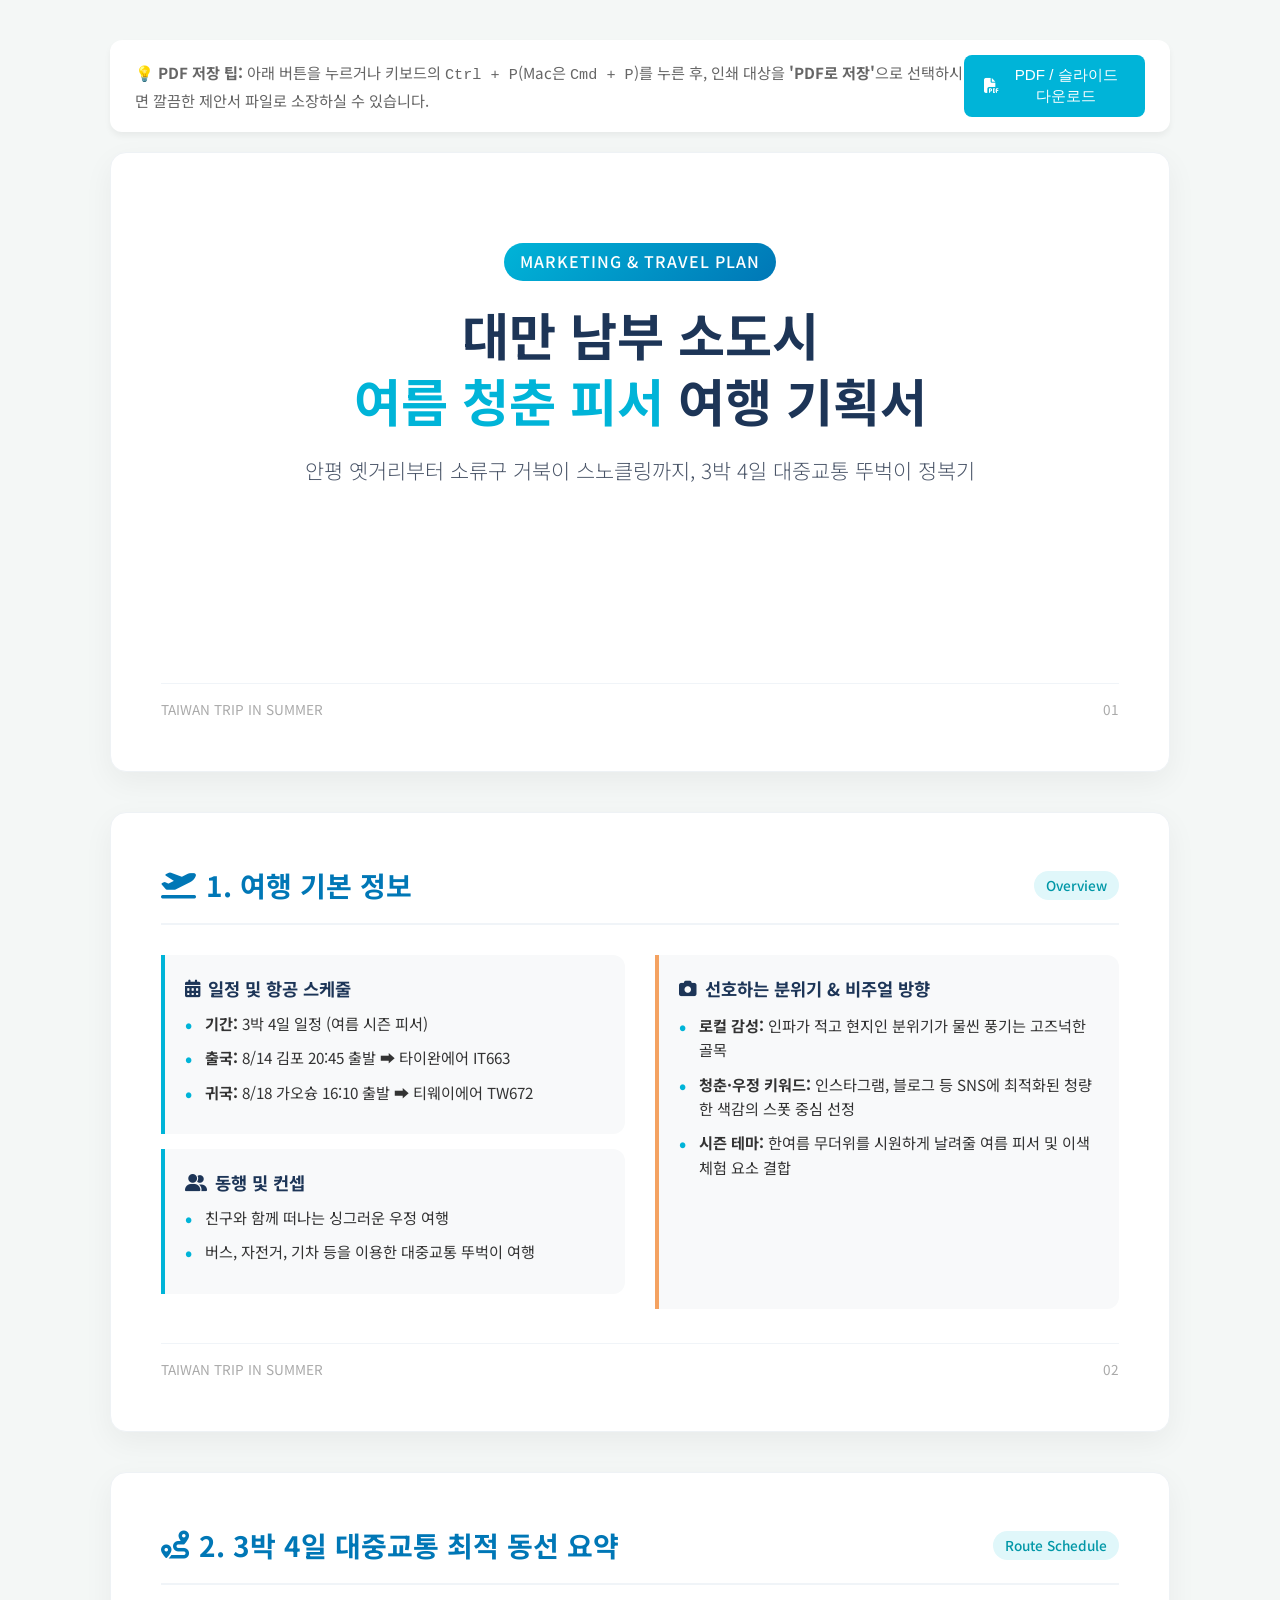
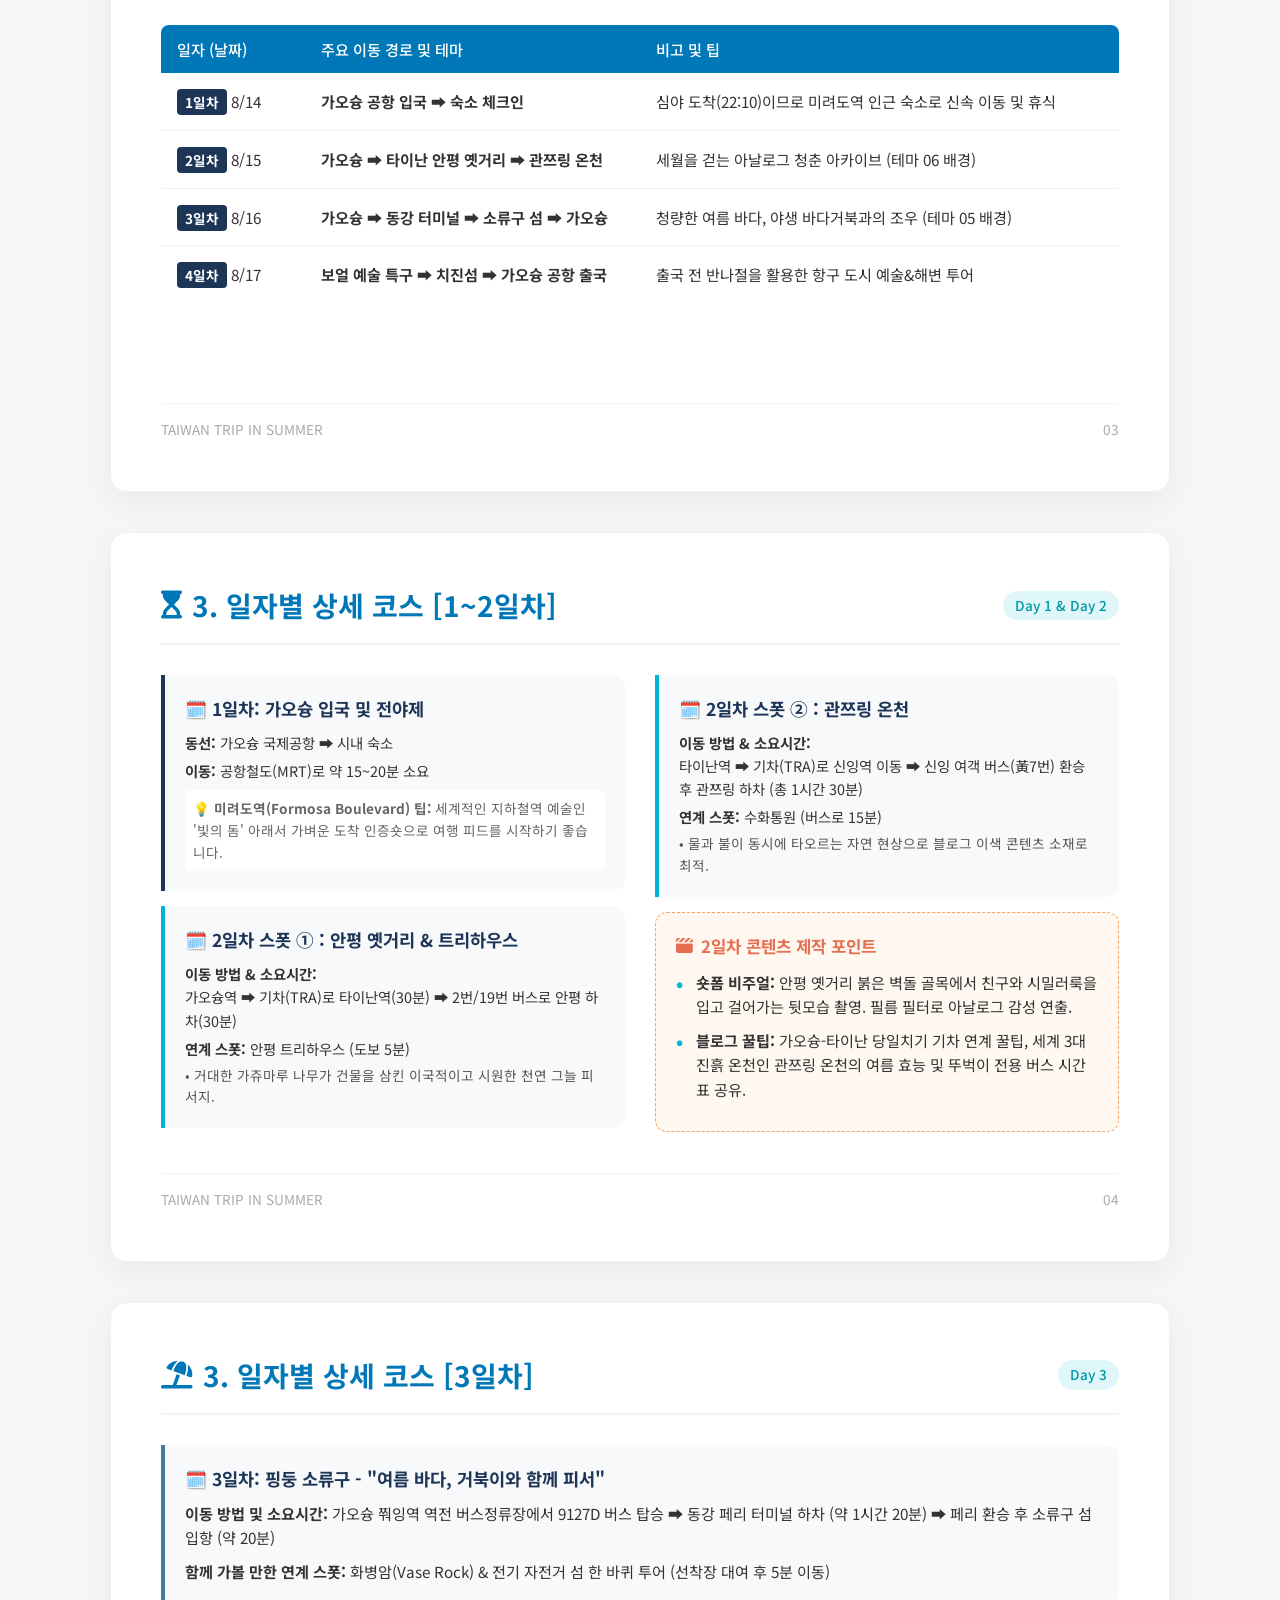
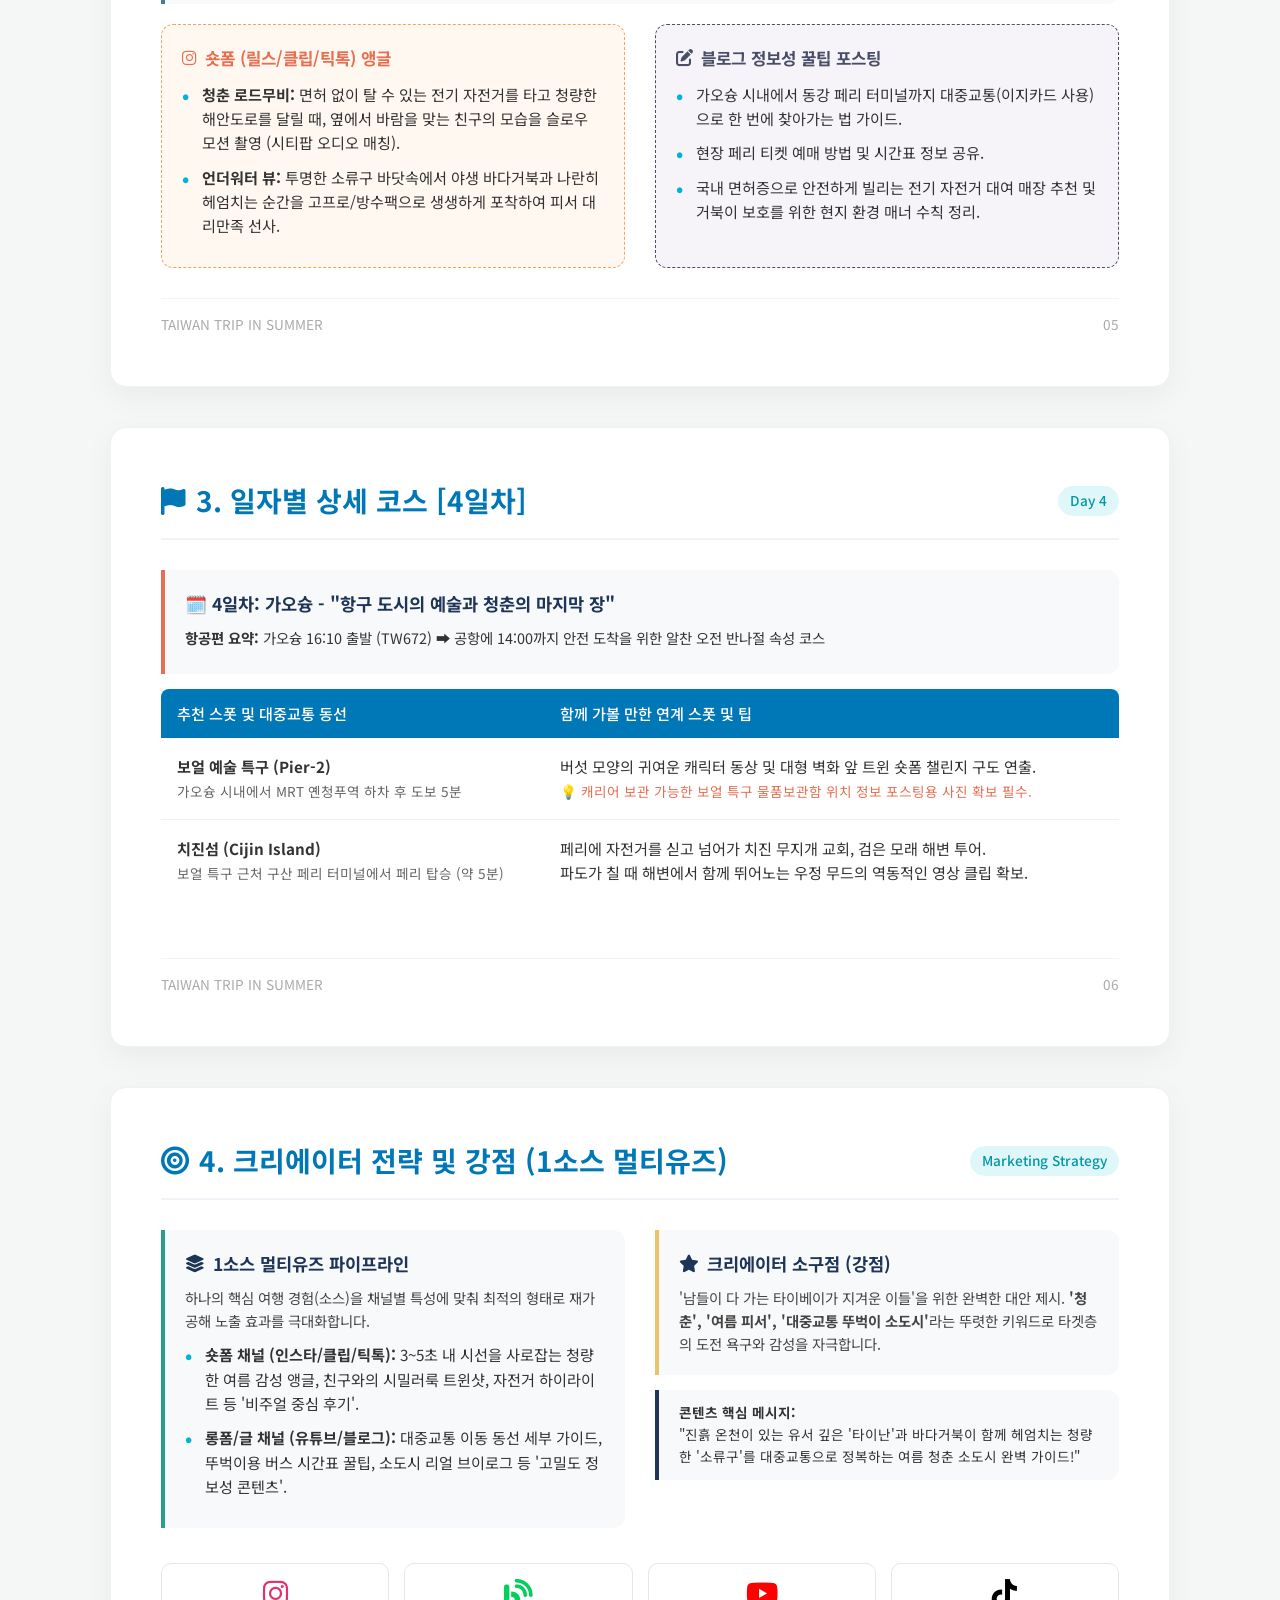
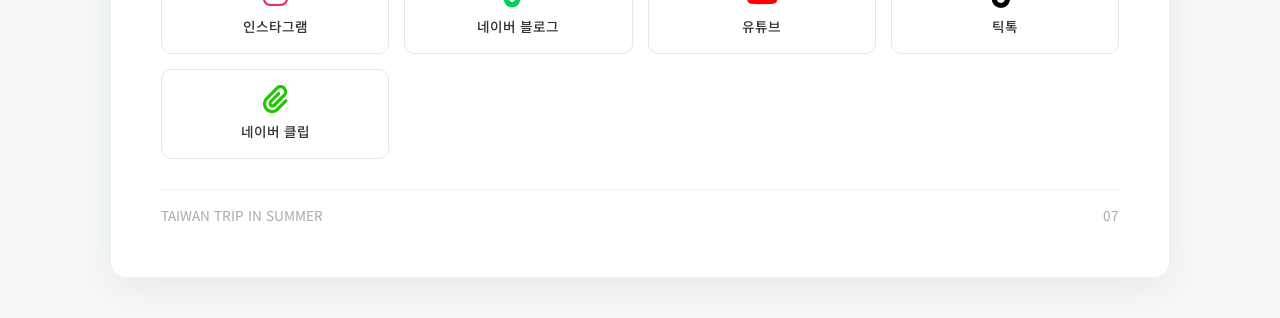
==== index.html @ 160d16f9 "Initial creation Initial creation" ====
<!DOCTYPE html>
<html lang="ko">
<head>
    <meta charset="UTF-8">
    <meta name="viewport" content="width=device-width, initial-scale=1.0">
    <title>대만 남부 소도시 여름 청춘 여행 기획서</title>
    <!-- Google Fonts & FontAwesome -->
    <link href="https://fonts.googleapis.com/css2?family=Noto+Sans+KR:wght@300;400;500;700&display=swap" rel="stylesheet">
    <link rel="stylesheet" href="https://cdnjs.cloudflare.com/ajax/libs/font-awesome/6.4.0/css/all.min.css">
    
    <style>
        /* Reset & Base Styles */
        * {
            box-sizing: border-box;
            margin: 0;
            padding: 0;
        }
        body {
            font-family: 'Noto Sans KR', sans-serif;
            background-color: #f4f7f6;
            color: #333;
            line-height: 1.6;
        }

        /* Presentation Container */
        .deck-container {
            max-width: 1100px;
            margin: 40px auto;
            padding: 0 20px;
        }

        /* Action Bar (Print / PDF) */
        .action-bar {
            display: flex;
            justify-content: space-between;
            align-items: center;
            margin-bottom: 20px;
            background: #fff;
            padding: 15px 25px;
            border-radius: 12px;
            box-shadow: 0 4px 6px rgba(0,0,0,0.05);
        }
        .action-bar p {
            font-size: 0.95rem;
            color: #666;
        }
        .btn-print {
            background: #00b4d8;
            color: #fff;
            border: none;
            padding: 10px 20px;
            font-size: 0.95rem;
            font-weight: 500;
            border-radius: 8px;
            cursor: pointer;
            transition: background 0.2s ease;
            display: inline-flex;
            align-items: center;
            gap: 8px;
        }
        .btn-print:hover {
            background: #0077b6;
        }

        /* Slide Styling */
        .slide {
            background: #ffffff;
            border-radius: 16px;
            box-shadow: 0 10px 30px rgba(0, 0, 0, 0.05);
            padding: 50px;
            margin-bottom: 40px;
            position: relative;
            overflow: hidden;
            border: 1px solid #eef2f5;
            min-height: 620px;
            display: flex;
            flex-direction: column;
            justify-content: space-between;
        }

        /* Slide Header */
        .slide-header {
            border-bottom: 2px solid #f0f4f8;
            padding-bottom: 15px;
            margin-bottom: 30px;
            display: flex;
            justify-content: space-between;
            align-items: center;
        }
        .slide-header h2 {
            font-size: 1.75rem;
            color: #0077b6;
            font-weight: 700;
            display: inline-flex;
            align-items: center;
            gap: 10px;
        }
        .slide-header .slide-tag {
            background: #e0f7fa;
            color: #0097a7;
            padding: 4px 12px;
            border-radius: 20px;
            font-size: 0.85rem;
            font-weight: 500;
        }

        /* Slide Content Components */
        .slide-body {
            flex-grow: 1;
        }
        
        /* Title Slide Layout */
        .slide-title-content {
            text-align: center;
            margin: auto 0;
            padding: 40px 0;
        }
        .slide-title-content .badge {
            background: linear-gradient(135deg, #00b4d8, #0077b6);
            color: white;
            padding: 6px 16px;
            border-radius: 30px;
            font-size: 1rem;
            font-weight: 500;
            letter-spacing: 1px;
            display: inline-block;
            margin-bottom: 20px;
        }
        .slide-title-content h1 {
            font-size: 3.2rem;
            color: #1d3557;
            line-height: 1.3;
            margin-bottom: 20px;
            font-weight: 700;
            word-break: keep-all;
        }
        .slide-title-content p {
            font-size: 1.3rem;
            color: #4a5568;
            font-weight: 300;
        }

        /* Grid Layouts */
        .grid-2 {
            display: grid;
            grid-template-columns: 1fr 1fr;
            gap: 30px;
        }
        .grid-3 {
            display: grid;
            grid-template-columns: 1fr 1fr 1fr;
            gap: 20px;
        }

        /* Info Cards & Boxes */
        .info-card {
            background: #f8f9fa;
            border-left: 4px solid #00b4d8;
            padding: 20px;
            border-radius: 0 12px 12px 0;
            margin-bottom: 15px;
        }
        .info-card h4 {
            color: #1d3557;
            margin-bottom: 8px;
            font-size: 1.1rem;
            display: flex;
            align-items: center;
            gap: 8px;
        }
        .info-list {
            list-style: none;
        }
        .info-list li {
            position: relative;
            padding-left: 20px;
            margin-bottom: 10px;
            font-size: 0.95rem;
        }
        .info-list li::before {
            content: "•";
            color: #00b4d8;
            font-weight: bold;
            font-size: 1.2rem;
            position: absolute;
            left: 0;
            top: -2px;
        }

        /* Timeline / Routing Table */
        .route-table {
            width: 100%;
            border-collapse: collapse;
            margin-top: 10px;
        }
        .route-table th {
            background-color: #0077b6;
            color: white;
            text-align: left;
            padding: 12px 16px;
            font-size: 0.95rem;
            font-weight: 500;
        }
        .route-table th:first-child { border-radius: 8px 0 0 0; }
        .route-table th:last-child { border-radius: 0 8px 0 0; }
        .route-table td {
            padding: 16px;
            border-bottom: 1px solid #eef2f5;
            font-size: 0.95rem;
            vertical-align: top;
        }
        .route-table tr:last-child td {
            border-bottom: none;
        }
        .route-table .day-badge {
            background: #1d3557;
            color: white;
            padding: 3px 8px;
            border-radius: 4px;
            font-size: 0.85rem;
            font-weight: bold;
        }

        /* Content Point Box */
        .content-box {
            background: #fff8f0;
            border: 1px dashed #f4a261;
            border-radius: 12px;
            padding: 20px;
            margin-top: 15px;
        }
        .content-box h4 {
            color: #e76f51;
            margin-bottom: 10px;
            font-size: 1.05rem;
            display: flex;
            align-items: center;
            gap: 8px;
        }

        /* Channel Links Grid */
        .channel-grid {
            display: grid;
            grid-template-columns: repeat(auto-fit, minmax(180px, 1fr));
            gap: 15px;
            margin-top: 20px;
        }
        .channel-card {
            background: #fff;
            border: 1px solid #e1e8ed;
            border-radius: 10px;
            padding: 15px;
            text-align: center;
            text-decoration: none;
            color: #333;
            transition: all 0.2s ease;
        }
        .channel-card:hover {
            transform: translateY(-3px);
            box-shadow: 0 5px 15px rgba(0,0,0,0.08);
        }
        .channel-card i {
            font-size: 1.8rem;
            margin-bottom: 8px;
            display: block;
        }
        .channel-card.insta i { color: #e1306c; }
        .channel-card.blog i { color: #03cf5d; }
        .channel-card.youtube i { color: #ff0000; }
        .channel-card.tiktok i { color: #000000; }
        .channel-card.clip i { color: #1ec800; }
        .channel-card span {
            font-size: 0.85rem;
            font-weight: 500;
            display: block;
        }

        /* Summary Footer Highlight */
        .summary-quote {
            background: linear-gradient(135deg, #f8f9fa, #e0f7fa);
            padding: 25px;
            border-radius: 12px;
            text-align: center;
            margin-top: 25px;
            border: 1px solid #b2ebf2;
        }
        .summary-quote p {
            font-size: 1.15rem;
            color: #006064;
            font-weight: 500;
            word-break: keep-all;
        }

        /* Slide Footer */
        .slide-footer {
            border-top: 1px solid #f0f4f8;
            padding-top: 15px;
            margin-top: 30px;
            display: flex;
            justify-content: space-between;
            align-items: center;
            font-size: 0.85rem;
            color: #aaa;
        }

        /* Print / PDF Layout Optimization */
        @media print {
            body {
                background-color: #fff;
            }
            .action-bar {
                display: none;
            }
            .deck-container {
                max-width: 100%;
                margin: 0;
                padding: 0;
            }
            .slide {
                box-shadow: none;
                border: none;
                margin-bottom: 0;
                page-break-after: always;
                min-height: 100vh;
                padding: 40px;
            }
        }
    </style>
</head>
<body>

    <div class="deck-container">
        
        <!-- Action Bar for PDF Download -->
        <div class="action-bar">
            <div>
                <p><strong>💡 PDF 저장 팁:</strong> 아래 버튼을 누르거나 키보드의 <kbd>Ctrl + P</kbd>(Mac은 <kbd>Cmd + P</kbd>)를 누른 후, 인쇄 대상을 <strong>'PDF로 저장'</strong>으로 선택하시면 깔끔한 제안서 파일로 소장하실 수 있습니다.</p>
            </div>
            <button class="btn-print" onclick="window.print()">
                <i class="fa-solid fa-file-pdf"></i> PDF / 슬라이드 다운로드
            </button>
        </div>

        <!-- SLIDE 1: TITLE -->
        <div class="slide">
            <div class="slide-body slide-title-content">
                <span class="badge">MARKETING & TRAVEL PLAN</span>
                <h1>대만 남부 소도시<br><span style="color:#00b4d8;">여름 청춘 피서</span> 여행 기획서</h1>
                <p>안평 옛거리부터 소류구 거북이 스노클링까지, 3박 4일 대중교통 뚜벅이 정복기</p>
            </div>
            <div class="slide-footer">
                <span>TAIWAN TRIP IN SUMMER</span>
                <span>01</span>
            </div>
        </div>

        <!-- SLIDE 2: TRIP BASIC INFO -->
        <div class="slide">
            <div class="slide-header">
                <h2><i class="fa-solid fa-plane-departure"></i> 1. 여행 기본 정보</h2>
                <span class="slide-tag">Overview</span>
            </div>
            <div class="slide-body">
                <div class="grid-2">
                    <div>
                        <div class="info-card">
                            <h4><i class="fa-solid fa-calendar-days"></i> 일정 및 항공 스케줄</h4>
                            <ul class="info-list">
                                <li><strong>기간:</strong> 3박 4일 일정 (여름 시즌 피서)</li>
                                <li><strong>출국:</strong> 8/14 김포 20:45 출발 ➡️ 타이완에어 IT663</li>
                                <li><strong>귀국:</strong> 8/18 가오슝 16:10 출발 ➡️ 티웨이에어 TW672</li>
                            </ul>
                        </div>
                        <div class="info-card">
                            <h4><i class="fa-solid fa-user-group"></i> 동행 및 컨셉</h4>
                            <ul class="info-list">
                                <li>친구와 함께 떠나는 싱그러운 우정 여행</li>
                                <li>버스, 자전거, 기차 등을 이용한 대중교통 뚜벅이 여행</li>
                            </ul>
                        </div>
                    </div>
                    <div>
                        <div class="info-card" style="border-left-color: #f4a261; height: 100%;">
                            <h4><i class="fa-solid fa-camera"></i> 선호하는 분위기 & 비주얼 방향</h4>
                            <ul class="info-list" style="margin-top: 10px;">
                                <li><strong>로컬 감성:</strong> 인파가 적고 현지인 분위기가 물씬 풍기는 고즈넉한 골목</li>
                                <li><strong>청춘·우정 키워드:</strong> 인스타그램, 블로그 등 SNS에 최적화된 청량한 색감의 스폿 중심 선정</li>
                                <li><strong>시즌 테마:</strong> 한여름 무더위를 시원하게 날려줄 여름 피서 및 이색 체험 요소 결합</li>
                            </ul>
                        </div>
                    </div>
                </div>
            </div>
            <div class="slide-footer">
                <span>TAIWAN TRIP IN SUMMER</span>
                <span>02</span>
            </div>
        </div>

        <!-- SLIDE 3: ROUTE SUMMARY -->
        <div class="slide">
            <div class="slide-header">
                <h2><i class="fa-solid fa-route"></i> 2. 3박 4일 대중교통 최적 동선 요약</h2>
                <span class="slide-tag">Route Schedule</span>
            </div>
            <div class="slide-body">
                <table class="route-table">
                    <thead>
                        <tr>
                            <th style="width: 15%;">일자 (날짜)</th>
                            <th style="width: 35%;">주요 이동 경로 및 테마</th>
                            <th style="width: 50%;">비고 및 팁</th>
                        </tr>
                    </thead>
                    <tbody>
                        <tr>
                            <td><span class="day-badge">1일차</span> 8/14</td>
                            <td><strong>가오슝 공항 입국 ➡️ 숙소 체크인</strong></td>
                            <td>심야 도착(22:10)이므로 미려도역 인근 숙소로 신속 이동 및 휴식</td>
                        </tr>
                        <tr>
                            <td><span class="day-badge">2일차</span> 8/15</td>
                            <td><strong>가오슝 ➡️ 타이난 안평 옛거리 ➡️ 관쯔링 온천</strong></td>
                            <td>세월을 걷는 아날로그 청춘 아카이브 (테마 06 배경)</td>
                        </tr>
                        <tr>
                            <td><span class="day-badge">3일차</span> 8/16</td>
                            <td><strong>가오슝 ➡️ 동강 터미널 ➡️ 소류구 섬 ➡️ 가오슝</strong></td>
                            <td>청량한 여름 바다, 야생 바다거북과의 조우 (테마 05 배경)</td>
                        </tr>
                        <tr>
                            <td><span class="day-badge">4일차</span> 8/17</td>
                            <td><strong>보얼 예술 특구 ➡️ 치진섬 ➡️ 가오슝 공항 출국</strong></td>
                            <td>출국 전 반나절을 활용한 항구 도시 예술&해변 투어</td>
                        </tr>
                    </tbody>
                </table>
            </div>
            <div class="slide-footer">
                <span>TAIWAN TRIP IN SUMMER</span>
                <span>03</span>
            </div>
        </div>

        <!-- SLIDE 4: DAY 1 & DAY 2 DETAILS -->
        <div class="slide">
            <div class="slide-header">
                <h2><i class="fa-solid fa-hourglass-start"></i> 3. 일자별 상세 코스 [1~2일차]</h2>
                <span class="slide-tag">Day 1 & Day 2</span>
            </div>
            <div class="slide-body">
                <div class="grid-2">
                    <div>
                        <div class="info-card" style="border-left-color: #1d3557;">
                            <h4>🗓️ 1일차: 가오슝 입국 및 전야제</h4>
                            <p style="font-size:0.9rem; margin-bottom: 5px;"><strong>동선:</strong> 가오슝 국제공항 ➡️ 시내 숙소</p>
                            <p style="font-size:0.9rem; margin-bottom: 8px;"><strong>이동:</strong> 공항철도(MRT)로 약 15~20분 소요</p>
                            <p style="font-size:0.85rem; color:#666; background:#fff; padding:8px; border-radius:6px;">
                                💡 <strong>미려도역(Formosa Boulevard) 팁:</strong> 세계적인 지하철역 예술인 '빛의 돔' 아래서 가벼운 도착 인증숏으로 여행 피드를 시작하기 좋습니다.
                            </p>
                        </div>
                        
                        <div class="info-card" style="border-left-color: #00b4d8;">
                            <h4>🗓️ 2일차 스폿 ① : 안평 옛거리 & 트리하우스</h4>
                            <p style="font-size:0.9rem; margin-bottom: 5px;"><strong>이동 방법 & 소요시간:</strong><br>가오슝역 ➡️ 기차(TRA)로 타이난역(30분) ➡️ 2번/19번 버스로 안평 하차(30분)</p>
                            <p style="font-size:0.9rem;"><strong>연계 스폿:</strong> 안평 트리하우스 (도보 5분)</p>
                            <p style="font-size:0.85rem; color:#555; margin-top:5px;">• 거대한 가쥬마루 나무가 건물을 삼킨 이국적이고 시원한 천연 그늘 피서지.</p>
                        </div>
                    </div>

                    <div>
                        <div class="info-card" style="border-left-color: #00b4d8;">
                            <h4>🗓️ 2일차 스폿 ② : 관쯔링 온천</h4>
                            <p style="font-size:0.9rem; margin-bottom: 5px;"><strong>이동 방법 & 소요시간:</strong><br>타이난역 ➡️ 기차(TRA)로 신잉역 이동 ➡️ 신잉 여객 버스(黃7번) 환승 후 관쯔링 하차 (총 1시간 30분)</p>
                            <p style="font-size:0.9rem;"><strong>연계 스폿:</strong> 수화통원 (버스로 15분)</p>
                            <p style="font-size:0.85rem; color:#555; margin-top:5px;">• 물과 불이 동시에 타오르는 자연 현상으로 블로그 이색 콘텐츠 소재로 최적.</p>
                        </div>

                        <div class="content-box">
                            <h4><i class="fa-solid fa-clapperboard"></i> 2일차 콘텐츠 제작 포인트</h4>
                            <ul class="info-list" style="font-size: 0.85rem;">
                                <li><strong>숏폼 비주얼:</strong> 안평 옛거리 붉은 벽돌 골목에서 친구와 시밀러룩을 입고 걸어가는 뒷모습 촬영. 필름 필터로 아날로그 감성 연출.</li>
                                <li><strong>블로그 꿀팁:</strong> 가오슝-타이난 당일치기 기차 연계 꿀팁, 세계 3대 진흙 온천인 관쯔링 온천의 여름 효능 및 뚜벅이 전용 버스 시간표 공유.</li>
                            </ul>
                        </div>
                    </div>
                </div>
            </div>
            <div class="slide-footer">
                <span>TAIWAN TRIP IN SUMMER</span>
                <span>04</span>
            </div>
        </div>

        <!-- SLIDE 5: DAY 3 DETAILS -->
        <div class="slide">
            <div class="slide-header">
                <h2><i class="fa-solid fa-umbrella-beach"></i> 3. 일자별 상세 코스 [3일차]</h2>
                <span class="slide-tag">Day 3</span>
            </div>
            <div class="slide-body">
                <div class="info-card" style="border-left-color: #457b9d;">
                    <h4>🗓️ 3일차: 핑둥 소류구 - "여름 바다, 거북이와 함께 피서"</h4>
                    <p style="font-size:0.95rem; margin-bottom: 10px;">
                        <strong>이동 방법 및 소요시간:</strong> 가오슝 쭤잉역 역전 버스정류장에서 9127D 버스 탑승 ➡️ 동강 페리 터미널 하차 (약 1시간 20분) ➡️ 페리 환승 후 소류구 섬 입항 (약 20분)
                    </p>
                    <p style="font-size:0.95rem;">
                        <strong>함께 가볼 만한 연계 스폿:</strong> 화병암(Vase Rock) & 전기 자전거 섬 한 바퀴 투어 (선착장 대여 후 5분 이동)
                    </p>
                </div>

                <div class="grid-2" style="margin-top: 20px;">
                    <div class="content-box" style="margin-top:0;">
                        <h4><i class="fa-brands fa-instagram"></i> 숏폼 (릴스/클립/틱톡) 앵글</h4>
                        <ul class="info-list" style="font-size: 0.9rem;">
                            <li><strong>청춘 로드무비:</strong> 면허 없이 탈 수 있는 전기 자전거를 타고 청량한 해안도로를 달릴 때, 옆에서 바람을 맞는 친구의 모습을 슬로우 모션 촬영 (시티팝 오디오 매칭).</li>
                            <li><strong>언더워터 뷰:</strong> 투명한 소류구 바닷속에서 야생 바다거북과 나란히 헤엄치는 순간을 고프로/방수팩으로 생생하게 포착하여 피서 대리만족 선사.</li>
                        </ul>
                    </div>

                    <div class="content-box" style="margin-top:0; border-color: #4a4e69; background-color: #f7f4f9;">
                        <h4 style="color: #4a4e69;"><i class="fa-solid fa-pen-to-square"></i> 블로그 정보성 꿀팁 포스팅</h4>
                        <ul class="info-list" style="font-size: 0.9rem;">
                            <li>가오슝 시내에서 동강 페리 터미널까지 대중교통(이지카드 사용)으로 한 번에 찾아가는 법 가이드.</li>
                            <li>현장 페리 티켓 예매 방법 및 시간표 정보 공유.</li>
                            <li>국내 면허증으로 안전하게 빌리는 전기 자전거 대여 매장 추천 및 거북이 보호를 위한 현지 환경 매너 수칙 정리.</li>
                        </ul>
                    </div>
                </div>
            </div>
            <div class="slide-footer">
                <span>TAIWAN TRIP IN SUMMER</span>
                <span>05</span>
            </div>
        </div>

        <!-- SLIDE 6: DAY 4 DETAILS -->
        <div class="slide">
            <div class="slide-header">
                <h2><i class="fa-solid fa-flag"></i> 3. 일자별 상세 코스 [4일차]</h2>
                <span class="slide-tag">Day 4</span>
            </div>
            <div class="slide-body">
                <div class="info-card" style="border-left-color: #e76f51;">
                    <h4>🗓️ 4일차: 가오슝 - "항구 도시의 예술과 청춘의 마지막 장"</h4>
                    <p style="font-size: 0.9rem; margin-bottom: 5px;"><strong>항공편 요약:</strong> 가오슝 16:10 출발 (TW672) ➡️ 공항에 14:00까지 안전 도착을 위한 알찬 오전 반나절 속성 코스</p>
                </div>

                <table class="route-table" style="margin-top:15px;">
                    <thead>
                        <tr>
                            <th style="width: 40%;">추천 스폿 및 대중교통 동선</th>
                            <th style="width: 60%;">함께 가볼 만한 연계 스폿 및 팁</th>
                        </tr>
                    </thead>
                    <tbody>
                        <tr>
                            <td>
                                <strong>보얼 예술 특구 (Pier-2)</strong><br>
                                <span style="font-size:0.85rem; color:#666;">가오슝 시내에서 MRT 옌청푸역 하차 후 도보 5분</span>
                            </td>
                            <td>
                                버섯 모양의 귀여운 캐릭터 동상 및 대형 벽화 앞 트윈 숏폼 챌린지 구도 연출.<br>
                                <span style="font-size:0.85rem; color:#e76f51;">💡 캐리어 보관 가능한 보얼 특구 물품보관함 위치 정보 포스팅용 사진 확보 필수.</span>
                            </td>
                        </tr>
                        <tr>
                            <td>
                                <strong>치진섬 (Cijin Island)</strong><br>
                                <span style="font-size:0.85rem; color:#666;">보얼 특구 근처 구산 페리 터미널에서 페리 탑승 (약 5분)</span>
                            </td>
                            <td>
                                페리에 자전거를 싣고 넘어가 치진 무지개 교회, 검은 모래 해변 투어.<br>
                                파도가 칠 때 해변에서 함께 뛰어노는 우정 무드의 역동적인 영상 클립 확보.
                            </td>
                        </tr>
                    </tbody>
                </table>
            </div>
            <div class="slide-footer">
                <span>TAIWAN TRIP IN SUMMER</span>
                <span>06</span>
            </div>
        </div>

        <!-- SLIDE 7: MARKETING STRATEGY & CREATOR VALUE (요청 반영) -->
        <div class="slide">
            <div class="slide-header">
                <h2><i class="fa-solid fa-bullseye"></i> 4. 크리에이터 전략 및 강점 (1소스 멀티유즈)</h2>
                <span class="slide-tag">Marketing Strategy</span>
            </div>
            <div class="slide-body">
                <div class="grid-2">
                    <div>
                        <div class="info-card" style="border-left-color: #2a9d8f;">
                            <h4><i class="fa-solid fa-layer-group"></i> 1소스 멀티유즈 파이프라인</h4>
                            <p style="font-size:0.9rem; color:#444; margin-bottom: 10px;">
                                하나의 핵심 여행 경험(소스)을 채널별 특성에 맞춰 최적의 형태로 재가공해 노출 효과를 극대화합니다.
                            </p>
                            <ul class="info-list" style="font-size:0.85rem;">
                                <li><strong>숏폼 채널 (인스타/클립/틱톡):</strong> 3~5초 내 시선을 사로잡는 청량한 여름 감성 앵글, 친구와의 시밀러룩 트윈샷, 자전거 하이라이트 등 '비주얼 중심 후기'.</li>
                                <li><strong>롱폼/글 채널 (유튜브/블로그):</strong> 대중교통 이동 동선 세부 가이드, 뚜벅이용 버스 시간표 꿀팁, 소도시 리얼 브이로그 등 '고밀도 정보성 콘텐츠'.</li>
                            </ul>
                        </div>
                    </div>
                    <div>
                        <div class="info-card" style="border-left-color: #e9c46a;">
                            <h4><i class="fa-solid fa-star"></i> 크리에이터 소구점 (강점)</h4>
                            <p style="font-size:0.9rem; color:#444;">
                                '남들이 다 가는 타이베이가 지겨운 이들'을 위한 완벽한 대안 제시. <strong>'청춘', '여름 피서', '대중교통 뚜벅이 소도시'</strong>라는 뚜렷한 키워드로 타겟층의 도전 욕구와 감성을 자극합니다.
                            </p>
                        </div>
                        <div class="info-card" style="border-left-color: #1d3557; padding: 12px 20px;">
                            <p style="font-size:0.85rem; color:#333;"><strong>콘텐츠 핵심 메시지:</strong><br>"진흙 온천이 있는 유서 깊은 '타이난'과 바다거북이 함께 헤엄치는 청량한 '소류구'를 대중교통으로 정복하는 여름 청춘 소도시 완벽 가이드!"</p>
                        </div>
                    </div>
                </div>

                <!-- Channel Hyperlinks -->
                <div class="channel-grid">
                    <a href="https://www.instagram.com/mozzi_orzl_" target="_blank" class="channel-card insta">
                        <i class="fa-brands fa-instagram"></i>
                        <span>인스타그램</span>
                    </a>
                    <a href="https://blog.naver.com/km12230" target="_blank" class="channel-card blog">
                        <i class="fa-solid fa-blog"></i>
                        <span>네이버 블로그</span>
                    </a>
                    <a href="https://www.youtube.com/@go_orzl_" target="_blank" class="channel-card youtube">
                        <i class="fa-brands fa-youtube"></i>
                        <span>유튜브</span>
                    </a>
                    <a href="https://lite.tiktok.com/t/ZS9jRcqGAyYgx-SgkzB/" target="_blank" class="channel-card tiktok">
                        <i class="fa-brands fa-tiktok"></i>
                        <span>틱톡</span>
                    </a>
                    <a href="https://clip.naver.com/@mozzi_orzl_" target="_blank" class="channel-card clip">
                        <i class="fa-solid fa-paperclip"></i>
                        <span>네이버 클립</span>
                    </a>
                </div>
            </div>
            <div class="slide-footer">
                <span>TAIWAN TRIP IN SUMMER</span>
                <span>07</span>
            </div>
        </div>

    </div>

</body>
</html>
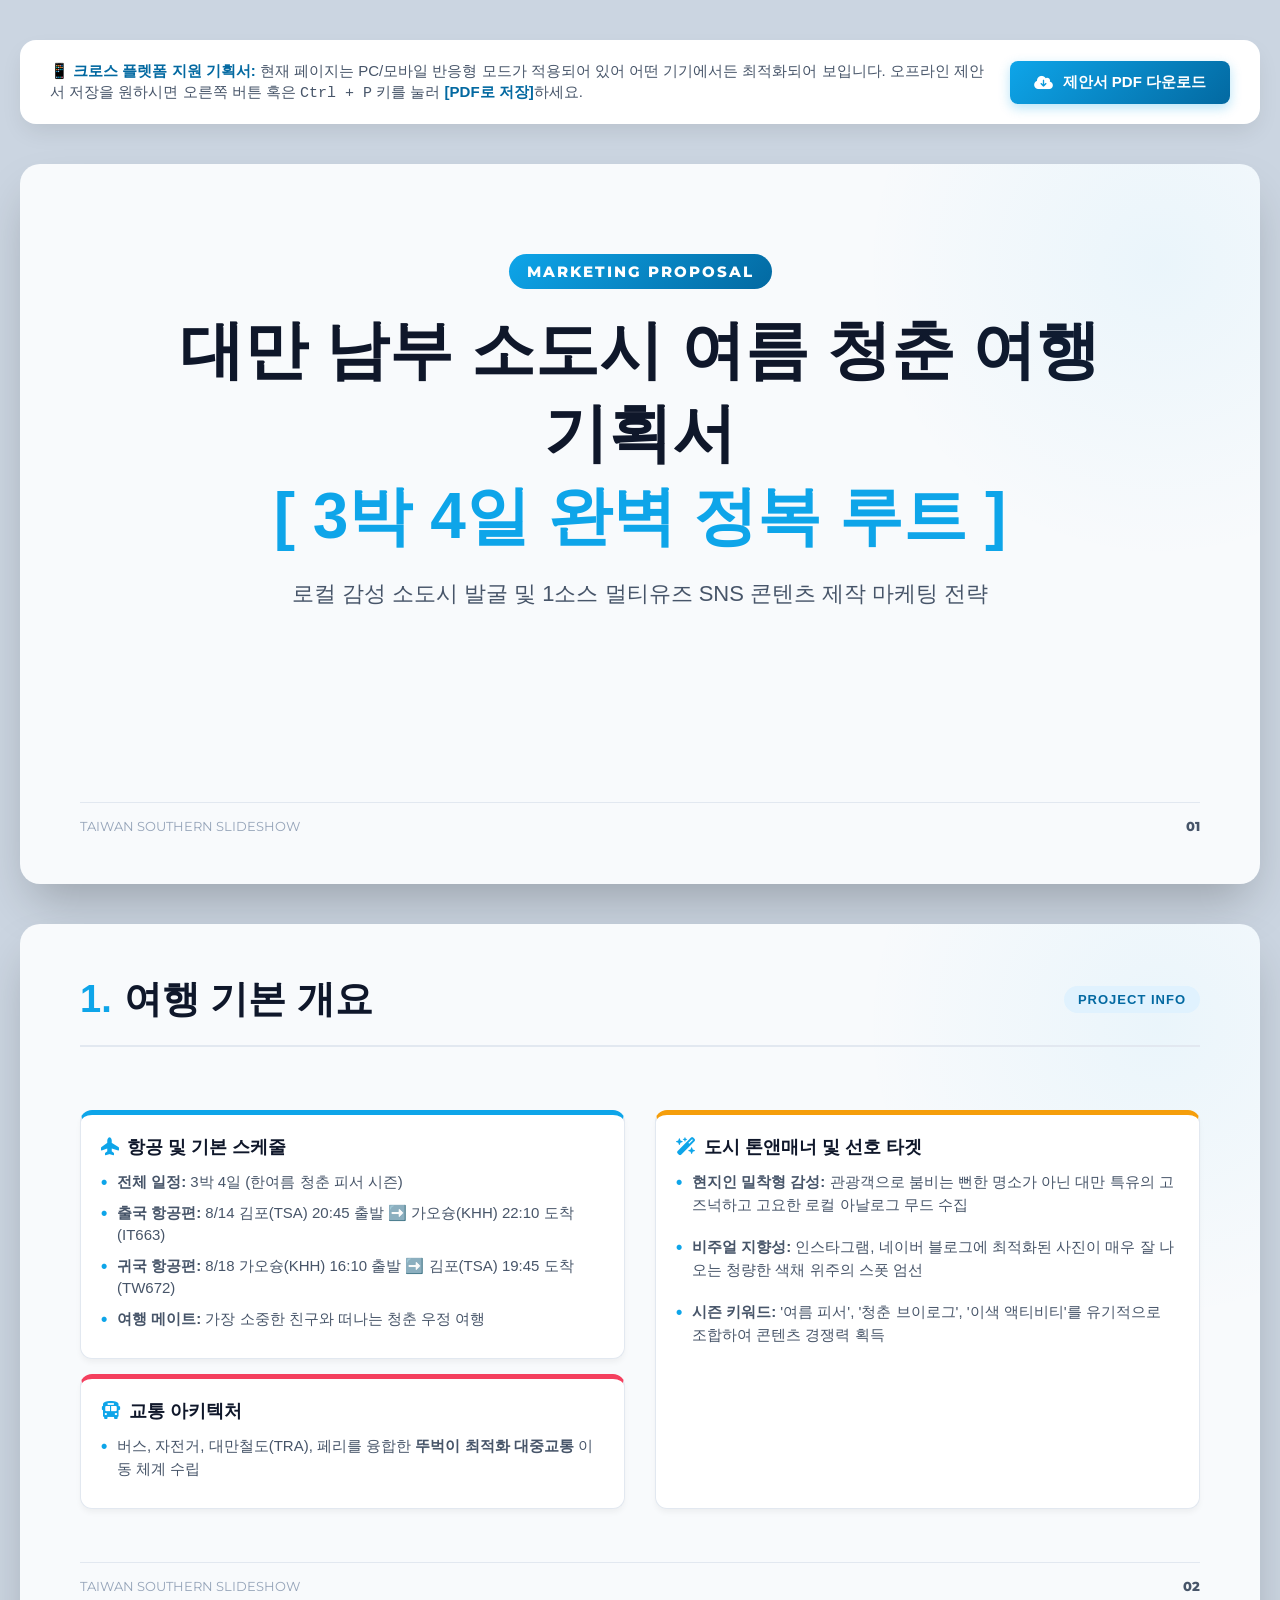
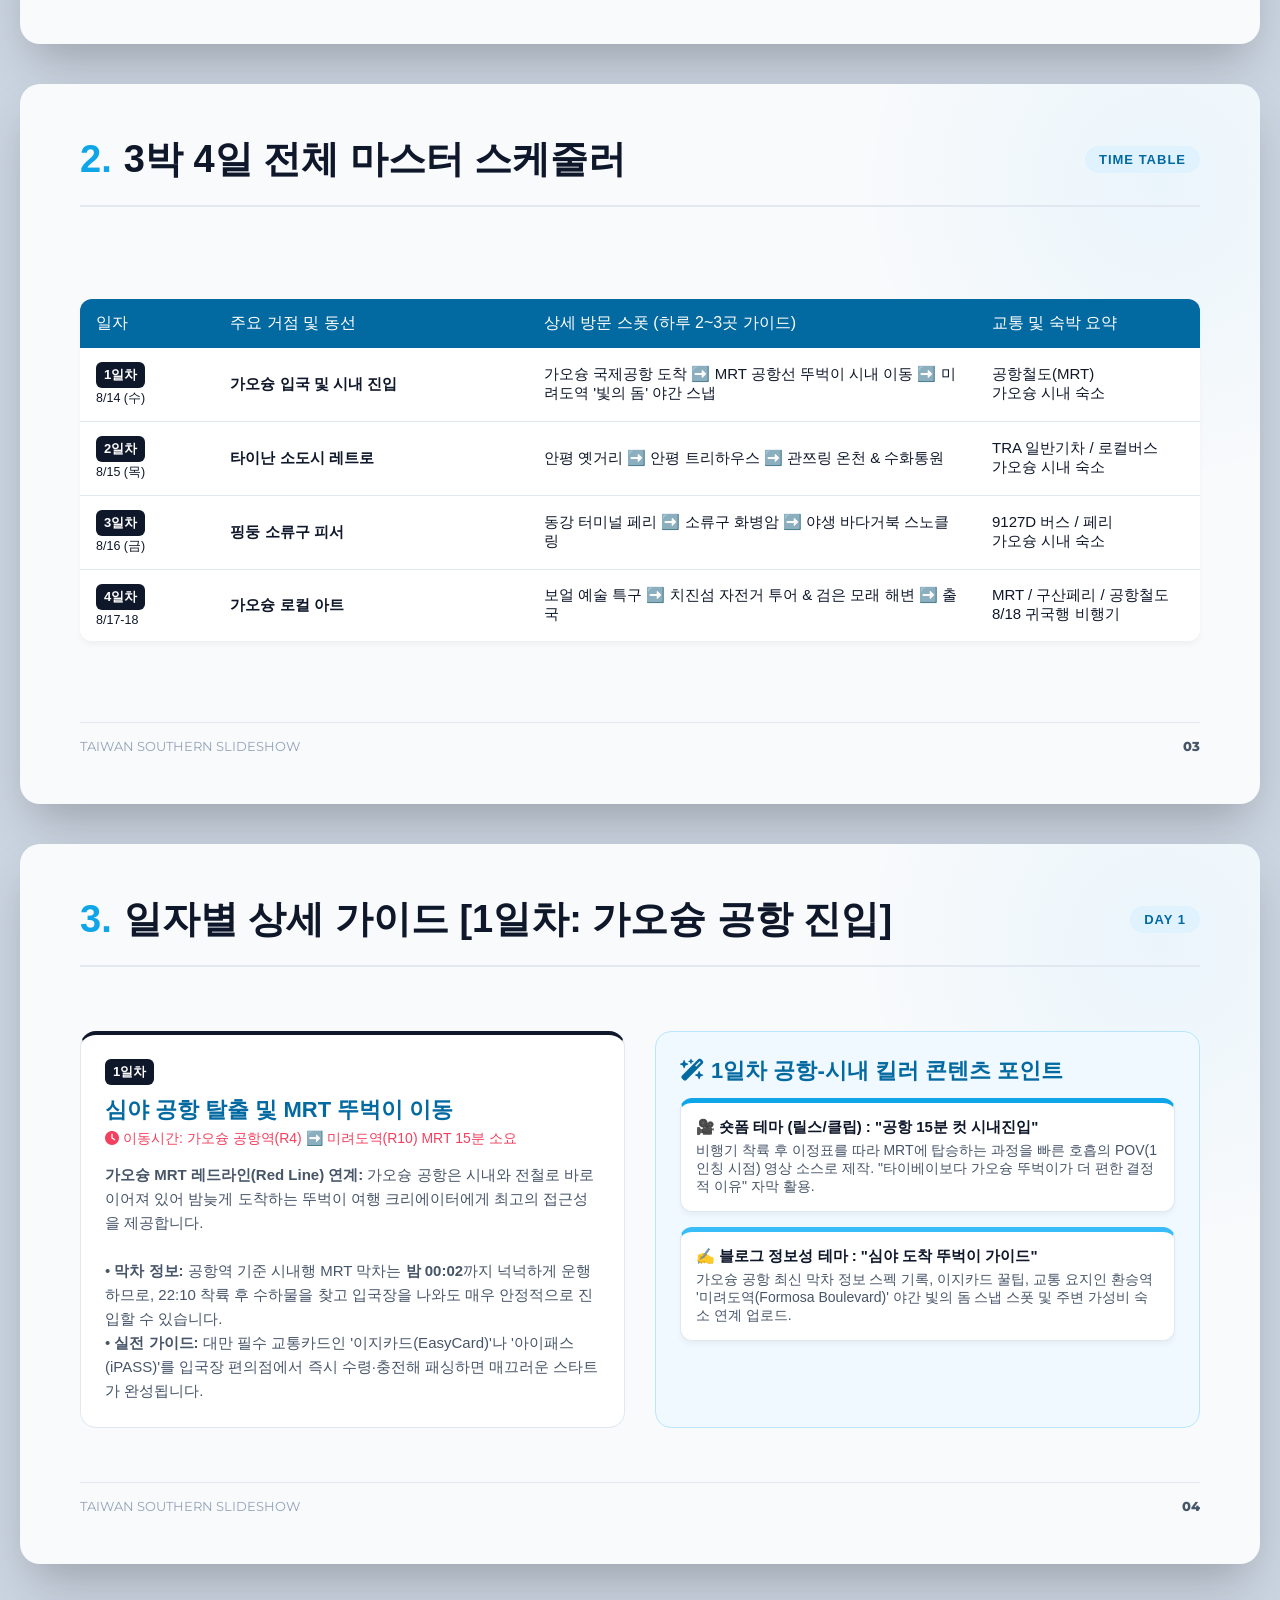
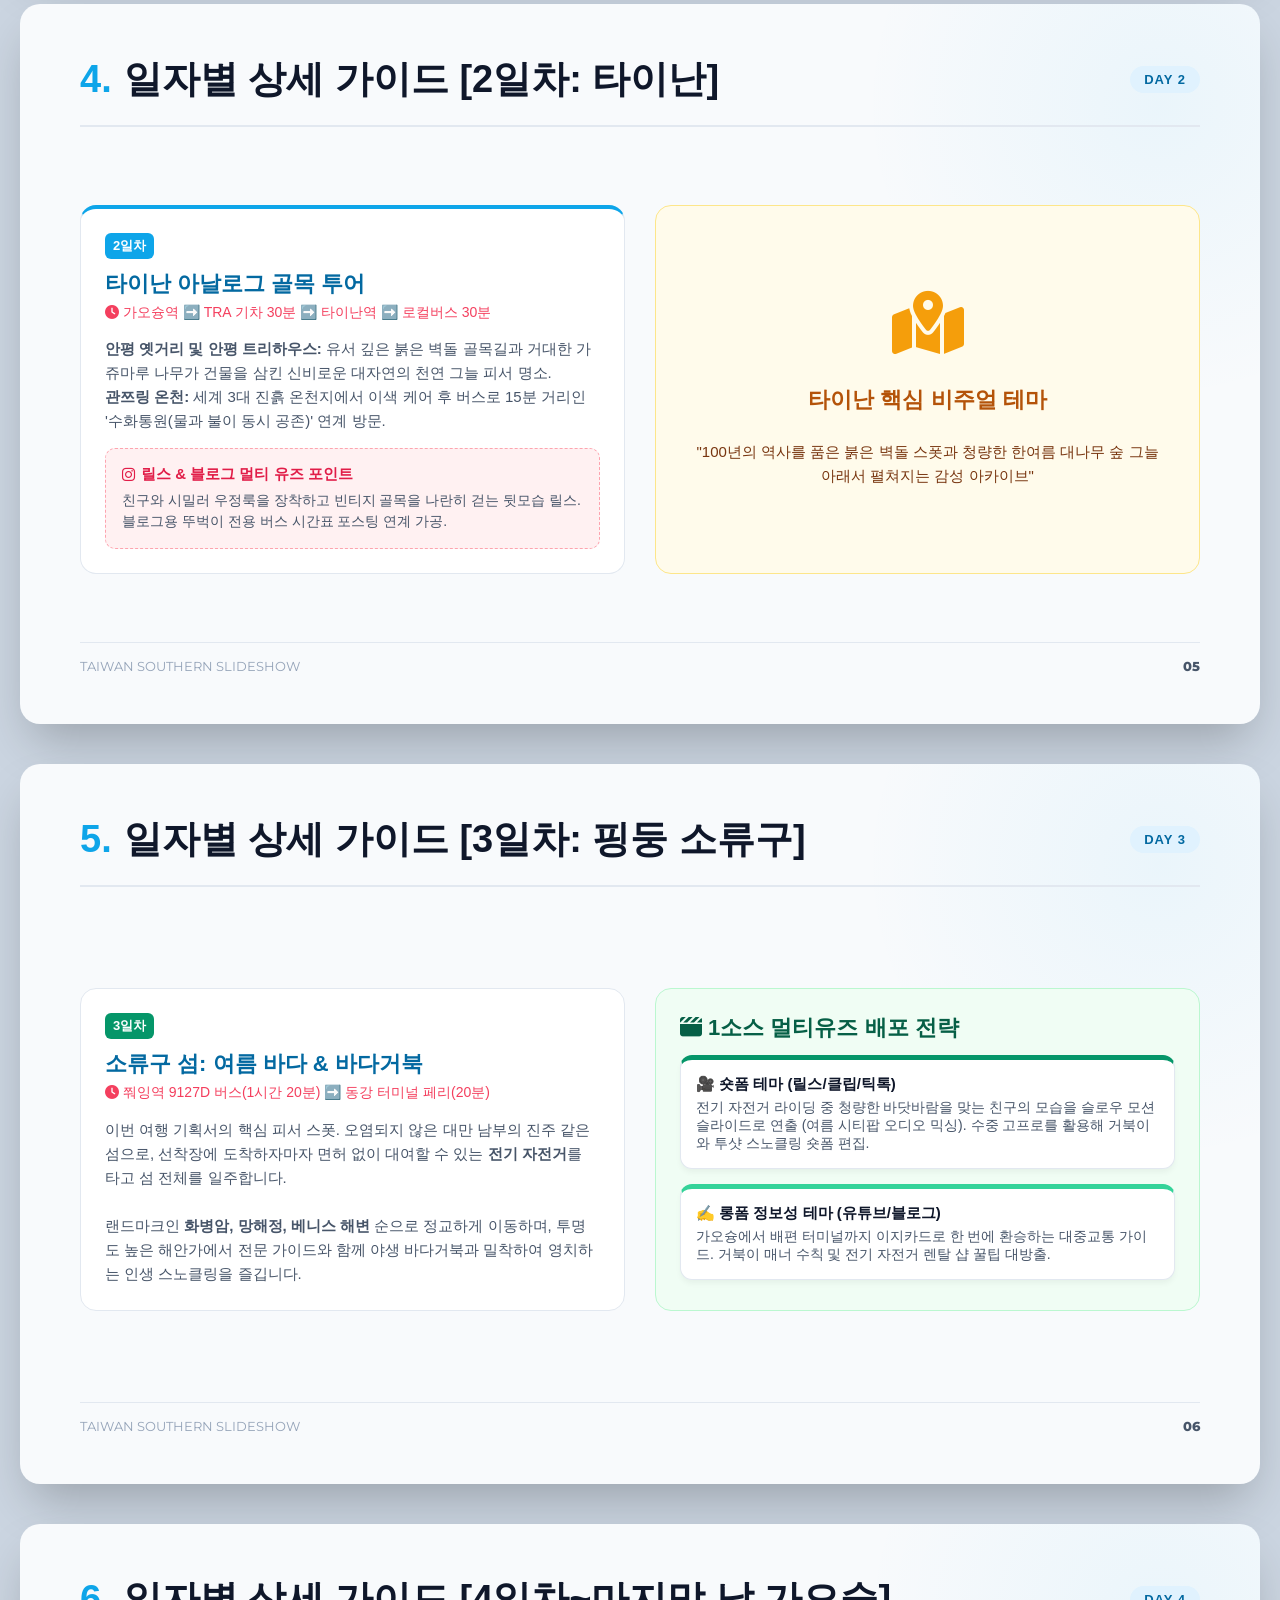
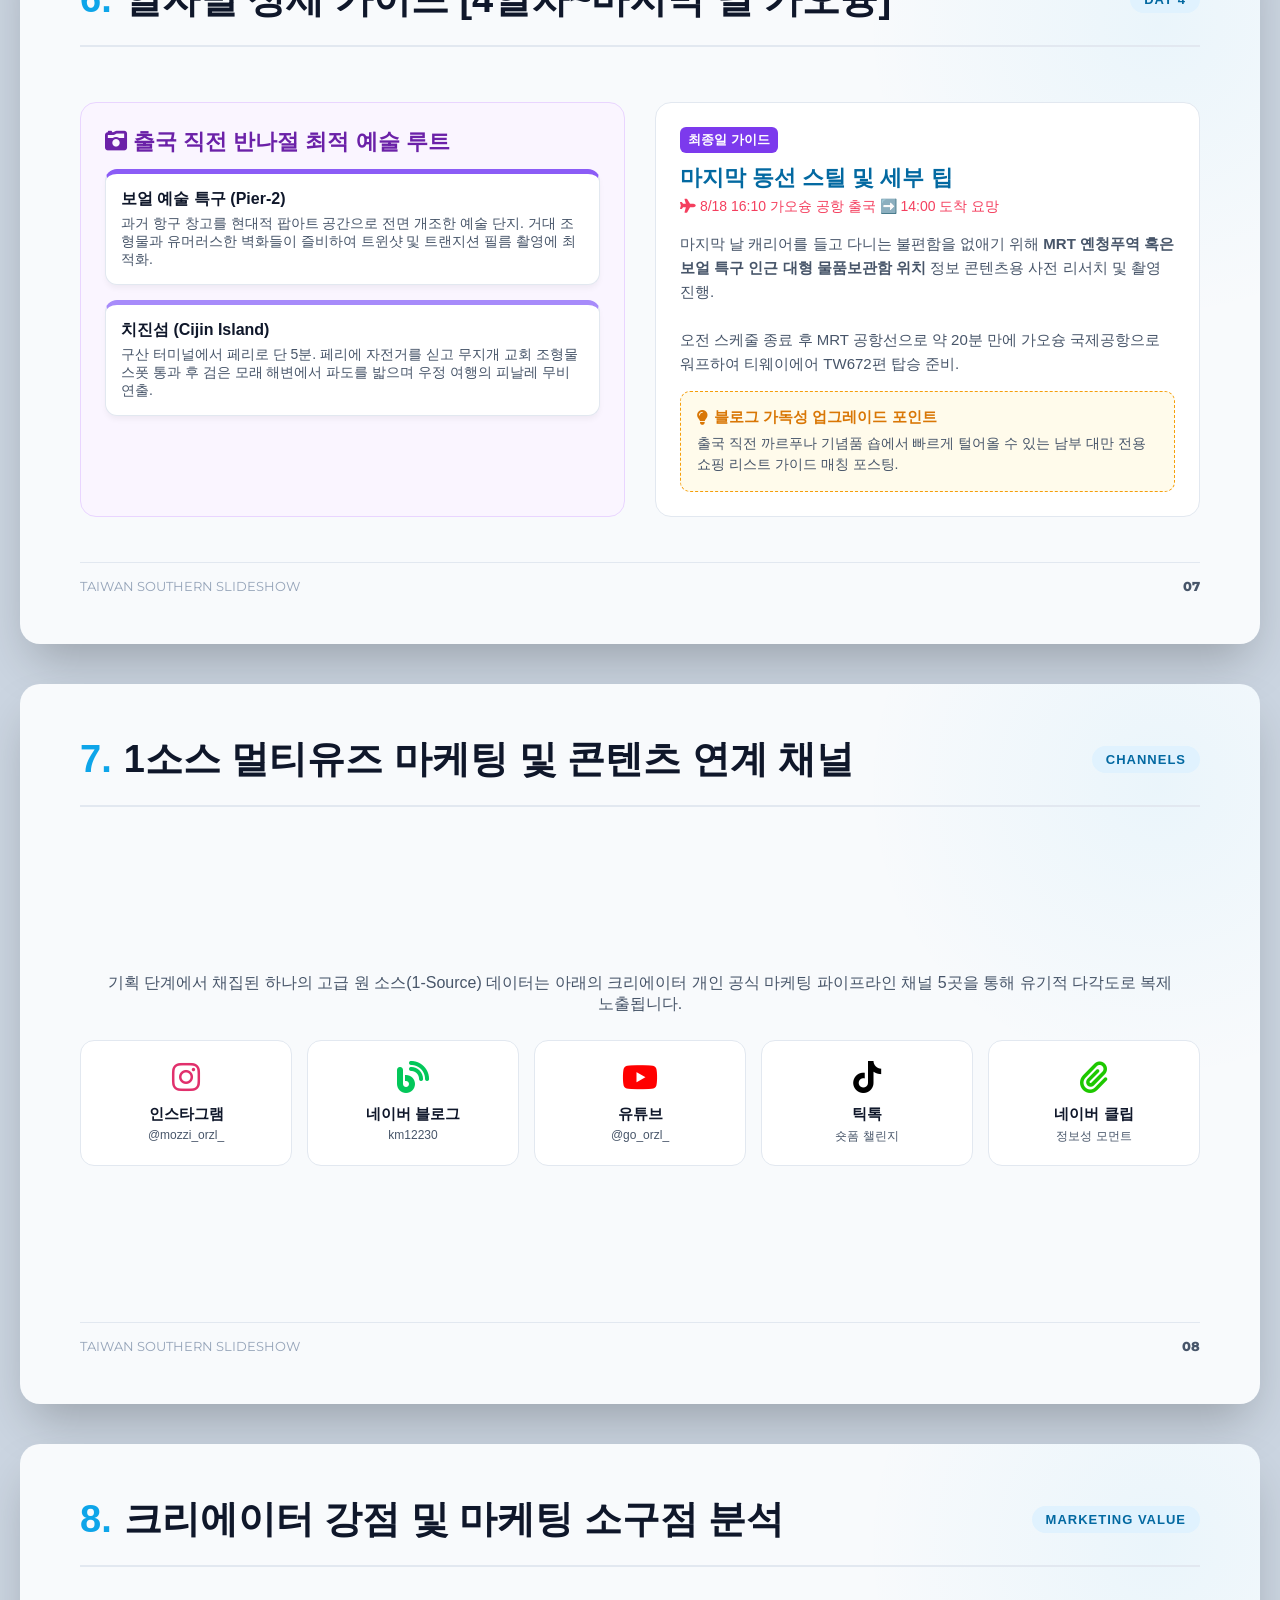
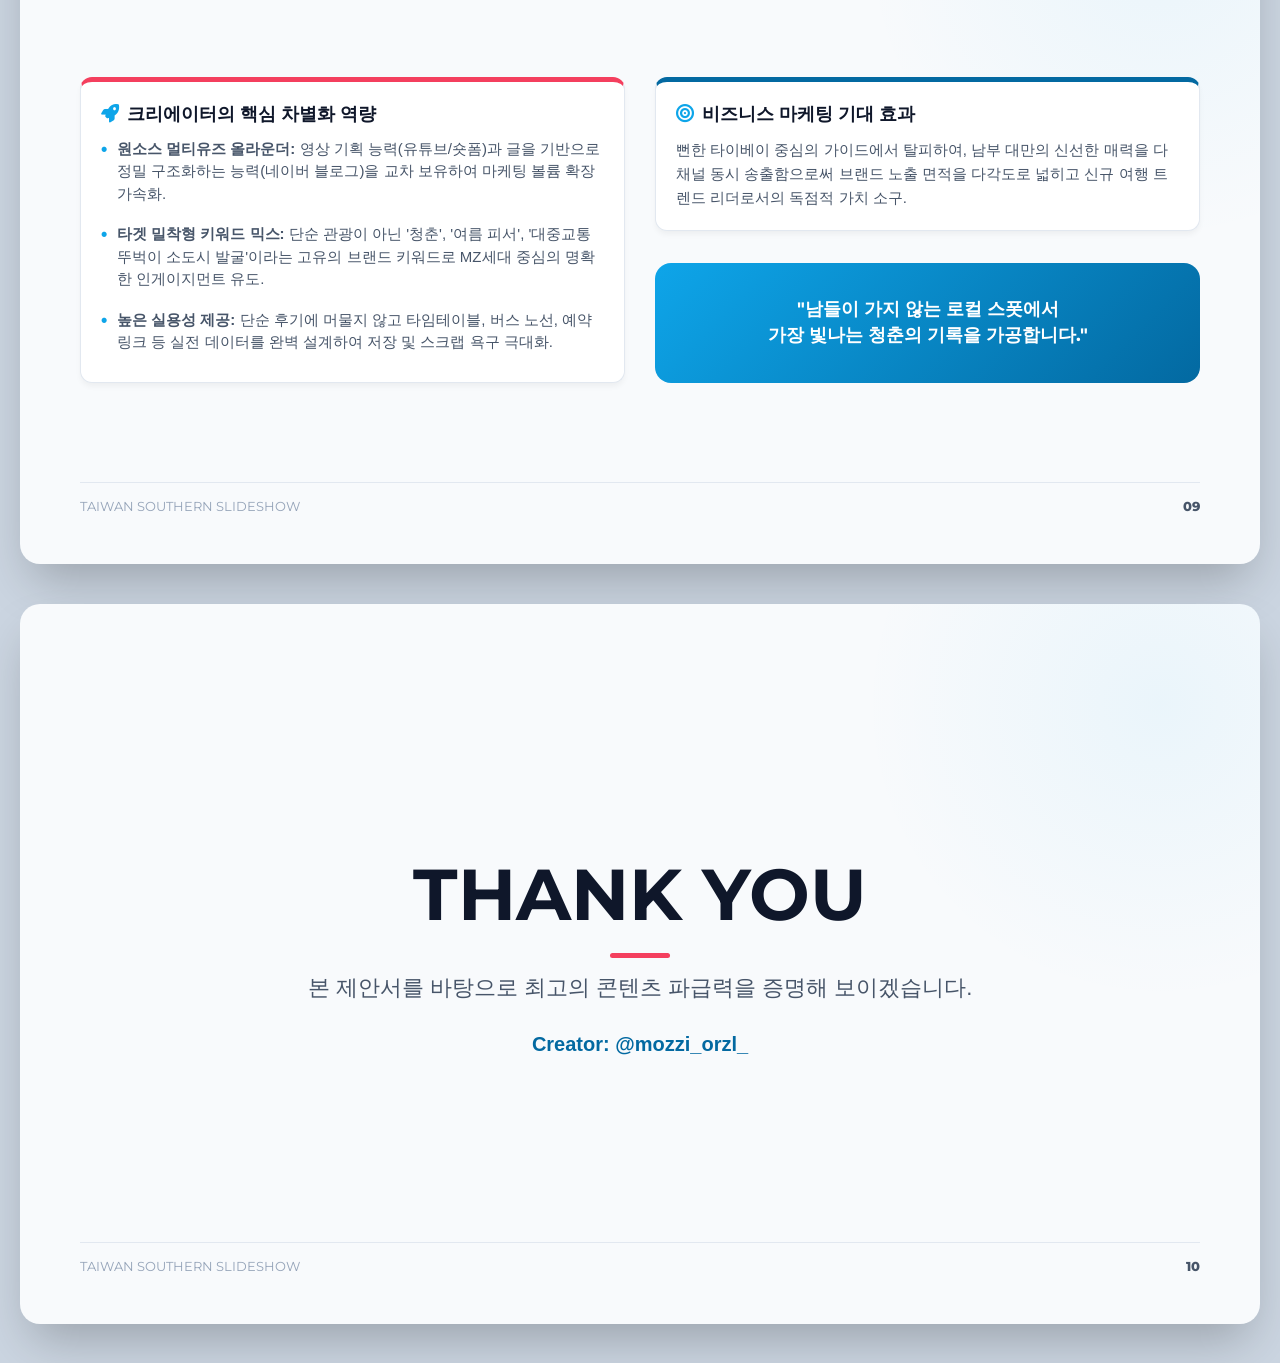
==== commit cb662785: "모바일 반응성 웹페이지 수정 모바일 반응성 웹페이지 수정" ====
--- a/index.html
+++ b/index.html
@@ -4,649 +4,870 @@
     <meta charset="UTF-8">
     <meta name="viewport" content="width=device-width, initial-scale=1.0">
     <title>대만 남부 소도시 여름 청춘 여행 기획서</title>
-    <!-- Google Fonts & FontAwesome -->
-    <link href="https://fonts.googleapis.com/css2?family=Noto+Sans+KR:wght@300;400;500;700&display=swap" rel="stylesheet">
-    <link rel="stylesheet" href="https://cdnjs.cloudflare.com/ajax/libs/font-awesome/6.4.0/css/all.min.css">
+    <!-- 폰트 및 아이콘 로드 -->
+    <link rel="preconnect" href="https://fonts.googleapis.com">
+    <link rel="preconnect" href="https://fonts.gstatic.com" crossorigin>
+    <link href="https://fonts.googleapis.com/css2?family=Pretendard:wght@400;500;700&family=Montserrat:wght@800&display=swap" rel="stylesheet">
+    <link rel="stylesheet" href="https://cdnjs.cloudflare.com/ajax/libs/font-awesome/6.5.1/css/all.min.css">
     
     <style>
-        /* Reset & Base Styles */
+        /* 1. 디자인 시스템 정의 (청량한 대만 남부의 여름 바다와 레트로 감성 반영) */
+        :root {
+            --primary: #0EA5E9;       /* 스카이 블루 (여름 바다) */
+            --primary-dark: #0369A1;  /* 딥 블루 */
+            --accent: #F43F5E;        /* 로즈 코랄 (청춘, 트렌디) */
+            --bg-base: #F8FAFC;       /* 부드러운 화이트 고스트 */
+            --card-bg: #FFFFFF;
+            --text-main: #0F172A;     /* 네이비 블랙 */
+            --text-sub: #475569;      /* 슬레이트 그레이 */
+            --border-color: #E2E8F0;
+        }
+
+        /* 2. 전역 스타일 초기화 및 반응형 베이스 */
         * {
             box-sizing: border-box;
             margin: 0;
             padding: 0;
         }
         body {
-            font-family: 'Noto Sans KR', sans-serif;
-            background-color: #f4f7f6;
-            color: #333;
-            line-height: 1.6;
-        }
-
-        /* Presentation Container */
-        .deck-container {
-            max-width: 1100px;
-            margin: 40px auto;
-            padding: 0 20px;
-        }
-
-        /* Action Bar (Print / PDF) */
+            background-color: #CBD5E1;
+            font-family: 'Pretendard', sans-serif;
+            color: var(--text-main);
+            display: flex;
+            flex-direction: column;
+            align-items: center;
+            gap: 40px;
+            padding: 40px 20px;
+        }
+
+        /* 3. 다운로드/액션 바 반응형 스틸 */
         .action-bar {
+            width: 100%;
+            max-width: 1280px;
+            background: var(--card-bg);
+            padding: 20px 30px;
+            border-radius: 16px;
+            box-shadow: 0 10px 25px -5px rgba(0, 0, 0, 0.1);
             display: flex;
             justify-content: space-between;
             align-items: center;
-            margin-bottom: 20px;
-            background: #fff;
-            padding: 15px 25px;
-            border-radius: 12px;
-            box-shadow: 0 4px 6px rgba(0,0,0,0.05);
-        }
-        .action-bar p {
-            font-size: 0.95rem;
-            color: #666;
-        }
-        .btn-print {
-            background: #00b4d8;
-            color: #fff;
+            gap: 20px;
+        }
+        .action-info p {
+            font-size: 15px;
+            color: var(--text-sub);
+            line-height: 1.4;
+        }
+        .action-info strong {
+            color: var(--primary-dark);
+        }
+        .btn-download {
+            background: linear-gradient(135deg, var(--primary), var(--primary-dark));
+            color: white;
             border: none;
-            padding: 10px 20px;
-            font-size: 0.95rem;
-            font-weight: 500;
+            padding: 12px 24px;
+            font-size: 15px;
+            font-weight: 700;
             border-radius: 8px;
             cursor: pointer;
-            transition: background 0.2s ease;
-            display: inline-flex;
+            display: flex;
             align-items: center;
-            gap: 8px;
-        }
-        .btn-print:hover {
-            background: #0077b6;
-        }
-
-        /* Slide Styling */
-        .slide {
-            background: #ffffff;
-            border-radius: 16px;
-            box-shadow: 0 10px 30px rgba(0, 0, 0, 0.05);
-            padding: 50px;
-            margin-bottom: 40px;
+            gap: 10px;
+            box-shadow: 0 4px 12px rgba(14, 165, 233, 0.3);
+            transition: all 0.2s ease;
+            white-space: nowrap;
+        }
+        .btn-download:hover {
+            transform: translateY(-2px);
+            box-shadow: 0 6px 20px rgba(14, 165, 233, 0.4);
+        }
+
+        /* 4. 슬라이드 컨테이너 유연한 반응형 구조화 (16:9 가변 비율 지향) */
+        .slide-container {
+            width: 100%;
+            max-width: 1280px;
+            min-height: 720px;
+            background-color: var(--bg-base);
             position: relative;
             overflow: hidden;
-            border: 1px solid #eef2f5;
-            min-height: 620px;
             display: flex;
             flex-direction: column;
             justify-content: space-between;
-        }
-
-        /* Slide Header */
+            padding: 50px 60px;
+            box-shadow: 0 25px 50px -12px rgba(0, 0, 0, 0.25);
+            border-radius: 20px;
+        }
+        .slide-container::before {
+            content: '';
+            position: absolute;
+            top: -200px;
+            right: -200px;
+            width: 600px;
+            height: 600px;
+            background: radial-gradient(circle, rgba(14, 165, 233, 0.06) 0%, transparent 70%);
+            z-index: 0;
+            pointer-events: none;
+        }
+
+        /* 5. 컴포넌트 헤더 & 푸터 */
         .slide-header {
-            border-bottom: 2px solid #f0f4f8;
-            padding-bottom: 15px;
-            margin-bottom: 30px;
             display: flex;
             justify-content: space-between;
             align-items: center;
+            border-bottom: 2px solid var(--border-color);
+            padding-bottom: 20px;
+            z-index: 1;
+            gap: 15px;
         }
         .slide-header h2 {
-            font-size: 1.75rem;
-            color: #0077b6;
+            font-size: clamp(24px, 4vw, 38px);
             font-weight: 700;
-            display: inline-flex;
+            color: var(--text-main);
+            display: flex;
             align-items: center;
-            gap: 10px;
-        }
-        .slide-header .slide-tag {
-            background: #e0f7fa;
-            color: #0097a7;
-            padding: 4px 12px;
-            border-radius: 20px;
-            font-size: 0.85rem;
-            font-weight: 500;
-        }
-
-        /* Slide Content Components */
-        .slide-body {
+            gap: 12px;
+        }
+        .slide-header h2 span {
+            color: var(--primary);
+        }
+        .slide-tag {
+            background: #E0F2FE;
+            color: var(--primary-dark);
+            padding: 6px 14px;
+            border-radius: 50px;
+            font-size: 13px;
+            font-weight: 700;
+            letter-spacing: 1px;
+            white-space: nowrap;
+        }
+        .slide-content {
             flex-grow: 1;
-        }
-        
-        /* Title Slide Layout */
-        .slide-title-content {
+            margin-top: 30px;
+            margin-bottom: 20px;
+            z-index: 1;
+            display: flex;
+            flex-direction: column;
+            justify-content: center;
+        }
+        .slide-footer {
+            display: flex;
+            justify-content: space-between;
+            align-items: center;
+            border-top: 1px solid var(--border-color);
+            padding-top: 15px;
+            font-size: 13px;
+            color: #94A3B8;
+            font-family: 'Montserrat', sans-serif;
+            z-index: 1;
+        }
+        .slide-footer .page-num {
+            font-weight: 800;
+            color: var(--text-sub);
+        }
+
+        /* 6. 레이아웃 패턴 모듈화 */
+        /* 커버 레이아웃 */
+        .cover-layout {
+            height: 100%;
+            display: flex;
+            flex-direction: column;
+            justify-content: center;
+            align-items: center;
             text-align: center;
-            margin: auto 0;
             padding: 40px 0;
         }
-        .slide-title-content .badge {
-            background: linear-gradient(135deg, #00b4d8, #0077b6);
+        .cover-badge {
+            background: linear-gradient(135deg, var(--primary), var(--primary-dark));
             color: white;
-            padding: 6px 16px;
+            padding: 8px 18px;
             border-radius: 30px;
-            font-size: 1rem;
-            font-weight: 500;
-            letter-spacing: 1px;
-            display: inline-block;
+            font-size: 15px;
+            font-family: 'Montserrat', sans-serif;
+            font-weight: 800;
+            letter-spacing: 2px;
             margin-bottom: 20px;
         }
-        .slide-title-content h1 {
-            font-size: 3.2rem;
-            color: #1d3557;
+        .cover-layout h1 {
+            font-size: clamp(32px, 5vw, 64px);
+            font-weight: 700;
             line-height: 1.3;
+            color: var(--text-main);
             margin-bottom: 20px;
-            font-weight: 700;
             word-break: keep-all;
         }
-        .slide-title-content p {
-            font-size: 1.3rem;
-            color: #4a5568;
-            font-weight: 300;
-        }
-
-        /* Grid Layouts */
+        .cover-layout p {
+            font-size: clamp(16px, 2vw, 22px);
+            color: var(--text-sub);
+            word-break: keep-all;
+        }
+
+        /* 반응형 2분할 그리드 */
         .grid-2 {
             display: grid;
             grid-template-columns: 1fr 1fr;
             gap: 30px;
         }
-        .grid-3 {
-            display: grid;
-            grid-template-columns: 1fr 1fr 1fr;
-            gap: 20px;
-        }
-
-        /* Info Cards & Boxes */
+
+        /* 카드 아이템 스타일 */
         .info-card {
-            background: #f8f9fa;
-            border-left: 4px solid #00b4d8;
+            background: var(--card-bg);
+            border: 1px solid var(--border-color);
+            border-top: 5px solid var(--primary);
+            border-radius: 12px;
             padding: 20px;
-            border-radius: 0 12px 12px 0;
+            box-shadow: 0 4px 6px -1px rgba(0, 0, 0, 0.05);
             margin-bottom: 15px;
         }
+        .info-card:last-child {
+            margin-bottom: 0;
+        }
         .info-card h4 {
-            color: #1d3557;
-            margin-bottom: 8px;
-            font-size: 1.1rem;
+            font-size: 18px;
+            color: var(--text-main);
+            margin-bottom: 12px;
             display: flex;
             align-items: center;
             gap: 8px;
         }
+        .info-card h4 i {
+            color: var(--primary);
+        }
         .info-list {
             list-style: none;
         }
         .info-list li {
+            font-size: 15px;
+            color: var(--text-sub);
+            margin-bottom: 8px;
+            line-height: 1.5;
             position: relative;
-            padding-left: 20px;
-            margin-bottom: 10px;
-            font-size: 0.95rem;
+            padding-left: 16px;
         }
         .info-list li::before {
             content: "•";
-            color: #00b4d8;
+            color: var(--primary);
             font-weight: bold;
-            font-size: 1.2rem;
+            font-size: 18px;
             position: absolute;
             left: 0;
             top: -2px;
         }
 
-        /* Timeline / Routing Table */
-        .route-table {
+        /* 스케줄러 테이블 반응형 래퍼 */
+        .table-responsive {
+            width: 100%;
+            overflow-x: auto;
+            -webkit-overflow-scrolling: touch;
+            border-radius: 12px;
+            box-shadow: 0 4px 6px -1px rgba(0, 0, 0, 0.05);
+        }
+        .schedule-table {
             width: 100%;
             border-collapse: collapse;
-            margin-top: 10px;
-        }
-        .route-table th {
-            background-color: #0077b6;
+            background: var(--card-bg);
+            min-width: 700px; /* 모바일에서 뭉개짐 방지 스크롤 작동 */
+        }
+        .schedule-table th {
+            background: var(--primary-dark);
             color: white;
+            padding: 14px 16px;
+            font-size: 16px;
+            font-weight: 500;
             text-align: left;
-            padding: 12px 16px;
-            font-size: 0.95rem;
+        }
+        .schedule-table td {
+            padding: 14px 16px;
+            border-bottom: 1px solid var(--border-color);
+            font-size: 15px;
+            vertical-align: middle;
+        }
+        .schedule-table tr:last-child td {
+            border-bottom: none;
+        }
+        .day-label {
+            background: var(--text-main);
+            color: white;
+            padding: 4px 8px;
+            border-radius: 6px;
+            font-weight: 700;
+            font-size: 13px;
+            display: inline-block;
+        }
+
+        /* 상세 페이지 블록 구조 */
+        .detail-block {
+            background: var(--card-bg);
+            border: 1px solid var(--border-color);
+            border-radius: 16px;
+            padding: 24px;
+            display: flex;
+            flex-direction: column;
+            justify-content: space-between;
+            gap: 15px;
+        }
+        .spot-header h3 {
+            font-size: 22px;
+            color: var(--primary-dark);
+            margin-bottom: 4px;
+        }
+        .spot-route-meta {
+            font-size: 14px;
+            color: var(--accent);
             font-weight: 500;
-        }
-        .route-table th:first-child { border-radius: 8px 0 0 0; }
-        .route-table th:last-child { border-radius: 0 8px 0 0; }
-        .route-table td {
+            line-height: 1.4;
+        }
+        .spot-desc {
+            font-size: 15px;
+            color: var(--text-sub);
+            line-height: 1.6;
+        }
+        .strategy-box {
+            background: #FFFBEB;
+            border: 1px dashed #F59E0B;
+            border-radius: 10px;
             padding: 16px;
-            border-bottom: 1px solid #eef2f5;
-            font-size: 0.95rem;
-            vertical-align: top;
-        }
-        .route-table tr:last-child td {
-            border-bottom: none;
-        }
-        .route-table .day-badge {
-            background: #1d3557;
-            color: white;
-            padding: 3px 8px;
-            border-radius: 4px;
-            font-size: 0.85rem;
-            font-weight: bold;
-        }
-
-        /* Content Point Box */
-        .content-box {
-            background: #fff8f0;
-            border: 1px dashed #f4a261;
-            border-radius: 12px;
-            padding: 20px;
-            margin-top: 15px;
-        }
-        .content-box h4 {
-            color: #e76f51;
-            margin-bottom: 10px;
-            font-size: 1.05rem;
+        }
+        .strategy-box h5 {
+            font-size: 15px;
+            color: #D97706;
+            margin-bottom: 6px;
             display: flex;
             align-items: center;
-            gap: 8px;
-        }
-
-        /* Channel Links Grid */
-        .channel-grid {
+            gap: 6px;
+        }
+        .strategy-box p {
+            font-size: 13.5px;
+            line-height: 1.5;
+        }
+
+        /* 채널 그리드 반응형 조정 */
+        .channels-container {
             display: grid;
-            grid-template-columns: repeat(auto-fit, minmax(180px, 1fr));
+            grid-template-columns: repeat(5, 1fr);
             gap: 15px;
-            margin-top: 20px;
-        }
-        .channel-card {
-            background: #fff;
-            border: 1px solid #e1e8ed;
-            border-radius: 10px;
-            padding: 15px;
+            width: 100%;
+        }
+        .channel-tile {
+            background: var(--card-bg);
+            border: 1px solid var(--border-color);
+            border-radius: 14px;
+            padding: 20px 10px;
             text-align: center;
             text-decoration: none;
-            color: #333;
+            color: var(--text-main);
             transition: all 0.2s ease;
         }
-        .channel-card:hover {
+        .channel-tile:hover {
             transform: translateY(-3px);
-            box-shadow: 0 5px 15px rgba(0,0,0,0.08);
-        }
-        .channel-card i {
-            font-size: 1.8rem;
-            margin-bottom: 8px;
+            box-shadow: 0 10px 15px -3px rgba(0, 0, 0, 0.05);
+        }
+        .channel-tile i {
+            font-size: 32px;
+            margin-bottom: 12px;
             display: block;
         }
-        .channel-card.insta i { color: #e1306c; }
-        .channel-card.blog i { color: #03cf5d; }
-        .channel-card.youtube i { color: #ff0000; }
-        .channel-card.tiktok i { color: #000000; }
-        .channel-card.clip i { color: #1ec800; }
-        .channel-card span {
-            font-size: 0.85rem;
-            font-weight: 500;
+        .channel-tile.instagram i { color: #E1306C; }
+        .channel-tile.blog i { color: #03C75A; }
+        .channel-tile.youtube i { color: #FF0000; }
+        .channel-tile.tiktok i { color: #000000; }
+        .channel-tile.clip i { color: #1EC800; }
+        .channel-tile span {
+            font-weight: 700;
+            font-size: 15px;
             display: block;
-        }
-
-        /* Summary Footer Highlight */
-        .summary-quote {
-            background: linear-gradient(135deg, #f8f9fa, #e0f7fa);
-            padding: 25px;
-            border-radius: 12px;
+            margin-bottom: 4px;
+        }
+        .channel-tile p {
+            font-size: 12px;
+            color: var(--text-sub);
+        }
+
+        /* 엔딩 전용 톤앤매너 */
+        .thanks-box {
             text-align: center;
-            margin-top: 25px;
-            border: 1px solid #b2ebf2;
-        }
-        .summary-quote p {
-            font-size: 1.15rem;
-            color: #006064;
-            font-weight: 500;
+            margin: auto;
+            padding: 20px 0;
+        }
+        .thanks-box h2 {
+            font-size: clamp(44px, 6vw, 72px);
+            font-family: 'Montserrat', sans-serif;
+            color: var(--text-main);
+            margin-bottom: 15px;
+        }
+        .thanks-box .divider {
+            width: 60px;
+            height: 5px;
+            background: var(--accent);
+            margin: 15px auto;
+            border-radius: 3px;
+        }
+        .thanks-box p {
+            font-size: clamp(16px, 2vw, 22px);
+            color: var(--text-sub);
             word-break: keep-all;
         }
 
-        /* Slide Footer */
-        .slide-footer {
-            border-top: 1px solid #f0f4f8;
-            padding-top: 15px;
-            margin-top: 30px;
-            display: flex;
-            justify-content: space-between;
-            align-items: center;
-            font-size: 0.85rem;
-            color: #aaa;
-        }
-
-        /* Print / PDF Layout Optimization */
+        /* ── 8. 모바일 반응형 핵심 브레이크포인트 미디어 쿼리 ── */
+        @media (max-width: 992px) {
+            .slide-container {
+                padding: 40px;
+            }
+            .channels-container {
+                grid-template-columns: repeat(3, 1fr);
+            }
+        }
+
+        @media (max-width: 768px) {
+            body {
+                padding: 20px 10px;
+                gap: 30px;
+            }
+            .action-bar {
+                flex-direction: column;
+                align-items: stretch;
+                padding: 20px;
+                text-align: center;
+            }
+            .btn-download {
+                justify-content: center;
+            }
+            .slide-container {
+                padding: 30px 20px;
+                min-height: auto; /* 내용 길이에 맞춰 동적 조절 */
+            }
+            .slide-header {
+                padding-bottom: 15px;
+            }
+            .grid-2 {
+                grid-template-columns: 1fr; /* 모바일에서 세로 1열 통합 고정 */
+                gap: 20px;
+            }
+            .channels-container {
+                grid-template-columns: repeat(2, 1fr);
+            }
+            .detail-block {
+                padding: 20px;
+            }
+        }
+
+        @media (max-width: 480px) {
+            .channels-container {
+                grid-template-columns: 1fr; /* 스마트폰 초소형 스크린 1열 최적화 */
+            }
+            .slide-header h2 {
+                font-size: 20px;
+            }
+        }
+
+        /* PDF 출력 미디어 쿼리 원본 규격 동기화 */
         @media print {
             body {
-                background-color: #fff;
+                background-color: white;
+                padding: 0;
+                gap: 0;
             }
             .action-bar {
                 display: none;
             }
-            .deck-container {
-                max-width: 100%;
-                margin: 0;
-                padding: 0;
-            }
-            .slide {
+            .slide-container {
                 box-shadow: none;
-                border: none;
-                margin-bottom: 0;
+                border-radius: 0;
                 page-break-after: always;
-                min-height: 100vh;
-                padding: 40px;
+                width: 1280px;
+                height: 720px;
+                min-height: 720px;
+                padding: 50px 60px;
+                display: flex !important;
+                flex-direction: column !important;
+                justify-content: space-between !important;
+            }
+            .grid-2 {
+                display: grid !important;
+                grid-template-columns: 1fr 1fr !important;
+                gap: 30px !important;
+            }
+            .channels-container {
+                display: grid !important;
+                grid-template-columns: repeat(5, 1fr) !important;
             }
         }
     </style>
 </head>
 <body>
 
-    <div class="deck-container">
-        
-        <!-- Action Bar for PDF Download -->
-        <div class="action-bar">
-            <div>
-                <p><strong>💡 PDF 저장 팁:</strong> 아래 버튼을 누르거나 키보드의 <kbd>Ctrl + P</kbd>(Mac은 <kbd>Cmd + P</kbd>)를 누른 후, 인쇄 대상을 <strong>'PDF로 저장'</strong>으로 선택하시면 깔끔한 제안서 파일로 소장하실 수 있습니다.</p>
+    <!-- PDF 저장 가이드 및 버튼 -->
+    <div class="action-bar">
+        <div class="action-info">
+            <p><strong>📱 크로스 플렛폼 지원 기획서:</strong> 현재 페이지는 PC/모바일 반응형 모드가 적용되어 있어 어떤 기기에서든 최적화되어 보입니다. 오프라인 제안서 저장을 원하시면 오른쪽 버튼 혹은 <kbd>Ctrl + P</kbd> 키를 눌러 <strong>[PDF로 저장]</strong>하세요.</p>
+        </div>
+        <button class="btn-download" onclick="window.print()">
+            <i class="fa-solid fa-cloud-arrow-down"></i> 제안서 PDF 다운로드
+        </button>
+    </div>
+
+    <!-- SLIDE 1: COVER -->
+    <div class="slide-container">
+        <div class="cover-layout">
+            <div class="cover-badge">MARKETING PROPOSAL</div>
+            <h1>대만 남부 소도시 여름 청춘 여행 기획서<br><span style="color: var(--primary);">[ 3박 4일 완벽 정복 루트 ]</span></h1>
+            <p>로컬 감성 소도시 발굴 및 1소스 멀티유즈 SNS 콘텐츠 제작 마케팅 전략</p>
+        </div>
+        <div class="slide-footer">
+            <span>TAIWAN SOUTHERN SLIDESHOW</span>
+            <span class="page-num">01</span>
+        </div>
+    </div>
+
+    <!-- SLIDE 2: TRIP ARCHITECTURE -->
+    <div class="slide-container">
+        <div class="slide-header">
+            <h2><span>1.</span> 여행 기본 개요</h2>
+            <div class="slide-tag">PROJECT INFO</div>
+        </div>
+        <div class="slide-content">
+            <div class="grid-2">
+                <div>
+                    <div class="info-card">
+                        <h4><i class="fa-solid fa-plane-up"></i> 항공 및 기본 스케줄</h4>
+                        <ul class="info-list">
+                            <li><strong>전체 일정:</strong> 3박 4일 (한여름 청춘 피서 시즌)</li>
+                            <li><strong>출국 항공편:</strong> 8/14 김포(TSA) 20:45 출발 ➡️ 가오슝(KHH) 22:10 도착 (IT663)</li>
+                            <li><strong>귀국 항공편:</strong> 8/18 가오슝(KHH) 16:10 출발 ➡️ 김포(TSA) 19:45 도착 (TW672)</li>
+                            <li><strong>여행 메이트:</strong> 가장 소중한 친구와 떠나는 청춘 우정 여행</li>
+                        </ul>
+                    </div>
+                    <div class="info-card" style="border-top-color: var(--accent);">
+                        <h4><i class="fa-solid fa-bus"></i> 교통 아키텍처</h4>
+                        <ul class="info-list">
+                            <li>버스, 자전거, 대만철도(TRA), 페리를 융합한 <strong>뚜벅이 최적화 대중교통</strong> 이동 체계 수립</li>
+                        </ul>
+                    </div>
+                </div>
+                <div>
+                    <div class="info-card" style="border-top-color: #F59E0B; height: 100%;">
+                        <h4><i class="fa-solid fa-wand-magic-sparkles"></i> 도시 톤앤매너 및 선호 타겟</h4>
+                        <ul class="info-list" style="gap: 12px; display: flex; flex-direction: column;">
+                            <li><strong>현지인 밀착형 감성:</strong> 관광객으로 붐비는 뻔한 명소가 아닌 대만 특유의 고즈넉하고 고요한 로컬 아날로그 무드 수집</li>
+                            <li><strong>비주얼 지향성:</strong> 인스타그램, 네이버 블로그에 최적화된 사진이 매우 잘 나오는 청량한 색채 위주의 스폿 엄선</li>
+                            <li><strong>시즌 키워드:</strong> '여름 피서', '청춘 브이로그', '이색 액티비티'를 유기적으로 조합하여 콘텐츠 경쟁력 획득</li>
+                        </ul>
+                    </div>
+                </div>
             </div>
-            <button class="btn-print" onclick="window.print()">
-                <i class="fa-solid fa-file-pdf"></i> PDF / 슬라이드 다운로드
-            </button>
-        </div>
-
-        <!-- SLIDE 1: TITLE -->
-        <div class="slide">
-            <div class="slide-body slide-title-content">
-                <span class="badge">MARKETING & TRAVEL PLAN</span>
-                <h1>대만 남부 소도시<br><span style="color:#00b4d8;">여름 청춘 피서</span> 여행 기획서</h1>
-                <p>안평 옛거리부터 소류구 거북이 스노클링까지, 3박 4일 대중교통 뚜벅이 정복기</p>
-            </div>
-            <div class="slide-footer">
-                <span>TAIWAN TRIP IN SUMMER</span>
-                <span>01</span>
-            </div>
-        </div>
-
-        <!-- SLIDE 2: TRIP BASIC INFO -->
-        <div class="slide">
-            <div class="slide-header">
-                <h2><i class="fa-solid fa-plane-departure"></i> 1. 여행 기본 정보</h2>
-                <span class="slide-tag">Overview</span>
-            </div>
-            <div class="slide-body">
-                <div class="grid-2">
-                    <div>
-                        <div class="info-card">
-                            <h4><i class="fa-solid fa-calendar-days"></i> 일정 및 항공 스케줄</h4>
-                            <ul class="info-list">
-                                <li><strong>기간:</strong> 3박 4일 일정 (여름 시즌 피서)</li>
-                                <li><strong>출국:</strong> 8/14 김포 20:45 출발 ➡️ 타이완에어 IT663</li>
-                                <li><strong>귀국:</strong> 8/18 가오슝 16:10 출발 ➡️ 티웨이에어 TW672</li>
-                            </ul>
-                        </div>
-                        <div class="info-card">
-                            <h4><i class="fa-solid fa-user-group"></i> 동행 및 컨셉</h4>
-                            <ul class="info-list">
-                                <li>친구와 함께 떠나는 싱그러운 우정 여행</li>
-                                <li>버스, 자전거, 기차 등을 이용한 대중교통 뚜벅이 여행</li>
-                            </ul>
-                        </div>
-                    </div>
-                    <div>
-                        <div class="info-card" style="border-left-color: #f4a261; height: 100%;">
-                            <h4><i class="fa-solid fa-camera"></i> 선호하는 분위기 & 비주얼 방향</h4>
-                            <ul class="info-list" style="margin-top: 10px;">
-                                <li><strong>로컬 감성:</strong> 인파가 적고 현지인 분위기가 물씬 풍기는 고즈넉한 골목</li>
-                                <li><strong>청춘·우정 키워드:</strong> 인스타그램, 블로그 등 SNS에 최적화된 청량한 색감의 스폿 중심 선정</li>
-                                <li><strong>시즌 테마:</strong> 한여름 무더위를 시원하게 날려줄 여름 피서 및 이색 체험 요소 결합</li>
-                            </ul>
-                        </div>
-                    </div>
-                </div>
-            </div>
-            <div class="slide-footer">
-                <span>TAIWAN TRIP IN SUMMER</span>
-                <span>02</span>
-            </div>
-        </div>
-
-        <!-- SLIDE 3: ROUTE SUMMARY -->
-        <div class="slide">
-            <div class="slide-header">
-                <h2><i class="fa-solid fa-route"></i> 2. 3박 4일 대중교통 최적 동선 요약</h2>
-                <span class="slide-tag">Route Schedule</span>
-            </div>
-            <div class="slide-body">
-                <table class="route-table">
+        </div>
+        <div class="slide-footer">
+            <span>TAIWAN SOUTHERN SLIDESHOW</span>
+            <span class="page-num">02</span>
+        </div>
+    </div>
+
+    <!-- SLIDE 3: 3N4D INTEGRATED SCHEDULE -->
+    <div class="slide-container">
+        <div class="slide-header">
+            <h2><span>2.</span> 3박 4일 전체 마스터 스케줄러</h2>
+            <div class="slide-tag">TIME TABLE</div>
+        </div>
+        <div class="slide-content">
+            <div class="table-responsive">
+                <table class="schedule-table">
                     <thead>
                         <tr>
-                            <th style="width: 15%;">일자 (날짜)</th>
-                            <th style="width: 35%;">주요 이동 경로 및 테마</th>
-                            <th style="width: 50%;">비고 및 팁</th>
+                            <th style="width: 12%;">일자</th>
+                            <th style="width: 28%;">주요 거점 및 동선</th>
+                            <th style="width: 40%;">상세 방문 스폿 (하루 2~3곳 가이드)</th>
+                            <th style="width: 20%;">교통 및 숙박 요약</th>
                         </tr>
                     </thead>
                     <tbody>
                         <tr>
-                            <td><span class="day-badge">1일차</span> 8/14</td>
-                            <td><strong>가오슝 공항 입국 ➡️ 숙소 체크인</strong></td>
-                            <td>심야 도착(22:10)이므로 미려도역 인근 숙소로 신속 이동 및 휴식</td>
+                            <td><span class="day-label">1일차</span><br><small>8/14 (수)</small></td>
+                            <td><strong>가오슝 입국 및 시내 진입</strong></td>
+                            <td>가오슝 국제공항 도착 ➡️ MRT 공항선 뚜벅이 시내 이동 ➡️ 미려도역 '빛의 돔' 야간 스냅</td>
+                            <td>공항철도(MRT)<br>가오슝 시내 숙소</td>
                         </tr>
                         <tr>
-                            <td><span class="day-badge">2일차</span> 8/15</td>
-                            <td><strong>가오슝 ➡️ 타이난 안평 옛거리 ➡️ 관쯔링 온천</strong></td>
-                            <td>세월을 걷는 아날로그 청춘 아카이브 (테마 06 배경)</td>
+                            <td><span class="day-label">2일차</span><br><small>8/15 (목)</small></td>
+                            <td><strong>타이난 소도시 레트로</strong></td>
+                            <td>안평 옛거리 ➡️ 안평 트리하우스 ➡️ 관쯔링 온천 & 수화통원</td>
+                            <td>TRA 일반기차 / 로컬버스<br>가오슝 시내 숙소</td>
                         </tr>
                         <tr>
-                            <td><span class="day-badge">3일차</span> 8/16</td>
-                            <td><strong>가오슝 ➡️ 동강 터미널 ➡️ 소류구 섬 ➡️ 가오슝</strong></td>
-                            <td>청량한 여름 바다, 야생 바다거북과의 조우 (테마 05 배경)</td>
+                            <td><span class="day-label">3일차</span><br><small>8/16 (금)</small></td>
+                            <td><strong>핑둥 소류구 피서</strong></td>
+                            <td>동강 터미널 페리 ➡️ 소류구 화병암 ➡️ 야생 바다거북 스노클링</td>
+                            <td>9127D 버스 / 페리<br>가오슝 시내 숙소</td>
                         </tr>
                         <tr>
-                            <td><span class="day-badge">4일차</span> 8/17</td>
-                            <td><strong>보얼 예술 특구 ➡️ 치진섬 ➡️ 가오슝 공항 출국</strong></td>
-                            <td>출국 전 반나절을 활용한 항구 도시 예술&해변 투어</td>
+                            <td><span class="day-label">4일차</span><br><small>8/17-18</small></td>
+                            <td><strong>가오슝 로컬 아트</strong></td>
+                            <td>보얼 예술 특구 ➡️ 치진섬 자전거 투어 & 검은 모래 해변 ➡️ 출국</td>
+                            <td>MRT / 구산페리 / 공항철도<br>8/18 귀국행 비행기</td>
                         </tr>
                     </tbody>
                 </table>
             </div>
-            <div class="slide-footer">
-                <span>TAIWAN TRIP IN SUMMER</span>
-                <span>03</span>
-            </div>
-        </div>
-
-        <!-- SLIDE 4: DAY 1 & DAY 2 DETAILS -->
-        <div class="slide">
-            <div class="slide-header">
-                <h2><i class="fa-solid fa-hourglass-start"></i> 3. 일자별 상세 코스 [1~2일차]</h2>
-                <span class="slide-tag">Day 1 & Day 2</span>
-            </div>
-            <div class="slide-body">
-                <div class="grid-2">
+        </div>
+        <div class="slide-footer">
+            <span>TAIWAN SOUTHERN SLIDESHOW</span>
+            <span class="page-num">03</span>
+        </div>
+    </div>
+
+    <!-- SLIDE 4: DAY 1 DETAILED PROFILE -->
+    <div class="slide-container">
+        <div class="slide-header">
+            <h2><span>3.</span> 일자별 상세 가이드 [1일차: 가오슝 공항 진입]</h2>
+            <div class="slide-tag">DAY 1</div>
+        </div>
+        <div class="slide-content">
+            <div class="grid-2">
+                <div class="detail-block" style="border-top: 4px solid var(--text-main);">
+                    <div class="spot-header">
+                        <span class="day-label">1일차</span>
+                        <h3 style="margin-top:10px;">심야 공항 탈출 및 MRT 뚜벅이 이동</h3>
+                        <div class="spot-route-meta"><i class="fa-solid fa-clock"></i> 이동시간: 가오슝 공항역(R4) ➡️ 미려도역(R10) MRT 15분 소요</div>
+                    </div>
+                    <p class="spot-desc">
+                        <strong>가오슝 MRT 레드라인(Red Line) 연계:</strong> 가오슝 공항은 시내와 전철로 바로 이어져 있어 밤늦게 도착하는 뚜벅이 여행 크리에이터에게 최고의 접근성을 제공합니다.<br><br>
+                        • <strong>막차 정보:</strong> 공항역 기준 시내행 MRT 막차는 <strong>밤 00:02</strong>까지 넉넉하게 운행하므로, 22:10 착륙 후 수하물을 찾고 입국장을 나와도 매우 안정적으로 진입할 수 있습니다.<br>
+                        • <strong>실전 가이드:</strong> 대만 필수 교통카드인 '이지카드(EasyCard)'나 '아이패스(iPASS)'를 입국장 편의점에서 즉시 수령·충전해 패싱하면 매끄러운 스타트가 완성됩니다.
+                    </p>
+                </div>
+                <div class="detail-block" style="background: #F0F9FF; border-color: #BAE6FD;">
                     <div>
-                        <div class="info-card" style="border-left-color: #1d3557;">
-                            <h4>🗓️ 1일차: 가오슝 입국 및 전야제</h4>
-                            <p style="font-size:0.9rem; margin-bottom: 5px;"><strong>동선:</strong> 가오슝 국제공항 ➡️ 시내 숙소</p>
-                            <p style="font-size:0.9rem; margin-bottom: 8px;"><strong>이동:</strong> 공항철도(MRT)로 약 15~20분 소요</p>
-                            <p style="font-size:0.85rem; color:#666; background:#fff; padding:8px; border-radius:6px;">
-                                💡 <strong>미려도역(Formosa Boulevard) 팁:</strong> 세계적인 지하철역 예술인 '빛의 돔' 아래서 가벼운 도착 인증숏으로 여행 피드를 시작하기 좋습니다.
+                        <h3 style="color:#0369A1; font-size:22px; margin-bottom:12px;"><i class="fa-solid fa-wand-magic-sparkles"></i> 1일차 공항-시내 킬러 콘텐츠 포인트</h3>
+                        <div class="info-card" style="border-top-color:#0EA5E9; margin-bottom:15px; padding:15px;">
+                            <strong style="color:var(--text-main); font-size:15px; display:block; margin-bottom:5px;">🎥 숏폼 테마 (릴스/클립) : "공항 15분 컷 시내진입"</strong>
+                            <p style="font-size:14px; color:var(--text-sub);">
+                                비행기 착륙 후 이정표를 따라 MRT에 탑승하는 과정을 빠른 호흡의 POV(1인칭 시점) 영상 소스로 제작. "타이베이보다 가오슝 뚜벅이가 더 편한 결정적 이유" 자막 활용.
                             </p>
                         </div>
-                        
-                        <div class="info-card" style="border-left-color: #00b4d8;">
-                            <h4>🗓️ 2일차 스폿 ① : 안평 옛거리 & 트리하우스</h4>
-                            <p style="font-size:0.9rem; margin-bottom: 5px;"><strong>이동 방법 & 소요시간:</strong><br>가오슝역 ➡️ 기차(TRA)로 타이난역(30분) ➡️ 2번/19번 버스로 안평 하차(30분)</p>
-                            <p style="font-size:0.9rem;"><strong>연계 스폿:</strong> 안평 트리하우스 (도보 5분)</p>
-                            <p style="font-size:0.85rem; color:#555; margin-top:5px;">• 거대한 가쥬마루 나무가 건물을 삼킨 이국적이고 시원한 천연 그늘 피서지.</p>
+                        <div class="info-card" style="border-top-color:#38BDF8; margin-bottom:0; padding:15px;">
+                            <strong style="color:var(--text-main); font-size:15px; display:block; margin-bottom:5px;">✍️ 블로그 정보성 테마 : "심야 도착 뚜벅이 가이드"</strong>
+                            <p style="font-size:14px; color:var(--text-sub);">
+                                가오슝 공항 최신 막차 정보 스펙 기록, 이지카드 꿀팁, 교통 요지인 환승역 '미려도역(Formosa Boulevard)' 야간 빛의 돔 스냅 스폿 및 주변 가성비 숙소 연계 업로드.
+                            </p>
                         </div>
                     </div>
-
+                </div>
+            </div>
+        </div>
+        <div class="slide-footer">
+            <span>TAIWAN SOUTHERN SLIDESHOW</span>
+            <span class="page-num">04</span>
+        </div>
+    </div>
+
+    <!-- SLIDE 5: DAY 2 DETAILED PROFILE -->
+    <div class="slide-container">
+        <div class="slide-header">
+            <h2><span>4.</span> 일자별 상세 가이드 [2일차: 타이난]</h2>
+            <div class="slide-tag">DAY 2</div>
+        </div>
+        <div class="slide-content">
+            <div class="grid-2">
+                <div class="detail-block" style="border-top: 4px solid var(--primary);">
+                    <div class="spot-header">
+                        <span class="day-label" style="background-color: var(--primary);">2일차</span>
+                        <h3 style="margin-top:10px;">타이난 아날로그 골목 투어</h3>
+                        <div class="spot-route-meta"><i class="fa-solid fa-clock"></i> 가오슝역 ➡️ TRA 기차 30분 ➡️ 타이난역 ➡️ 로컬버스 30분</div>
+                    </div>
+                    <p class="spot-desc"><strong>안평 옛거리 및 안평 트리하우스:</strong> 유서 깊은 붉은 벽돌 골목길과 거대한 가쥬마루 나무가 건물을 삼킨 신비로운 대자연의 천연 그늘 피서 명소.<br><strong>관쯔링 온천:</strong> 세계 3대 진흙 온천지에서 이색 케어 후 버스로 15분 거리인 '수화통원(물과 불이 동시 공존)' 연계 방문.</p>
+                    <div class="strategy-box" style="background:#FFF1F2; border-color:#FDA4AF;">
+                        <h5 style="color:#E11D48;"><i class="fa-brands fa-instagram"></i> 릴스 & 블로그 멀티 유즈 포인트</h5>
+                        <p style="font-size:14px; color:var(--text-sub);">친구와 시밀러 우정룩을 장착하고 빈티지 골목을 나란히 걷는 뒷모습 릴스. 블로그용 뚜벅이 전용 버스 시간표 포스팅 연계 가공.</p>
+                    </div>
+                </div>
+                <div class="detail-block" style="background: #FFFBEB; border-color: #FDE68A; justify-content: center; align-items: center; text-align: center;">
+                     <i class="fa-solid fa-map-location-dot" style="font-size: 64px; color: #F59E0B; margin-bottom: 15px;"></i>
+                     <h4 style="font-size: 22px; color: #B45309; margin-bottom: 10px;">타이난 핵심 비주얼 테마</h4>
+                     <p style="font-size: 15px; color: #78350F; line-height: 1.6; word-break: keep-all;">
+                        "100년의 역사를 품은 붉은 벽돌 스폿과 청량한 한여름 대나무 숲 그늘 아래서 펼쳐지는 감성 아카이브"
+                     </p>
+                </div>
+            </div>
+        </div>
+        <div class="slide-footer">
+            <span>TAIWAN SOUTHERN SLIDESHOW</span>
+            <span class="page-num">05</span>
+        </div>
+    </div>
+
+    <!-- SLIDE 6: DAY 3 DETAILED PROFILE -->
+    <div class="slide-container">
+        <div class="slide-header">
+            <h2><span>5.</span> 일자별 상세 가이드 [3일차: 핑둥 소류구]</h2>
+            <div class="slide-tag">DAY 3</div>
+        </div>
+        <div class="slide-content">
+            <div class="grid-2">
+                <div class="detail-block" style="justify-content: flex-start; gap: 15px;">
+                    <div class="spot-header">
+                        <span class="day-label" style="background-color: #059669;">3일차</span>
+                        <h3 style="margin-top:10px;">소류구 섬: 여름 바다 & 바다거북</h3>
+                        <div class="spot-route-meta"><i class="fa-solid fa-clock"></i> 쭤잉역 9127D 버스(1시간 20분) ➡️ 동강 터미널 페리(20분)</div>
+                    </div>
+                    <p class="spot-desc" style="margin-bottom:0;">이번 여행 기획서의 핵심 피서 스폿. 오염되지 않은 대만 남부의 진주 같은 섬으로, 선착장에 도착하자마자 면허 없이 대여할 수 있는 <strong>전기 자전거</strong>를 타고 섬 전체를 일주합니다.<br><br>랜드마크인 <strong>화병암, 망해정, 베니스 해변</strong> 순으로 정교하게 이동하며, 투명도 높은 해안가에서 전문 가이드와 함께 야생 바다거북과 밀착하여 영치하는 인생 스노클링을 즐깁니다.</p>
+                </div>
+                <div class="detail-block" style="background: #F0FDF4; border-color: #BBF7D0;">
                     <div>
-                        <div class="info-card" style="border-left-color: #00b4d8;">
-                            <h4>🗓️ 2일차 스폿 ② : 관쯔링 온천</h4>
-                            <p style="font-size:0.9rem; margin-bottom: 5px;"><strong>이동 방법 & 소요시간:</strong><br>타이난역 ➡️ 기차(TRA)로 신잉역 이동 ➡️ 신잉 여객 버스(黃7번) 환승 후 관쯔링 하차 (총 1시간 30분)</p>
-                            <p style="font-size:0.9rem;"><strong>연계 스폿:</strong> 수화통원 (버스로 15분)</p>
-                            <p style="font-size:0.85rem; color:#555; margin-top:5px;">• 물과 불이 동시에 타오르는 자연 현상으로 블로그 이색 콘텐츠 소재로 최적.</p>
+                        <h3 style="color:#065F46; font-size:22px; margin-bottom:12px;"><i class="fa-solid fa-clapperboard"></i> 1소스 멀티유즈 배포 전략</h3>
+                        <div class="info-card" style="border-top-color:#059669; margin-bottom:15px; padding:15px;">
+                            <strong style="color:var(--text-main); font-size:15px; display:block; margin-bottom:5px;">🎥 숏폼 테마 (릴스/클립/틱톡)</strong>
+                            <p style="font-size:14px; color:var(--text-sub);">전기 자전거 라이딩 중 청량한 바닷바람을 맞는 친구의 모습을 슬로우 모션 슬라이드로 연출 (여름 시티팝 오디오 믹싱). 수중 고프로를 활용해 거북이와 투샷 스노클링 숏폼 편집.</p>
                         </div>
-
-                        <div class="content-box">
-                            <h4><i class="fa-solid fa-clapperboard"></i> 2일차 콘텐츠 제작 포인트</h4>
-                            <ul class="info-list" style="font-size: 0.85rem;">
-                                <li><strong>숏폼 비주얼:</strong> 안평 옛거리 붉은 벽돌 골목에서 친구와 시밀러룩을 입고 걸어가는 뒷모습 촬영. 필름 필터로 아날로그 감성 연출.</li>
-                                <li><strong>블로그 꿀팁:</strong> 가오슝-타이난 당일치기 기차 연계 꿀팁, 세계 3대 진흙 온천인 관쯔링 온천의 여름 효능 및 뚜벅이 전용 버스 시간표 공유.</li>
+                        <div class="info-card" style="border-top-color:#34D399; margin-bottom:0; padding:15px;">
+                            <strong style="color:var(--text-main); font-size:15px; display:block; margin-bottom:5px;">✍️ 롱폼 정보성 테마 (유튜브/블로그)</strong>
+                            <p style="font-size:14px; color:var(--text-sub);">가오슝에서 배편 터미널까지 이지카드로 한 번에 환승하는 대중교통 가이드. 거북이 매너 수칙 및 전기 자전거 렌탈 샵 꿀팁 대방출.</p>
+                        </div>
+                    </div>
+                </div>
+            </div>
+        </div>
+        <div class="slide-footer">
+            <span>TAIWAN SOUTHERN SLIDESHOW</span>
+            <span class="page-num">06</span>
+        </div>
+    </div>
+
+    <!-- SLIDE 7: DAY 4 DETAILED PROFILE -->
+    <div class="slide-container">
+        <div class="slide-header">
+            <h2><span>6.</span> 일자별 상세 가이드 [4일차~마지막 날 가오슝]</h2>
+            <div class="slide-tag">DAY 4</div>
+        </div>
+        <div class="slide-content">
+            <div class="grid-2">
+                <div class="detail-block" style="background-color:#FAF5FF; border-color:#E9D5FF;">
+                    <div>
+                        <h3 style="color:#6B21A8; font-size:22px; margin-bottom:12px;"><i class="fa-solid fa-camera-retro"></i> 출국 직전 반나절 최적 예술 루트</h3>
+                        <div class="info-card" style="border-top-color:#8B5CF6; margin-bottom:15px; padding:15px;">
+                            <strong style="color:var(--text-main); font-size:16px;">보얼 예술 특구 (Pier-2)</strong>
+                            <p style="font-size:14px; color:var(--text-sub); margin-top:5px;">과거 항구 창고를 현대적 팝아트 공간으로 전면 개조한 예술 단지. 거대 조형물과 유머러스한 벽화들이 즐비하여 트윈샷 및 트랜지션 필름 촬영에 최적화.</p>
+                        </div>
+                        <div class="info-card" style="border-top-color:#A78BFA; margin-bottom:0; padding:15px;">
+                            <strong style="color:var(--text-main); font-size:16px;">치진섬 (Cijin Island)</strong>
+                            <p style="font-size:14px; color:var(--text-sub); margin-top:5px;">구산 터미널에서 페리로 단 5분. 페리에 자전거를 싣고 무지개 교회 조형물 스폿 통과 후 검은 모래 해변에서 파도를 밟으며 우정 여행의 피날레 무비 연출.</p>
+                        </div>
+                    </div>
+                </div>
+                <div class="detail-block">
+                    <div class="spot-header">
+                        <span class="day-label" style="background-color: #7C3AED;">최종일 가이드</span>
+                        <h3 style="margin-top:10px;">마지막 동선 스틸 및 세부 팁</h3>
+                        <div class="spot-route-meta"><i class="fa-solid fa-plane"></i> 8/18 16:10 가오슝 공항 출국 ➡️ 14:00 도착 요망</div>
+                    </div>
+                    <p class="spot-desc">마지막 날 캐리어를 들고 다니는 불편함을 없애기 위해 <strong>MRT 옌청푸역 혹은 보얼 특구 인근 대형 물품보관함 위치</strong> 정보 콘텐츠용 사전 리서치 및 촬영 진행.<br><br>오전 스케줄 종료 후 MRT 공항선으로 약 20분 만에 가오슝 국제공항으로 워프하여 티웨이에어 TW672편 탑승 준비.</p>
+                    <div class="strategy-box">
+                        <h5><i class="fa-solid fa-lightbulb"></i> 블로그 가독성 업그레이드 포인트</h5>
+                        <p style="font-size:14px; color:var(--text-sub);">출국 직전 까르푸나 기념품 숍에서 빠르게 털어올 수 있는 남부 대만 전용 쇼핑 리스트 가이드 매칭 포스팅.</p>
+                    </div>
+                </div>
+            </div>
+        </div>
+        <div class="slide-footer">
+            <span>TAIWAN SOUTHERN SLIDESHOW</span>
+            <span class="page-num">07</span>
+        </div>
+    </div>
+
+    <!-- SLIDE 8: INTEGRATED CHANNELS -->
+    <div class="slide-container">
+        <div class="slide-header">
+            <h2><span>7.</span> 1소스 멀티유즈 마케팅 및 콘텐츠 연계 채널</h2>
+            <div class="slide-tag">CHANNELS</div>
+        </div>
+        <div class="slide-content">
+            <p style="font-size: 16px; color: var(--text-sub); margin-bottom: 25px; text-align: center; word-break: keep-all;">기획 단계에서 채집된 하나의 고급 원 소스(1-Source) 데이터는 아래의 크리에이터 개인 공식 마케팅 파이프라인 채널 5곳을 통해 유기적 다각도로 복제 노출됩니다.</p>
+            
+            <div class="channels-container">
+                <a href="https://www.instagram.com/mozzi_orzl_" target="_blank" class="channel-tile instagram">
+                    <i class="fa-brands fa-instagram"></i>
+                    <span>인스타그램</span>
+                    <p>@mozzi_orzl_</p>
+                </a>
+                <a href="https://blog.naver.com/km12230" target="_blank" class="channel-tile blog">
+                    <i class="fa-solid fa-blog"></i>
+                    <span>네이버 블로그</span>
+                    <p>km12230</p>
+                </a>
+                <a href="https://www.youtube.com/@go_orzl_" target="_blank" class="channel-tile youtube">
+                    <i class="fa-brands fa-youtube"></i>
+                    <span>유튜브</span>
+                    <p>@go_orzl_</p>
+                </a>
+                <a href="https://lite.tiktok.com/t/ZS9jRcqGAyYgx-SgkzB/" target="_blank" class="channel-tile tiktok">
+                    <i class="fa-brands fa-tiktok"></i>
+                    <span>틱톡</span>
+                    <p>숏폼 챌린지</p>
+                </a>
+                <a href="https://clip.naver.com/@mozzi_orzl_" target="_blank" class="channel-tile clip">
+                    <i class="fa-solid fa-paperclip"></i>
+                    <span>네이버 클립</span>
+                    <p>정보성 모먼트</p>
+                </a>
+            </div>
+        </div>
+        <div class="slide-footer">
+            <span>TAIWAN SOUTHERN SLIDESHOW</span>
+            <span class="page-num">08</span>
+        </div>
+    </div>
+
+    <!-- SLIDE 9: CREATOR CORE COMPETENCY -->
+    <div class="slide-container">
+        <div class="slide-header">
+            <h2><span>8.</span> 크리에이터 강점 및 마케팅 소구점 분석</h2>
+            <div class="slide-tag">MARKETING VALUE</div>
+        </div>
+        <div class="slide-content">
+            <div class="grid-2">
+                <div>
+                    <div class="info-card" style="border-top-color: var(--accent); height: 100%; margin-bottom: 0; display: flex; flex-direction: column; justify-content: space-between;">
+                        <div>
+                            <h4><i class="fa-solid fa-rocket"></i> 크리에이터의 핵심 차별화 역량</h4>
+                            <ul class="info-list" style="gap: 10px; display: flex; flex-direction: column; margin-top: 5px;">
+                                <li><strong>원소스 멀티유즈 올라운더:</strong> 영상 기획 능력(유튜브/숏폼)과 글을 기반으로 정밀 구조화하는 능력(네이버 블로그)을 교차 보유하여 마케팅 볼륨 확장 가속화.</li>
+                                <li><strong>타겟 밀착형 키워드 믹스:</strong> 단순 관광이 아닌 '청춘', '여름 피서', '대중교통 뚜벅이 소도시 발굴'이라는 고유의 브랜드 키워드로 MZ세대 중심의 명확한 인게이지먼트 유도.</li>
+                                <li><strong>높은 실용성 제공:</strong> 단순 후기에 머물지 않고 타임테이블, 버스 노선, 예약 링크 등 실전 데이터를 완벽 설계하여 저장 및 스크랩 욕구 극대화.</li>
                             </ul>
                         </div>
                     </div>
                 </div>
+                <div style="display: flex; flex-direction: column; justify-content: space-between; gap: 20px;">
+                    <div class="info-card" style="border-top-color: var(--primary-dark); margin-bottom: 0;">
+                        <h4><i class="fa-solid fa-bullseye"></i> 비즈니스 마케팅 기대 효과</h4>
+                        <p style="font-size: 15px; color: var(--text-sub); line-height: 1.6;">뻔한 타이베이 중심의 가이드에서 탈피하여, 남부 대만의 신선한 매력을 다채널 동시 송출함으로써 브랜드 노출 면적을 다각도로 넓히고 신규 여행 트렌드 리더로서의 독점적 가치 소구.</p>
+                    </div>
+                    <div class="detail-block" style="background: linear-gradient(135deg, #0EA5E9, #0369A1); border: none; min-height: 120px; justify-content: center; align-items: center; text-align: center; padding: 20px;">
+                        <h4 style="color: white; font-size: 18px; margin-bottom: 0; font-weight: 700; font-family: 'Montserrat', sans-serif; line-height: 1.4; word-break: keep-all;">
+                            "남들이 가지 않는 로컬 스폿에서<br>가장 빛나는 청춘의 기록을 가공합니다."
+                        </h4>
+                    </div>
+                </div>
             </div>
-            <div class="slide-footer">
-                <span>TAIWAN TRIP IN SUMMER</span>
-                <span>04</span>
+        </div>
+        <div class="slide-footer">
+            <span>TAIWAN SOUTHERN SLIDESHOW</span>
+            <span class="page-num">09</span>
+        </div>
+    </div>
+
+    <!-- SLIDE 10: THANK YOU -->
+    <div class="slide-container">
+        <div class="slide-content" style="display: flex; align-items: center; justify-content: center; height: 100%;">
+            <div class="thanks-box">
+                <h2>THANK YOU</h2>
+                <div class="divider"></div>
+                <p>본 제안서를 바탕으로 최고의 콘텐츠 파급력을 증명해 보이겠습니다.</p>
+                <p style="margin-top: 30px; font-weight: 700; color: var(--primary-dark); font-size: 20px;">Creator: @mozzi_orzl_</p>
             </div>
         </div>
-
-        <!-- SLIDE 5: DAY 3 DETAILS -->
-        <div class="slide">
-            <div class="slide-header">
-                <h2><i class="fa-solid fa-umbrella-beach"></i> 3. 일자별 상세 코스 [3일차]</h2>
-                <span class="slide-tag">Day 3</span>
-            </div>
-            <div class="slide-body">
-                <div class="info-card" style="border-left-color: #457b9d;">
-                    <h4>🗓️ 3일차: 핑둥 소류구 - "여름 바다, 거북이와 함께 피서"</h4>
-                    <p style="font-size:0.95rem; margin-bottom: 10px;">
-                        <strong>이동 방법 및 소요시간:</strong> 가오슝 쭤잉역 역전 버스정류장에서 9127D 버스 탑승 ➡️ 동강 페리 터미널 하차 (약 1시간 20분) ➡️ 페리 환승 후 소류구 섬 입항 (약 20분)
-                    </p>
-                    <p style="font-size:0.95rem;">
-                        <strong>함께 가볼 만한 연계 스폿:</strong> 화병암(Vase Rock) & 전기 자전거 섬 한 바퀴 투어 (선착장 대여 후 5분 이동)
-                    </p>
-                </div>
-
-                <div class="grid-2" style="margin-top: 20px;">
-                    <div class="content-box" style="margin-top:0;">
-                        <h4><i class="fa-brands fa-instagram"></i> 숏폼 (릴스/클립/틱톡) 앵글</h4>
-                        <ul class="info-list" style="font-size: 0.9rem;">
-                            <li><strong>청춘 로드무비:</strong> 면허 없이 탈 수 있는 전기 자전거를 타고 청량한 해안도로를 달릴 때, 옆에서 바람을 맞는 친구의 모습을 슬로우 모션 촬영 (시티팝 오디오 매칭).</li>
-                            <li><strong>언더워터 뷰:</strong> 투명한 소류구 바닷속에서 야생 바다거북과 나란히 헤엄치는 순간을 고프로/방수팩으로 생생하게 포착하여 피서 대리만족 선사.</li>
-                        </ul>
-                    </div>
-
-                    <div class="content-box" style="margin-top:0; border-color: #4a4e69; background-color: #f7f4f9;">
-                        <h4 style="color: #4a4e69;"><i class="fa-solid fa-pen-to-square"></i> 블로그 정보성 꿀팁 포스팅</h4>
-                        <ul class="info-list" style="font-size: 0.9rem;">
-                            <li>가오슝 시내에서 동강 페리 터미널까지 대중교통(이지카드 사용)으로 한 번에 찾아가는 법 가이드.</li>
-                            <li>현장 페리 티켓 예매 방법 및 시간표 정보 공유.</li>
-                            <li>국내 면허증으로 안전하게 빌리는 전기 자전거 대여 매장 추천 및 거북이 보호를 위한 현지 환경 매너 수칙 정리.</li>
-                        </ul>
-                    </div>
-                </div>
-            </div>
-            <div class="slide-footer">
-                <span>TAIWAN TRIP IN SUMMER</span>
-                <span>05</span>
-            </div>
-        </div>
-
-        <!-- SLIDE 6: DAY 4 DETAILS -->
-        <div class="slide">
-            <div class="slide-header">
-                <h2><i class="fa-solid fa-flag"></i> 3. 일자별 상세 코스 [4일차]</h2>
-                <span class="slide-tag">Day 4</span>
-            </div>
-            <div class="slide-body">
-                <div class="info-card" style="border-left-color: #e76f51;">
-                    <h4>🗓️ 4일차: 가오슝 - "항구 도시의 예술과 청춘의 마지막 장"</h4>
-                    <p style="font-size: 0.9rem; margin-bottom: 5px;"><strong>항공편 요약:</strong> 가오슝 16:10 출발 (TW672) ➡️ 공항에 14:00까지 안전 도착을 위한 알찬 오전 반나절 속성 코스</p>
-                </div>
-
-                <table class="route-table" style="margin-top:15px;">
-                    <thead>
-                        <tr>
-                            <th style="width: 40%;">추천 스폿 및 대중교통 동선</th>
-                            <th style="width: 60%;">함께 가볼 만한 연계 스폿 및 팁</th>
-                        </tr>
-                    </thead>
-                    <tbody>
-                        <tr>
-                            <td>
-                                <strong>보얼 예술 특구 (Pier-2)</strong><br>
-                                <span style="font-size:0.85rem; color:#666;">가오슝 시내에서 MRT 옌청푸역 하차 후 도보 5분</span>
-                            </td>
-                            <td>
-                                버섯 모양의 귀여운 캐릭터 동상 및 대형 벽화 앞 트윈 숏폼 챌린지 구도 연출.<br>
-                                <span style="font-size:0.85rem; color:#e76f51;">💡 캐리어 보관 가능한 보얼 특구 물품보관함 위치 정보 포스팅용 사진 확보 필수.</span>
-                            </td>
-                        </tr>
-                        <tr>
-                            <td>
-                                <strong>치진섬 (Cijin Island)</strong><br>
-                                <span style="font-size:0.85rem; color:#666;">보얼 특구 근처 구산 페리 터미널에서 페리 탑승 (약 5분)</span>
-                            </td>
-                            <td>
-                                페리에 자전거를 싣고 넘어가 치진 무지개 교회, 검은 모래 해변 투어.<br>
-                                파도가 칠 때 해변에서 함께 뛰어노는 우정 무드의 역동적인 영상 클립 확보.
-                            </td>
-                        </tr>
-                    </tbody>
-                </table>
-            </div>
-            <div class="slide-footer">
-                <span>TAIWAN TRIP IN SUMMER</span>
-                <span>06</span>
-            </div>
-        </div>
-
-        <!-- SLIDE 7: MARKETING STRATEGY & CREATOR VALUE (요청 반영) -->
-        <div class="slide">
-            <div class="slide-header">
-                <h2><i class="fa-solid fa-bullseye"></i> 4. 크리에이터 전략 및 강점 (1소스 멀티유즈)</h2>
-                <span class="slide-tag">Marketing Strategy</span>
-            </div>
-            <div class="slide-body">
-                <div class="grid-2">
-                    <div>
-                        <div class="info-card" style="border-left-color: #2a9d8f;">
-                            <h4><i class="fa-solid fa-layer-group"></i> 1소스 멀티유즈 파이프라인</h4>
-                            <p style="font-size:0.9rem; color:#444; margin-bottom: 10px;">
-                                하나의 핵심 여행 경험(소스)을 채널별 특성에 맞춰 최적의 형태로 재가공해 노출 효과를 극대화합니다.
-                            </p>
-                            <ul class="info-list" style="font-size:0.85rem;">
-                                <li><strong>숏폼 채널 (인스타/클립/틱톡):</strong> 3~5초 내 시선을 사로잡는 청량한 여름 감성 앵글, 친구와의 시밀러룩 트윈샷, 자전거 하이라이트 등 '비주얼 중심 후기'.</li>
-                                <li><strong>롱폼/글 채널 (유튜브/블로그):</strong> 대중교통 이동 동선 세부 가이드, 뚜벅이용 버스 시간표 꿀팁, 소도시 리얼 브이로그 등 '고밀도 정보성 콘텐츠'.</li>
-                            </ul>
-                        </div>
-                    </div>
-                    <div>
-                        <div class="info-card" style="border-left-color: #e9c46a;">
-                            <h4><i class="fa-solid fa-star"></i> 크리에이터 소구점 (강점)</h4>
-                            <p style="font-size:0.9rem; color:#444;">
-                                '남들이 다 가는 타이베이가 지겨운 이들'을 위한 완벽한 대안 제시. <strong>'청춘', '여름 피서', '대중교통 뚜벅이 소도시'</strong>라는 뚜렷한 키워드로 타겟층의 도전 욕구와 감성을 자극합니다.
-                            </p>
-                        </div>
-                        <div class="info-card" style="border-left-color: #1d3557; padding: 12px 20px;">
-                            <p style="font-size:0.85rem; color:#333;"><strong>콘텐츠 핵심 메시지:</strong><br>"진흙 온천이 있는 유서 깊은 '타이난'과 바다거북이 함께 헤엄치는 청량한 '소류구'를 대중교통으로 정복하는 여름 청춘 소도시 완벽 가이드!"</p>
-                        </div>
-                    </div>
-                </div>
-
-                <!-- Channel Hyperlinks -->
-                <div class="channel-grid">
-                    <a href="https://www.instagram.com/mozzi_orzl_" target="_blank" class="channel-card insta">
-                        <i class="fa-brands fa-instagram"></i>
-                        <span>인스타그램</span>
-                    </a>
-                    <a href="https://blog.naver.com/km12230" target="_blank" class="channel-card blog">
-                        <i class="fa-solid fa-blog"></i>
-                        <span>네이버 블로그</span>
-                    </a>
-                    <a href="https://www.youtube.com/@go_orzl_" target="_blank" class="channel-card youtube">
-                        <i class="fa-brands fa-youtube"></i>
-                        <span>유튜브</span>
-                    </a>
-                    <a href="https://lite.tiktok.com/t/ZS9jRcqGAyYgx-SgkzB/" target="_blank" class="channel-card tiktok">
-                        <i class="fa-brands fa-tiktok"></i>
-                        <span>틱톡</span>
-                    </a>
-                    <a href="https://clip.naver.com/@mozzi_orzl_" target="_blank" class="channel-card clip">
-                        <i class="fa-solid fa-paperclip"></i>
-                        <span>네이버 클립</span>
-                    </a>
-                </div>
-            </div>
-            <div class="slide-footer">
-                <span>TAIWAN TRIP IN SUMMER</span>
-                <span>07</span>
-            </div>
-        </div>
-
+        <div class="slide-footer">
+            <span>TAIWAN SOUTHERN SLIDESHOW</span>
+            <span class="page-num">10</span>
+        </div>
     </div>
 
 </body>
-</html>+</html>
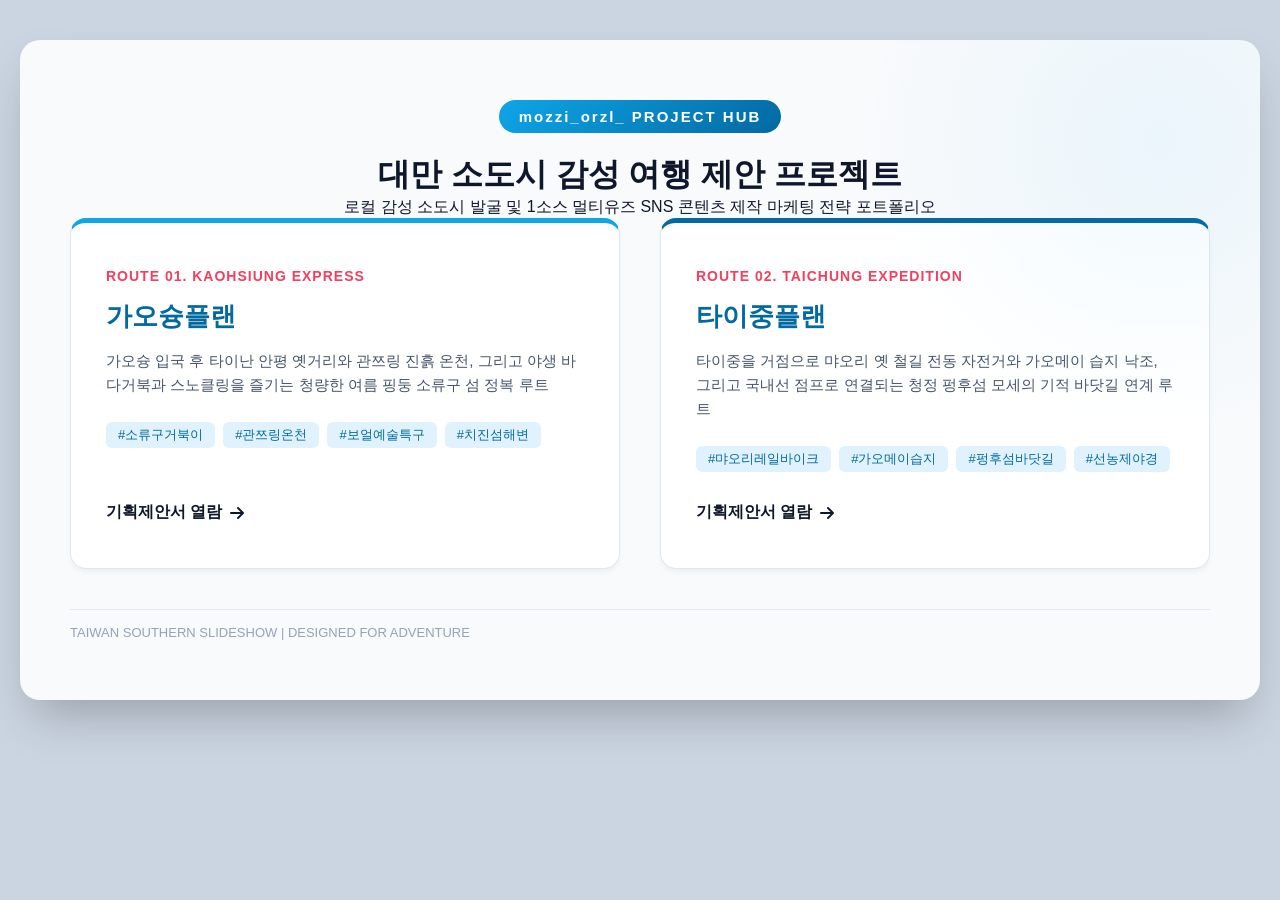
==== commit e981b344: "main, paln 페이지와 css 분리" ====
--- a/index.html
+++ b/index.html
@@ -3,871 +3,47 @@
 <head>
     <meta charset="UTF-8">
     <meta name="viewport" content="width=device-width, initial-scale=1.0">
-    <title>대만 남부 소도시 여름 청춘 여행 기획서</title>
-    <!-- 폰트 및 아이콘 로드 -->
-    <link rel="preconnect" href="https://fonts.googleapis.com">
-    <link rel="preconnect" href="https://fonts.gstatic.com" crossorigin>
-    <link href="https://fonts.googleapis.com/css2?family=Pretendard:wght@400;500;700&family=Montserrat:wght@800&display=swap" rel="stylesheet">
+    <title>대만 소도시 감성 여행 기획서 마스터 허브</title>
+    <link rel="stylesheet" href="common.css">
     <link rel="stylesheet" href="https://cdnjs.cloudflare.com/ajax/libs/font-awesome/6.5.1/css/all.min.css">
-    
-    <style>
-        /* 1. 디자인 시스템 정의 (청량한 대만 남부의 여름 바다와 레트로 감성 반영) */
-        :root {
-            --primary: #0EA5E9;       /* 스카이 블루 (여름 바다) */
-            --primary-dark: #0369A1;  /* 딥 블루 */
-            --accent: #F43F5E;        /* 로즈 코랄 (청춘, 트렌디) */
-            --bg-base: #F8FAFC;       /* 부드러운 화이트 고스트 */
-            --card-bg: #FFFFFF;
-            --text-main: #0F172A;     /* 네이비 블랙 */
-            --text-sub: #475569;      /* 슬레이트 그레이 */
-            --border-color: #E2E8F0;
-        }
-
-        /* 2. 전역 스타일 초기화 및 반응형 베이스 */
-        * {
-            box-sizing: border-box;
-            margin: 0;
-            padding: 0;
-        }
-        body {
-            background-color: #CBD5E1;
-            font-family: 'Pretendard', sans-serif;
-            color: var(--text-main);
-            display: flex;
-            flex-direction: column;
-            align-items: center;
-            gap: 40px;
-            padding: 40px 20px;
-        }
-
-        /* 3. 다운로드/액션 바 반응형 스틸 */
-        .action-bar {
-            width: 100%;
-            max-width: 1280px;
-            background: var(--card-bg);
-            padding: 20px 30px;
-            border-radius: 16px;
-            box-shadow: 0 10px 25px -5px rgba(0, 0, 0, 0.1);
-            display: flex;
-            justify-content: space-between;
-            align-items: center;
-            gap: 20px;
-        }
-        .action-info p {
-            font-size: 15px;
-            color: var(--text-sub);
-            line-height: 1.4;
-        }
-        .action-info strong {
-            color: var(--primary-dark);
-        }
-        .btn-download {
-            background: linear-gradient(135deg, var(--primary), var(--primary-dark));
-            color: white;
-            border: none;
-            padding: 12px 24px;
-            font-size: 15px;
-            font-weight: 700;
-            border-radius: 8px;
-            cursor: pointer;
-            display: flex;
-            align-items: center;
-            gap: 10px;
-            box-shadow: 0 4px 12px rgba(14, 165, 233, 0.3);
-            transition: all 0.2s ease;
-            white-space: nowrap;
-        }
-        .btn-download:hover {
-            transform: translateY(-2px);
-            box-shadow: 0 6px 20px rgba(14, 165, 233, 0.4);
-        }
-
-        /* 4. 슬라이드 컨테이너 유연한 반응형 구조화 (16:9 가변 비율 지향) */
-        .slide-container {
-            width: 100%;
-            max-width: 1280px;
-            min-height: 720px;
-            background-color: var(--bg-base);
-            position: relative;
-            overflow: hidden;
-            display: flex;
-            flex-direction: column;
-            justify-content: space-between;
-            padding: 50px 60px;
-            box-shadow: 0 25px 50px -12px rgba(0, 0, 0, 0.25);
-            border-radius: 20px;
-        }
-        .slide-container::before {
-            content: '';
-            position: absolute;
-            top: -200px;
-            right: -200px;
-            width: 600px;
-            height: 600px;
-            background: radial-gradient(circle, rgba(14, 165, 233, 0.06) 0%, transparent 70%);
-            z-index: 0;
-            pointer-events: none;
-        }
-
-        /* 5. 컴포넌트 헤더 & 푸터 */
-        .slide-header {
-            display: flex;
-            justify-content: space-between;
-            align-items: center;
-            border-bottom: 2px solid var(--border-color);
-            padding-bottom: 20px;
-            z-index: 1;
-            gap: 15px;
-        }
-        .slide-header h2 {
-            font-size: clamp(24px, 4vw, 38px);
-            font-weight: 700;
-            color: var(--text-main);
-            display: flex;
-            align-items: center;
-            gap: 12px;
-        }
-        .slide-header h2 span {
-            color: var(--primary);
-        }
-        .slide-tag {
-            background: #E0F2FE;
-            color: var(--primary-dark);
-            padding: 6px 14px;
-            border-radius: 50px;
-            font-size: 13px;
-            font-weight: 700;
-            letter-spacing: 1px;
-            white-space: nowrap;
-        }
-        .slide-content {
-            flex-grow: 1;
-            margin-top: 30px;
-            margin-bottom: 20px;
-            z-index: 1;
-            display: flex;
-            flex-direction: column;
-            justify-content: center;
-        }
-        .slide-footer {
-            display: flex;
-            justify-content: space-between;
-            align-items: center;
-            border-top: 1px solid var(--border-color);
-            padding-top: 15px;
-            font-size: 13px;
-            color: #94A3B8;
-            font-family: 'Montserrat', sans-serif;
-            z-index: 1;
-        }
-        .slide-footer .page-num {
-            font-weight: 800;
-            color: var(--text-sub);
-        }
-
-        /* 6. 레이아웃 패턴 모듈화 */
-        /* 커버 레이아웃 */
-        .cover-layout {
-            height: 100%;
-            display: flex;
-            flex-direction: column;
-            justify-content: center;
-            align-items: center;
-            text-align: center;
-            padding: 40px 0;
-        }
-        .cover-badge {
-            background: linear-gradient(135deg, var(--primary), var(--primary-dark));
-            color: white;
-            padding: 8px 18px;
-            border-radius: 30px;
-            font-size: 15px;
-            font-family: 'Montserrat', sans-serif;
-            font-weight: 800;
-            letter-spacing: 2px;
-            margin-bottom: 20px;
-        }
-        .cover-layout h1 {
-            font-size: clamp(32px, 5vw, 64px);
-            font-weight: 700;
-            line-height: 1.3;
-            color: var(--text-main);
-            margin-bottom: 20px;
-            word-break: keep-all;
-        }
-        .cover-layout p {
-            font-size: clamp(16px, 2vw, 22px);
-            color: var(--text-sub);
-            word-break: keep-all;
-        }
-
-        /* 반응형 2분할 그리드 */
-        .grid-2 {
-            display: grid;
-            grid-template-columns: 1fr 1fr;
-            gap: 30px;
-        }
-
-        /* 카드 아이템 스타일 */
-        .info-card {
-            background: var(--card-bg);
-            border: 1px solid var(--border-color);
-            border-top: 5px solid var(--primary);
-            border-radius: 12px;
-            padding: 20px;
-            box-shadow: 0 4px 6px -1px rgba(0, 0, 0, 0.05);
-            margin-bottom: 15px;
-        }
-        .info-card:last-child {
-            margin-bottom: 0;
-        }
-        .info-card h4 {
-            font-size: 18px;
-            color: var(--text-main);
-            margin-bottom: 12px;
-            display: flex;
-            align-items: center;
-            gap: 8px;
-        }
-        .info-card h4 i {
-            color: var(--primary);
-        }
-        .info-list {
-            list-style: none;
-        }
-        .info-list li {
-            font-size: 15px;
-            color: var(--text-sub);
-            margin-bottom: 8px;
-            line-height: 1.5;
-            position: relative;
-            padding-left: 16px;
-        }
-        .info-list li::before {
-            content: "•";
-            color: var(--primary);
-            font-weight: bold;
-            font-size: 18px;
-            position: absolute;
-            left: 0;
-            top: -2px;
-        }
-
-        /* 스케줄러 테이블 반응형 래퍼 */
-        .table-responsive {
-            width: 100%;
-            overflow-x: auto;
-            -webkit-overflow-scrolling: touch;
-            border-radius: 12px;
-            box-shadow: 0 4px 6px -1px rgba(0, 0, 0, 0.05);
-        }
-        .schedule-table {
-            width: 100%;
-            border-collapse: collapse;
-            background: var(--card-bg);
-            min-width: 700px; /* 모바일에서 뭉개짐 방지 스크롤 작동 */
-        }
-        .schedule-table th {
-            background: var(--primary-dark);
-            color: white;
-            padding: 14px 16px;
-            font-size: 16px;
-            font-weight: 500;
-            text-align: left;
-        }
-        .schedule-table td {
-            padding: 14px 16px;
-            border-bottom: 1px solid var(--border-color);
-            font-size: 15px;
-            vertical-align: middle;
-        }
-        .schedule-table tr:last-child td {
-            border-bottom: none;
-        }
-        .day-label {
-            background: var(--text-main);
-            color: white;
-            padding: 4px 8px;
-            border-radius: 6px;
-            font-weight: 700;
-            font-size: 13px;
-            display: inline-block;
-        }
-
-        /* 상세 페이지 블록 구조 */
-        .detail-block {
-            background: var(--card-bg);
-            border: 1px solid var(--border-color);
-            border-radius: 16px;
-            padding: 24px;
-            display: flex;
-            flex-direction: column;
-            justify-content: space-between;
-            gap: 15px;
-        }
-        .spot-header h3 {
-            font-size: 22px;
-            color: var(--primary-dark);
-            margin-bottom: 4px;
-        }
-        .spot-route-meta {
-            font-size: 14px;
-            color: var(--accent);
-            font-weight: 500;
-            line-height: 1.4;
-        }
-        .spot-desc {
-            font-size: 15px;
-            color: var(--text-sub);
-            line-height: 1.6;
-        }
-        .strategy-box {
-            background: #FFFBEB;
-            border: 1px dashed #F59E0B;
-            border-radius: 10px;
-            padding: 16px;
-        }
-        .strategy-box h5 {
-            font-size: 15px;
-            color: #D97706;
-            margin-bottom: 6px;
-            display: flex;
-            align-items: center;
-            gap: 6px;
-        }
-        .strategy-box p {
-            font-size: 13.5px;
-            line-height: 1.5;
-        }
-
-        /* 채널 그리드 반응형 조정 */
-        .channels-container {
-            display: grid;
-            grid-template-columns: repeat(5, 1fr);
-            gap: 15px;
-            width: 100%;
-        }
-        .channel-tile {
-            background: var(--card-bg);
-            border: 1px solid var(--border-color);
-            border-radius: 14px;
-            padding: 20px 10px;
-            text-align: center;
-            text-decoration: none;
-            color: var(--text-main);
-            transition: all 0.2s ease;
-        }
-        .channel-tile:hover {
-            transform: translateY(-3px);
-            box-shadow: 0 10px 15px -3px rgba(0, 0, 0, 0.05);
-        }
-        .channel-tile i {
-            font-size: 32px;
-            margin-bottom: 12px;
-            display: block;
-        }
-        .channel-tile.instagram i { color: #E1306C; }
-        .channel-tile.blog i { color: #03C75A; }
-        .channel-tile.youtube i { color: #FF0000; }
-        .channel-tile.tiktok i { color: #000000; }
-        .channel-tile.clip i { color: #1EC800; }
-        .channel-tile span {
-            font-weight: 700;
-            font-size: 15px;
-            display: block;
-            margin-bottom: 4px;
-        }
-        .channel-tile p {
-            font-size: 12px;
-            color: var(--text-sub);
-        }
-
-        /* 엔딩 전용 톤앤매너 */
-        .thanks-box {
-            text-align: center;
-            margin: auto;
-            padding: 20px 0;
-        }
-        .thanks-box h2 {
-            font-size: clamp(44px, 6vw, 72px);
-            font-family: 'Montserrat', sans-serif;
-            color: var(--text-main);
-            margin-bottom: 15px;
-        }
-        .thanks-box .divider {
-            width: 60px;
-            height: 5px;
-            background: var(--accent);
-            margin: 15px auto;
-            border-radius: 3px;
-        }
-        .thanks-box p {
-            font-size: clamp(16px, 2vw, 22px);
-            color: var(--text-sub);
-            word-break: keep-all;
-        }
-
-        /* ── 8. 모바일 반응형 핵심 브레이크포인트 미디어 쿼리 ── */
-        @media (max-width: 992px) {
-            .slide-container {
-                padding: 40px;
-            }
-            .channels-container {
-                grid-template-columns: repeat(3, 1fr);
-            }
-        }
-
-        @media (max-width: 768px) {
-            body {
-                padding: 20px 10px;
-                gap: 30px;
-            }
-            .action-bar {
-                flex-direction: column;
-                align-items: stretch;
-                padding: 20px;
-                text-align: center;
-            }
-            .btn-download {
-                justify-content: center;
-            }
-            .slide-container {
-                padding: 30px 20px;
-                min-height: auto; /* 내용 길이에 맞춰 동적 조절 */
-            }
-            .slide-header {
-                padding-bottom: 15px;
-            }
-            .grid-2 {
-                grid-template-columns: 1fr; /* 모바일에서 세로 1열 통합 고정 */
-                gap: 20px;
-            }
-            .channels-container {
-                grid-template-columns: repeat(2, 1fr);
-            }
-            .detail-block {
-                padding: 20px;
-            }
-        }
-
-        @media (max-width: 480px) {
-            .channels-container {
-                grid-template-columns: 1fr; /* 스마트폰 초소형 스크린 1열 최적화 */
-            }
-            .slide-header h2 {
-                font-size: 20px;
-            }
-        }
-
-        /* PDF 출력 미디어 쿼리 원본 규격 동기화 */
-        @media print {
-            body {
-                background-color: white;
-                padding: 0;
-                gap: 0;
-            }
-            .action-bar {
-                display: none;
-            }
-            .slide-container {
-                box-shadow: none;
-                border-radius: 0;
-                page-break-after: always;
-                width: 1280px;
-                height: 720px;
-                min-height: 720px;
-                padding: 50px 60px;
-                display: flex !important;
-                flex-direction: column !important;
-                justify-content: space-between !important;
-            }
-            .grid-2 {
-                display: grid !important;
-                grid-template-columns: 1fr 1fr !important;
-                gap: 30px !important;
-            }
-            .channels-container {
-                display: grid !important;
-                grid-template-columns: repeat(5, 1fr) !important;
-            }
-        }
-    </style>
 </head>
 <body>
 
-    <!-- PDF 저장 가이드 및 버튼 -->
-    <div class="action-bar">
-        <div class="action-info">
-            <p><strong>📱 크로스 플렛폼 지원 기획서:</strong> 현재 페이지는 PC/모바일 반응형 모드가 적용되어 있어 어떤 기기에서든 최적화되어 보입니다. 오프라인 제안서 저장을 원하시면 오른쪽 버튼 혹은 <kbd>Ctrl + P</kbd> 키를 눌러 <strong>[PDF로 저장]</strong>하세요.</p>
+    <div class="hub-container">
+        <div class="hub-header">
+            <div class="hub-badge">mozzi_orzl_ PROJECT HUB</div>
+            <h1>대만 소도시 감성 여행 제안 프로젝트</h1>
+            <p>로컬 감성 소도시 발굴 및 1소스 멀티유즈 SNS 콘텐츠 제작 마케팅 전략 포트폴리오</p>
         </div>
-        <button class="btn-download" onclick="window.print()">
-            <i class="fa-solid fa-cloud-arrow-down"></i> 제안서 PDF 다운로드
-        </button>
-    </div>
 
-    <!-- SLIDE 1: COVER -->
-    <div class="slide-container">
-        <div class="cover-layout">
-            <div class="cover-badge">MARKETING PROPOSAL</div>
-            <h1>대만 남부 소도시 여름 청춘 여행 기획서<br><span style="color: var(--primary);">[ 3박 4일 완벽 정복 루트 ]</span></h1>
-            <p>로컬 감성 소도시 발굴 및 1소스 멀티유즈 SNS 콘텐츠 제작 마케팅 전략</p>
-        </div>
-        <div class="slide-footer">
-            <span>TAIWAN SOUTHERN SLIDESHOW</span>
-            <span class="page-num">01</span>
-        </div>
-    </div>
-
-    <!-- SLIDE 2: TRIP ARCHITECTURE -->
-    <div class="slide-container">
-        <div class="slide-header">
-            <h2><span>1.</span> 여행 기본 개요</h2>
-            <div class="slide-tag">PROJECT INFO</div>
-        </div>
-        <div class="slide-content">
-            <div class="grid-2">
+        <div class="plan-grid">
+            <a href="kaohsiungTravelPlan.html" class="plan-card kaohsiung">
                 <div>
-                    <div class="info-card">
-                        <h4><i class="fa-solid fa-plane-up"></i> 항공 및 기본 스케줄</h4>
-                        <ul class="info-list">
-                            <li><strong>전체 일정:</strong> 3박 4일 (한여름 청춘 피서 시즌)</li>
-                            <li><strong>출국 항공편:</strong> 8/14 김포(TSA) 20:45 출발 ➡️ 가오슝(KHH) 22:10 도착 (IT663)</li>
-                            <li><strong>귀국 항공편:</strong> 8/18 가오슝(KHH) 16:10 출발 ➡️ 김포(TSA) 19:45 도착 (TW672)</li>
-                            <li><strong>여행 메이트:</strong> 가장 소중한 친구와 떠나는 청춘 우정 여행</li>
-                        </ul>
-                    </div>
-                    <div class="info-card" style="border-top-color: var(--accent);">
-                        <h4><i class="fa-solid fa-bus"></i> 교통 아키텍처</h4>
-                        <ul class="info-list">
-                            <li>버스, 자전거, 대만철도(TRA), 페리를 융합한 <strong>뚜벅이 최적화 대중교통</strong> 이동 체계 수립</li>
-                        </ul>
+                    <div class="card-meta">ROUTE 01. KAOHSIUNG EXPRESS</div>
+                    <h2>가오슝플랜</h2>
+                    <p>가오슝 입국 후 타이난 안평 옛거리와 관쯔링 진흙 온천, 그리고 야생 바다거북과 스노클링을 즐기는 청량한 여름 핑둥 소류구 섬 정복 루트</p>
+                    <div class="card-tags">
+                        <span>#소류구거북이</span><span>#관쯔링온천</span><span>#보얼예술특구</span><span>#치진섬해변</span>
                     </div>
                 </div>
+                <div class="card-btn">기획제안서 열람 <i class="fa-solid fa-arrow-right"></i></div>
+            </a>
+
+            <a href="taichungTravelPlan.html" class="plan-card taichung">
                 <div>
-                    <div class="info-card" style="border-top-color: #F59E0B; height: 100%;">
-                        <h4><i class="fa-solid fa-wand-magic-sparkles"></i> 도시 톤앤매너 및 선호 타겟</h4>
-                        <ul class="info-list" style="gap: 12px; display: flex; flex-direction: column;">
-                            <li><strong>현지인 밀착형 감성:</strong> 관광객으로 붐비는 뻔한 명소가 아닌 대만 특유의 고즈넉하고 고요한 로컬 아날로그 무드 수집</li>
-                            <li><strong>비주얼 지향성:</strong> 인스타그램, 네이버 블로그에 최적화된 사진이 매우 잘 나오는 청량한 색채 위주의 스폿 엄선</li>
-                            <li><strong>시즌 키워드:</strong> '여름 피서', '청춘 브이로그', '이색 액티비티'를 유기적으로 조합하여 콘텐츠 경쟁력 획득</li>
-                        </ul>
+                    <div class="card-meta">ROUTE 02. TAICHUNG EXPEDITION</div>
+                    <h2>타이중플랜</h2>
+                    <p>타이중을 거점으로 먀오리 옛 철길 전동 자전거와 가오메이 습지 낙조, 그리고 국내선 점프로 연결되는 청정 펑후섬 모세의 기적 바닷길 연계 루트</p>
+                    <div class="card-tags">
+                        <span>#먀오리레일바이크</span><span>#가오메이습지</span><span>#펑후섬바닷길</span><span>#선농제야경</span>
                     </div>
                 </div>
-            </div>
+                <div class="card-btn">기획제안서 열람 <i class="fa-solid fa-arrow-right"></i></div>
+            </a>
         </div>
-        <div class="slide-footer">
-            <span>TAIWAN SOUTHERN SLIDESHOW</span>
-            <span class="page-num">02</span>
-        </div>
-    </div>
 
-    <!-- SLIDE 3: 3N4D INTEGRATED SCHEDULE -->
-    <div class="slide-container">
-        <div class="slide-header">
-            <h2><span>2.</span> 3박 4일 전체 마스터 스케줄러</h2>
-            <div class="slide-tag">TIME TABLE</div>
-        </div>
-        <div class="slide-content">
-            <div class="table-responsive">
-                <table class="schedule-table">
-                    <thead>
-                        <tr>
-                            <th style="width: 12%;">일자</th>
-                            <th style="width: 28%;">주요 거점 및 동선</th>
-                            <th style="width: 40%;">상세 방문 스폿 (하루 2~3곳 가이드)</th>
-                            <th style="width: 20%;">교통 및 숙박 요약</th>
-                        </tr>
-                    </thead>
-                    <tbody>
-                        <tr>
-                            <td><span class="day-label">1일차</span><br><small>8/14 (수)</small></td>
-                            <td><strong>가오슝 입국 및 시내 진입</strong></td>
-                            <td>가오슝 국제공항 도착 ➡️ MRT 공항선 뚜벅이 시내 이동 ➡️ 미려도역 '빛의 돔' 야간 스냅</td>
-                            <td>공항철도(MRT)<br>가오슝 시내 숙소</td>
-                        </tr>
-                        <tr>
-                            <td><span class="day-label">2일차</span><br><small>8/15 (목)</small></td>
-                            <td><strong>타이난 소도시 레트로</strong></td>
-                            <td>안평 옛거리 ➡️ 안평 트리하우스 ➡️ 관쯔링 온천 & 수화통원</td>
-                            <td>TRA 일반기차 / 로컬버스<br>가오슝 시내 숙소</td>
-                        </tr>
-                        <tr>
-                            <td><span class="day-label">3일차</span><br><small>8/16 (금)</small></td>
-                            <td><strong>핑둥 소류구 피서</strong></td>
-                            <td>동강 터미널 페리 ➡️ 소류구 화병암 ➡️ 야생 바다거북 스노클링</td>
-                            <td>9127D 버스 / 페리<br>가오슝 시내 숙소</td>
-                        </tr>
-                        <tr>
-                            <td><span class="day-label">4일차</span><br><small>8/17-18</small></td>
-                            <td><strong>가오슝 로컬 아트</strong></td>
-                            <td>보얼 예술 특구 ➡️ 치진섬 자전거 투어 & 검은 모래 해변 ➡️ 출국</td>
-                            <td>MRT / 구산페리 / 공항철도<br>8/18 귀국행 비행기</td>
-                        </tr>
-                    </tbody>
-                </table>
-            </div>
-        </div>
-        <div class="slide-footer">
-            <span>TAIWAN SOUTHERN SLIDESHOW</span>
-            <span class="page-num">03</span>
-        </div>
-    </div>
-
-    <!-- SLIDE 4: DAY 1 DETAILED PROFILE -->
-    <div class="slide-container">
-        <div class="slide-header">
-            <h2><span>3.</span> 일자별 상세 가이드 [1일차: 가오슝 공항 진입]</h2>
-            <div class="slide-tag">DAY 1</div>
-        </div>
-        <div class="slide-content">
-            <div class="grid-2">
-                <div class="detail-block" style="border-top: 4px solid var(--text-main);">
-                    <div class="spot-header">
-                        <span class="day-label">1일차</span>
-                        <h3 style="margin-top:10px;">심야 공항 탈출 및 MRT 뚜벅이 이동</h3>
-                        <div class="spot-route-meta"><i class="fa-solid fa-clock"></i> 이동시간: 가오슝 공항역(R4) ➡️ 미려도역(R10) MRT 15분 소요</div>
-                    </div>
-                    <p class="spot-desc">
-                        <strong>가오슝 MRT 레드라인(Red Line) 연계:</strong> 가오슝 공항은 시내와 전철로 바로 이어져 있어 밤늦게 도착하는 뚜벅이 여행 크리에이터에게 최고의 접근성을 제공합니다.<br><br>
-                        • <strong>막차 정보:</strong> 공항역 기준 시내행 MRT 막차는 <strong>밤 00:02</strong>까지 넉넉하게 운행하므로, 22:10 착륙 후 수하물을 찾고 입국장을 나와도 매우 안정적으로 진입할 수 있습니다.<br>
-                        • <strong>실전 가이드:</strong> 대만 필수 교통카드인 '이지카드(EasyCard)'나 '아이패스(iPASS)'를 입국장 편의점에서 즉시 수령·충전해 패싱하면 매끄러운 스타트가 완성됩니다.
-                    </p>
-                </div>
-                <div class="detail-block" style="background: #F0F9FF; border-color: #BAE6FD;">
-                    <div>
-                        <h3 style="color:#0369A1; font-size:22px; margin-bottom:12px;"><i class="fa-solid fa-wand-magic-sparkles"></i> 1일차 공항-시내 킬러 콘텐츠 포인트</h3>
-                        <div class="info-card" style="border-top-color:#0EA5E9; margin-bottom:15px; padding:15px;">
-                            <strong style="color:var(--text-main); font-size:15px; display:block; margin-bottom:5px;">🎥 숏폼 테마 (릴스/클립) : "공항 15분 컷 시내진입"</strong>
-                            <p style="font-size:14px; color:var(--text-sub);">
-                                비행기 착륙 후 이정표를 따라 MRT에 탑승하는 과정을 빠른 호흡의 POV(1인칭 시점) 영상 소스로 제작. "타이베이보다 가오슝 뚜벅이가 더 편한 결정적 이유" 자막 활용.
-                            </p>
-                        </div>
-                        <div class="info-card" style="border-top-color:#38BDF8; margin-bottom:0; padding:15px;">
-                            <strong style="color:var(--text-main); font-size:15px; display:block; margin-bottom:5px;">✍️ 블로그 정보성 테마 : "심야 도착 뚜벅이 가이드"</strong>
-                            <p style="font-size:14px; color:var(--text-sub);">
-                                가오슝 공항 최신 막차 정보 스펙 기록, 이지카드 꿀팁, 교통 요지인 환승역 '미려도역(Formosa Boulevard)' 야간 빛의 돔 스냅 스폿 및 주변 가성비 숙소 연계 업로드.
-                            </p>
-                        </div>
-                    </div>
-                </div>
-            </div>
-        </div>
-        <div class="slide-footer">
-            <span>TAIWAN SOUTHERN SLIDESHOW</span>
-            <span class="page-num">04</span>
-        </div>
-    </div>
-
-    <!-- SLIDE 5: DAY 2 DETAILED PROFILE -->
-    <div class="slide-container">
-        <div class="slide-header">
-            <h2><span>4.</span> 일자별 상세 가이드 [2일차: 타이난]</h2>
-            <div class="slide-tag">DAY 2</div>
-        </div>
-        <div class="slide-content">
-            <div class="grid-2">
-                <div class="detail-block" style="border-top: 4px solid var(--primary);">
-                    <div class="spot-header">
-                        <span class="day-label" style="background-color: var(--primary);">2일차</span>
-                        <h3 style="margin-top:10px;">타이난 아날로그 골목 투어</h3>
-                        <div class="spot-route-meta"><i class="fa-solid fa-clock"></i> 가오슝역 ➡️ TRA 기차 30분 ➡️ 타이난역 ➡️ 로컬버스 30분</div>
-                    </div>
-                    <p class="spot-desc"><strong>안평 옛거리 및 안평 트리하우스:</strong> 유서 깊은 붉은 벽돌 골목길과 거대한 가쥬마루 나무가 건물을 삼킨 신비로운 대자연의 천연 그늘 피서 명소.<br><strong>관쯔링 온천:</strong> 세계 3대 진흙 온천지에서 이색 케어 후 버스로 15분 거리인 '수화통원(물과 불이 동시 공존)' 연계 방문.</p>
-                    <div class="strategy-box" style="background:#FFF1F2; border-color:#FDA4AF;">
-                        <h5 style="color:#E11D48;"><i class="fa-brands fa-instagram"></i> 릴스 & 블로그 멀티 유즈 포인트</h5>
-                        <p style="font-size:14px; color:var(--text-sub);">친구와 시밀러 우정룩을 장착하고 빈티지 골목을 나란히 걷는 뒷모습 릴스. 블로그용 뚜벅이 전용 버스 시간표 포스팅 연계 가공.</p>
-                    </div>
-                </div>
-                <div class="detail-block" style="background: #FFFBEB; border-color: #FDE68A; justify-content: center; align-items: center; text-align: center;">
-                     <i class="fa-solid fa-map-location-dot" style="font-size: 64px; color: #F59E0B; margin-bottom: 15px;"></i>
-                     <h4 style="font-size: 22px; color: #B45309; margin-bottom: 10px;">타이난 핵심 비주얼 테마</h4>
-                     <p style="font-size: 15px; color: #78350F; line-height: 1.6; word-break: keep-all;">
-                        "100년의 역사를 품은 붉은 벽돌 스폿과 청량한 한여름 대나무 숲 그늘 아래서 펼쳐지는 감성 아카이브"
-                     </p>
-                </div>
-            </div>
-        </div>
-        <div class="slide-footer">
-            <span>TAIWAN SOUTHERN SLIDESHOW</span>
-            <span class="page-num">05</span>
-        </div>
-    </div>
-
-    <!-- SLIDE 6: DAY 3 DETAILED PROFILE -->
-    <div class="slide-container">
-        <div class="slide-header">
-            <h2><span>5.</span> 일자별 상세 가이드 [3일차: 핑둥 소류구]</h2>
-            <div class="slide-tag">DAY 3</div>
-        </div>
-        <div class="slide-content">
-            <div class="grid-2">
-                <div class="detail-block" style="justify-content: flex-start; gap: 15px;">
-                    <div class="spot-header">
-                        <span class="day-label" style="background-color: #059669;">3일차</span>
-                        <h3 style="margin-top:10px;">소류구 섬: 여름 바다 & 바다거북</h3>
-                        <div class="spot-route-meta"><i class="fa-solid fa-clock"></i> 쭤잉역 9127D 버스(1시간 20분) ➡️ 동강 터미널 페리(20분)</div>
-                    </div>
-                    <p class="spot-desc" style="margin-bottom:0;">이번 여행 기획서의 핵심 피서 스폿. 오염되지 않은 대만 남부의 진주 같은 섬으로, 선착장에 도착하자마자 면허 없이 대여할 수 있는 <strong>전기 자전거</strong>를 타고 섬 전체를 일주합니다.<br><br>랜드마크인 <strong>화병암, 망해정, 베니스 해변</strong> 순으로 정교하게 이동하며, 투명도 높은 해안가에서 전문 가이드와 함께 야생 바다거북과 밀착하여 영치하는 인생 스노클링을 즐깁니다.</p>
-                </div>
-                <div class="detail-block" style="background: #F0FDF4; border-color: #BBF7D0;">
-                    <div>
-                        <h3 style="color:#065F46; font-size:22px; margin-bottom:12px;"><i class="fa-solid fa-clapperboard"></i> 1소스 멀티유즈 배포 전략</h3>
-                        <div class="info-card" style="border-top-color:#059669; margin-bottom:15px; padding:15px;">
-                            <strong style="color:var(--text-main); font-size:15px; display:block; margin-bottom:5px;">🎥 숏폼 테마 (릴스/클립/틱톡)</strong>
-                            <p style="font-size:14px; color:var(--text-sub);">전기 자전거 라이딩 중 청량한 바닷바람을 맞는 친구의 모습을 슬로우 모션 슬라이드로 연출 (여름 시티팝 오디오 믹싱). 수중 고프로를 활용해 거북이와 투샷 스노클링 숏폼 편집.</p>
-                        </div>
-                        <div class="info-card" style="border-top-color:#34D399; margin-bottom:0; padding:15px;">
-                            <strong style="color:var(--text-main); font-size:15px; display:block; margin-bottom:5px;">✍️ 롱폼 정보성 테마 (유튜브/블로그)</strong>
-                            <p style="font-size:14px; color:var(--text-sub);">가오슝에서 배편 터미널까지 이지카드로 한 번에 환승하는 대중교통 가이드. 거북이 매너 수칙 및 전기 자전거 렌탈 샵 꿀팁 대방출.</p>
-                        </div>
-                    </div>
-                </div>
-            </div>
-        </div>
-        <div class="slide-footer">
-            <span>TAIWAN SOUTHERN SLIDESHOW</span>
-            <span class="page-num">06</span>
-        </div>
-    </div>
-
-    <!-- SLIDE 7: DAY 4 DETAILED PROFILE -->
-    <div class="slide-container">
-        <div class="slide-header">
-            <h2><span>6.</span> 일자별 상세 가이드 [4일차~마지막 날 가오슝]</h2>
-            <div class="slide-tag">DAY 4</div>
-        </div>
-        <div class="slide-content">
-            <div class="grid-2">
-                <div class="detail-block" style="background-color:#FAF5FF; border-color:#E9D5FF;">
-                    <div>
-                        <h3 style="color:#6B21A8; font-size:22px; margin-bottom:12px;"><i class="fa-solid fa-camera-retro"></i> 출국 직전 반나절 최적 예술 루트</h3>
-                        <div class="info-card" style="border-top-color:#8B5CF6; margin-bottom:15px; padding:15px;">
-                            <strong style="color:var(--text-main); font-size:16px;">보얼 예술 특구 (Pier-2)</strong>
-                            <p style="font-size:14px; color:var(--text-sub); margin-top:5px;">과거 항구 창고를 현대적 팝아트 공간으로 전면 개조한 예술 단지. 거대 조형물과 유머러스한 벽화들이 즐비하여 트윈샷 및 트랜지션 필름 촬영에 최적화.</p>
-                        </div>
-                        <div class="info-card" style="border-top-color:#A78BFA; margin-bottom:0; padding:15px;">
-                            <strong style="color:var(--text-main); font-size:16px;">치진섬 (Cijin Island)</strong>
-                            <p style="font-size:14px; color:var(--text-sub); margin-top:5px;">구산 터미널에서 페리로 단 5분. 페리에 자전거를 싣고 무지개 교회 조형물 스폿 통과 후 검은 모래 해변에서 파도를 밟으며 우정 여행의 피날레 무비 연출.</p>
-                        </div>
-                    </div>
-                </div>
-                <div class="detail-block">
-                    <div class="spot-header">
-                        <span class="day-label" style="background-color: #7C3AED;">최종일 가이드</span>
-                        <h3 style="margin-top:10px;">마지막 동선 스틸 및 세부 팁</h3>
-                        <div class="spot-route-meta"><i class="fa-solid fa-plane"></i> 8/18 16:10 가오슝 공항 출국 ➡️ 14:00 도착 요망</div>
-                    </div>
-                    <p class="spot-desc">마지막 날 캐리어를 들고 다니는 불편함을 없애기 위해 <strong>MRT 옌청푸역 혹은 보얼 특구 인근 대형 물품보관함 위치</strong> 정보 콘텐츠용 사전 리서치 및 촬영 진행.<br><br>오전 스케줄 종료 후 MRT 공항선으로 약 20분 만에 가오슝 국제공항으로 워프하여 티웨이에어 TW672편 탑승 준비.</p>
-                    <div class="strategy-box">
-                        <h5><i class="fa-solid fa-lightbulb"></i> 블로그 가독성 업그레이드 포인트</h5>
-                        <p style="font-size:14px; color:var(--text-sub);">출국 직전 까르푸나 기념품 숍에서 빠르게 털어올 수 있는 남부 대만 전용 쇼핑 리스트 가이드 매칭 포스팅.</p>
-                    </div>
-                </div>
-            </div>
-        </div>
-        <div class="slide-footer">
-            <span>TAIWAN SOUTHERN SLIDESHOW</span>
-            <span class="page-num">07</span>
-        </div>
-    </div>
-
-    <!-- SLIDE 8: INTEGRATED CHANNELS -->
-    <div class="slide-container">
-        <div class="slide-header">
-            <h2><span>7.</span> 1소스 멀티유즈 마케팅 및 콘텐츠 연계 채널</h2>
-            <div class="slide-tag">CHANNELS</div>
-        </div>
-        <div class="slide-content">
-            <p style="font-size: 16px; color: var(--text-sub); margin-bottom: 25px; text-align: center; word-break: keep-all;">기획 단계에서 채집된 하나의 고급 원 소스(1-Source) 데이터는 아래의 크리에이터 개인 공식 마케팅 파이프라인 채널 5곳을 통해 유기적 다각도로 복제 노출됩니다.</p>
-            
-            <div class="channels-container">
-                <a href="https://www.instagram.com/mozzi_orzl_" target="_blank" class="channel-tile instagram">
-                    <i class="fa-brands fa-instagram"></i>
-                    <span>인스타그램</span>
-                    <p>@mozzi_orzl_</p>
-                </a>
-                <a href="https://blog.naver.com/km12230" target="_blank" class="channel-tile blog">
-                    <i class="fa-solid fa-blog"></i>
-                    <span>네이버 블로그</span>
-                    <p>km12230</p>
-                </a>
-                <a href="https://www.youtube.com/@go_orzl_" target="_blank" class="channel-tile youtube">
-                    <i class="fa-brands fa-youtube"></i>
-                    <span>유튜브</span>
-                    <p>@go_orzl_</p>
-                </a>
-                <a href="https://lite.tiktok.com/t/ZS9jRcqGAyYgx-SgkzB/" target="_blank" class="channel-tile tiktok">
-                    <i class="fa-brands fa-tiktok"></i>
-                    <span>틱톡</span>
-                    <p>숏폼 챌린지</p>
-                </a>
-                <a href="https://clip.naver.com/@mozzi_orzl_" target="_blank" class="channel-tile clip">
-                    <i class="fa-solid fa-paperclip"></i>
-                    <span>네이버 클립</span>
-                    <p>정보성 모먼트</p>
-                </a>
-            </div>
-        </div>
-        <div class="slide-footer">
-            <span>TAIWAN SOUTHERN SLIDESHOW</span>
-            <span class="page-num">08</span>
-        </div>
-    </div>
-
-    <!-- SLIDE 9: CREATOR CORE COMPETENCY -->
-    <div class="slide-container">
-        <div class="slide-header">
-            <h2><span>8.</span> 크리에이터 강점 및 마케팅 소구점 분석</h2>
-            <div class="slide-tag">MARKETING VALUE</div>
-        </div>
-        <div class="slide-content">
-            <div class="grid-2">
-                <div>
-                    <div class="info-card" style="border-top-color: var(--accent); height: 100%; margin-bottom: 0; display: flex; flex-direction: column; justify-content: space-between;">
-                        <div>
-                            <h4><i class="fa-solid fa-rocket"></i> 크리에이터의 핵심 차별화 역량</h4>
-                            <ul class="info-list" style="gap: 10px; display: flex; flex-direction: column; margin-top: 5px;">
-                                <li><strong>원소스 멀티유즈 올라운더:</strong> 영상 기획 능력(유튜브/숏폼)과 글을 기반으로 정밀 구조화하는 능력(네이버 블로그)을 교차 보유하여 마케팅 볼륨 확장 가속화.</li>
-                                <li><strong>타겟 밀착형 키워드 믹스:</strong> 단순 관광이 아닌 '청춘', '여름 피서', '대중교통 뚜벅이 소도시 발굴'이라는 고유의 브랜드 키워드로 MZ세대 중심의 명확한 인게이지먼트 유도.</li>
-                                <li><strong>높은 실용성 제공:</strong> 단순 후기에 머물지 않고 타임테이블, 버스 노선, 예약 링크 등 실전 데이터를 완벽 설계하여 저장 및 스크랩 욕구 극대화.</li>
-                            </ul>
-                        </div>
-                    </div>
-                </div>
-                <div style="display: flex; flex-direction: column; justify-content: space-between; gap: 20px;">
-                    <div class="info-card" style="border-top-color: var(--primary-dark); margin-bottom: 0;">
-                        <h4><i class="fa-solid fa-bullseye"></i> 비즈니스 마케팅 기대 효과</h4>
-                        <p style="font-size: 15px; color: var(--text-sub); line-height: 1.6;">뻔한 타이베이 중심의 가이드에서 탈피하여, 남부 대만의 신선한 매력을 다채널 동시 송출함으로써 브랜드 노출 면적을 다각도로 넓히고 신규 여행 트렌드 리더로서의 독점적 가치 소구.</p>
-                    </div>
-                    <div class="detail-block" style="background: linear-gradient(135deg, #0EA5E9, #0369A1); border: none; min-height: 120px; justify-content: center; align-items: center; text-align: center; padding: 20px;">
-                        <h4 style="color: white; font-size: 18px; margin-bottom: 0; font-weight: 700; font-family: 'Montserrat', sans-serif; line-height: 1.4; word-break: keep-all;">
-                            "남들이 가지 않는 로컬 스폿에서<br>가장 빛나는 청춘의 기록을 가공합니다."
-                        </h4>
-                    </div>
-                </div>
-            </div>
-        </div>
-        <div class="slide-footer">
-            <span>TAIWAN SOUTHERN SLIDESHOW</span>
-            <span class="page-num">09</span>
-        </div>
-    </div>
-
-    <!-- SLIDE 10: THANK YOU -->
-    <div class="slide-container">
-        <div class="slide-content" style="display: flex; align-items: center; justify-content: center; height: 100%;">
-            <div class="thanks-box">
-                <h2>THANK YOU</h2>
-                <div class="divider"></div>
-                <p>본 제안서를 바탕으로 최고의 콘텐츠 파급력을 증명해 보이겠습니다.</p>
-                <p style="margin-top: 30px; font-weight: 700; color: var(--primary-dark); font-size: 20px;">Creator: @mozzi_orzl_</p>
-            </div>
-        </div>
-        <div class="slide-footer">
-            <span>TAIWAN SOUTHERN SLIDESHOW</span>
-            <span class="page-num">10</span>
-        </div>
+        <div class="hub-footer">TAIWAN SOUTHERN SLIDESHOW | DESIGNED FOR ADVENTURE</div>
     </div>
 
 </body>
-</html>
+</html>
--- a/common.css
+++ b/common.css
@@ -0,0 +1,440 @@
+@charset "UTF-8";
+
+/* 1. 가오슝플랜 기준 마스터 디자인 시스템 정의 */
+:root {
+    --primary: #0EA5E9;       /* 스카이 블루 (여름 바다) */
+    --primary-dark: #0369A1;  /* 딥 블루 */
+    --accent: #F43F5E;        /* 로즈 코랄 (청춘, 트렌디) */
+    --accent-gold: #F59E0B;   /* 앰버 골드 */
+    --bg-base: #CBD5E1;       /* 슬레이트 배경 그레이 */
+    --slide-bg: #F8FAFC;      /* 부드러운 화이트 고스트 */
+    --card-bg: #FFFFFF;
+    --text-main: #0F172A;     /* 네이비 블랙 */
+    --text-sub: #475569;      /* 슬레이트 그레이 */
+    --border-color: #E2E8F0;
+}
+
+/* 2. 전역 스타일 초기화 */
+* {
+    box-sizing: border-box;
+    margin: 0;
+    padding: 0;
+}
+body {
+    background-color: var(--bg-base);
+    font-family: 'Pretendard', sans-serif;
+    color: var(--text-main);
+    display: flex;
+    flex-direction: column;
+    align-items: center;
+    gap: 40px;
+    padding: 40px 20px;
+}
+
+/* 3. 컨트롤 바 및 상단 헤더 규격 */
+.action-bar {
+    width: 100%;
+    max-width: 1280px;
+    background: var(--card-bg);
+    padding: 20px 30px;
+    border-radius: 16px;
+    box-shadow: 0 10px 25px -5px rgba(0, 0, 0, 0.1);
+    display: flex;
+    justify-content: space-between;
+    align-items: center;
+    gap: 20px;
+}
+.action-info p {
+    font-size: 15px;
+    color: var(--text-sub);
+    line-height: 1.4;
+}
+.btn-download {
+    background: linear-gradient(135deg, var(--primary), var(--primary-dark));
+    color: white;
+    border: none;
+    padding: 12px 24px;
+    font-size: 15px;
+    font-weight: 700;
+    border-radius: 8px;
+    cursor: pointer;
+    display: flex;
+    align-items: center;
+    gap: 10px;
+    box-shadow: 0 4px 12px rgba(14, 165, 233, 0.3);
+    transition: all 0.2s ease;
+    white-space: nowrap;
+}
+.btn-download:hover {
+    transform: translateY(-2px);
+    box-shadow: 0 6px 20px rgba(14, 165, 233, 0.4);
+}
+
+/* 4. 슬라이드 및 허브 컨테이너 표준화 */
+.hub-container, .slide-container {
+    width: 100%;
+    max-width: 1280px;
+    background-color: var(--slide-bg);
+    position: relative;
+    overflow: hidden;
+    display: flex;
+    flex-direction: column;
+    justify-content: space-between;
+    padding: 50px 60px;
+    box-shadow: 0 25px 50px -12px rgba(0, 0, 0, 0.25);
+    border-radius: 20px;
+}
+.hub-container {
+    text-align: center;
+    padding: 60px 50px;
+}
+.slide-container {
+    min-height: 720px;
+}
+.hub-container::before, .slide-container::before {
+    content: '';
+    position: absolute;
+    top: -200px;
+    right: -200px;
+    width: 600px;
+    height: 600px;
+    background: radial-gradient(circle, rgba(14, 165, 233, 0.06) 0%, transparent 70%);
+    z-index: 0;
+    pointer-events: none;
+}
+
+/* 5. 레이아웃 컴포넌트 세트 */
+.slide-header {
+    display: flex;
+    justify-content: space-between;
+    align-items: center;
+    border-bottom: 2px solid var(--border-color);
+    padding-bottom: 20px;
+    z-index: 1;
+    gap: 15px;
+}
+.slide-header h2 {
+    font-size: clamp(24px, 4vw, 38px);
+    font-weight: 700;
+    color: var(--text-main);
+    display: flex;
+    align-items: center;
+    gap: 12px;
+}
+.slide-header h2 span { color: var(--primary); }
+.taichung-header h2 span { color: var(--primary-dark); }
+
+.slide-tag, .hub-badge {
+    background: #E0F2FE;
+    color: var(--primary-dark);
+    padding: 6px 14px;
+    border-radius: 50px;
+    font-size: 13px;
+    font-weight: 700;
+    letter-spacing: 1px;
+    white-space: nowrap;
+}
+.hub-badge {
+    background: linear-gradient(135deg, var(--primary), var(--primary-dark));
+    color: white;
+    padding: 8px 20px;
+    font-size: 15px;
+    font-family: 'Montserrat', sans-serif;
+    font-weight: 800;
+    letter-spacing: 2px;
+    display: inline-block;
+    margin-bottom: 20px;
+}
+
+.slide-content {
+    flex-grow: 1;
+    margin-top: 30px;
+    margin-bottom: 20px;
+    z-index: 1;
+    display: flex;
+    flex-direction: column;
+    justify-content: center;
+}
+
+.grid-2 {
+    display: grid;
+    grid-template-columns: 1fr 1fr;
+    gap: 30px;
+}
+
+/* 6. 인포 카드 & 블록 디테일 */
+.info-card {
+    background: var(--card-bg);
+    border: 1px solid var(--border-color);
+    border-top: 5px solid var(--primary);
+    border-radius: 12px;
+    padding: 20px;
+    box-shadow: 0 4px 6px -1px rgba(0, 0, 0, 0.05);
+    margin-bottom: 15px;
+    text-align: left;
+}
+.taichung-card .info-card { border-top-color: var(--primary-dark); }
+.info-card h4 {
+    font-size: 18px;
+    color: var(--text-main);
+    margin-bottom: 12px;
+    display: flex;
+    align-items: center;
+    gap: 8px;
+}
+.info-card h4 i { color: var(--primary); }
+.taichung-card .info-card h4 i { color: var(--primary-dark); }
+
+.info-list { list-style: none; }
+.info-list li {
+    font-size: 15px;
+    color: var(--text-sub);
+    margin-bottom: 8px;
+    line-height: 1.5;
+    position: relative;
+    padding-left: 16px;
+}
+.info-list li::before {
+    content: "•";
+    color: var(--primary);
+    font-weight: bold;
+    font-size: 18px;
+    position: absolute;
+    left: 0;
+    top: -2px;
+}
+
+.detail-block {
+    background: var(--card-bg);
+    border: 1px solid var(--border-color);
+    border-radius: 16px;
+    padding: 24px;
+    display: flex;
+    flex-direction: column;
+    justify-content: space-between;
+    gap: 15px;
+    text-align: left;
+}
+.spot-header h3 {
+    font-size: 22px;
+    color: var(--primary-dark);
+    margin-bottom: 4px;
+}
+.spot-route-meta {
+    font-size: 14px;
+    color: var(--accent);
+    font-weight: 500;
+    line-height: 1.4;
+}
+.spot-desc {
+    font-size: 15px;
+    color: var(--text-sub);
+    line-height: 1.6;
+}
+.strategy-box {
+    background: #FFFBEB;
+    border: 1px dashed #F59E0B;
+    border-radius: 10px;
+    padding: 16px;
+}
+.strategy-box h5 {
+    font-size: 15px;
+    color: #D97706;
+    margin-bottom: 6px;
+    display: flex;
+    align-items: center;
+    gap: 6px;
+}
+.strategy-box p { font-size: 13.5px; line-height: 1.5; color: var(--text-sub); }
+
+.pitch-card { 
+    background-color: #FFFBEB; 
+    border: 1px solid #FEF3C7; 
+    border-left: 5px solid #D97706; 
+    border-radius: 8px; 
+    padding: 18px; 
+    margin-bottom: 15px; 
+    text-align: left;
+}
+.pitch-card strong { font-size: 16px; color: var(--text-main); display: block; margin-bottom: 6px; }
+.pitch-card p { font-size: 14.5px; color: var(--text-sub); line-height: 1.5; }
+
+/* 7. 테이블 및 채널 요소 */
+.table-responsive {
+    width: 100%;
+    overflow-x: auto;
+    -webkit-overflow-scrolling: touch;
+    border-radius: 12px;
+    box-shadow: 0 4px 6px -1px rgba(0, 0, 0, 0.05);
+}
+.schedule-table {
+    width: 100%;
+    border-collapse: collapse;
+    background: var(--card-bg);
+    min-width: 750px;
+    text-align: left;
+}
+.schedule-table th {
+    background: var(--primary-dark);
+    color: white;
+    padding: 14px 16px;
+    font-size: 16px;
+    font-weight: 500;
+}
+.schedule-table td {
+    padding: 14px 16px;
+    border-bottom: 1px solid var(--border-color);
+    font-size: 15px;
+    vertical-align: middle;
+}
+.schedule-table tr:last-child td { border-bottom: none; }
+.day-label {
+    background: var(--text-main);
+    color: white;
+    padding: 4px 8px;
+    border-radius: 6px;
+    font-weight: 700;
+    font-size: 13px;
+    display: inline-block;
+}
+
+.channels-container {
+    display: grid;
+    grid-template-columns: repeat(auto-fit, minmax(180px, 1fr));
+    gap: 15px;
+    width: 100%;
+}
+.channel-tile {
+    background: var(--card-bg);
+    border: 1px solid var(--border-color);
+    border-radius: 14px;
+    padding: 20px 10px;
+    text-align: center;
+    text-decoration: none;
+    color: var(--text-main);
+    transition: all 0.2s ease;
+}
+.channel-tile:hover {
+    transform: translateY(-3px);
+    box-shadow: 0 10px 15px -3px rgba(0, 0, 0, 0.05);
+}
+.channel-tile i { font-size: 32px; margin-bottom: 12px; display: block; }
+.channel-tile.instagram i { color: #E1306C; }
+.channel-tile.blog i { color: #03C75A; }
+.channel-tile.youtube i { color: #FF0000; }
+.channel-tile.tiktok i { color: #000000; }
+.channel-tile.clip i { color: #1EC800; }
+.channel-tile span { font-weight: 700; font-size: 15px; display: block; margin-bottom: 4px; }
+.channel-tile p { font-size: 12px; color: var(--text-sub); }
+
+/* 8. 메인 허브 전용 카드 그리드 규격 */
+.plan-grid {
+    display: grid;
+    grid-template-columns: 1fr 1fr;
+    gap: 40px;
+    margin-bottom: 40px;
+}
+.plan-card {
+    background: var(--card-bg);
+    border: 1px solid var(--border-color);
+    border-top: 5px solid var(--primary);
+    border-radius: 16px;
+    padding: 45px 35px;
+    text-decoration: none;
+    color: var(--text-main);
+    text-align: left;
+    display: flex;
+    flex-direction: column;
+    justify-content: space-between;
+    transition: all 0.3s cubic-bezier(0.4, 0, 0.2, 1);
+    box-shadow: 0 4px 6px -1px rgba(0, 0, 0, 0.05);
+}
+.plan-card.taichung { border-top-color: var(--primary-dark); }
+.plan-card:hover { transform: translateY(-8px); box-shadow: 0 20px 25px -5px rgba(0, 0, 0, 0.1); }
+.card-meta { font-size: 14px; font-weight: 700; letter-spacing: 1px; margin-bottom: 15px; font-family: 'Montserrat', sans-serif; color: var(--accent); }
+.plan-card h2 { font-size: 26px; color: var(--primary-dark); margin-bottom: 15px; font-weight: 700; }
+.plan-card p { font-size: 15px; color: var(--text-sub); line-height: 1.6; margin-bottom: 25px; }
+.card-tags { display: flex; flex-wrap: wrap; gap: 8px; margin-bottom: 30px; }
+.card-tags span { font-size: 13px; font-weight: 500; padding: 4px 12px; border-radius: 6px; background: #E0F2FE; color: var(--primary-dark); }
+.card-btn { font-size: 16px; font-weight: 700; color: var(--text-main); display: flex; align-items: center; gap: 8px; transition: gap 0.2s ease; }
+            .plan-card:hover .card-btn { gap: 14px; color: var(--primary); }
+
+/* 9. 커버 / 엔딩 테마 */
+.cover-layout, .thanks-box {
+    height: 100%;
+    display: flex;
+    flex-direction: column;
+    justify-content: center;
+    align-items: center;
+    text-align: center;
+}
+.cover-layout h1 { font-size: clamp(32px, 5vw, 64px); font-weight: 700; line-height: 1.3; margin-bottom: 20px; word-break: keep-all; }
+.cover-layout p { font-size: clamp(16px, 2vw, 22px); color: var(--text-sub); word-break: keep-all; }
+.thanks-box h2 { font-size: clamp(44px, 6vw, 72px); font-family: 'Montserrat', sans-serif; color: var(--text-main); margin-bottom: 15px; }
+.thanks-box .divider { width: 60px; height: 5px; background: var(--accent); margin: 15px auto; border-radius: 3px; }
+.thanks-box p { font-size: clamp(16px, 2vw, 22px); color: var(--text-sub); word-break: keep-all; }
+
+.slide-footer, .hub-footer {
+    display: flex;
+    justify-content: space-between;
+    align-items: center;
+    border-top: 1px solid var(--border-color);
+    padding-top: 15px;
+    font-size: 13px;
+    color: #94A3B8;
+    font-family: 'Montserrat', sans-serif;
+    z-index: 1;
+}
+.slide-footer .page-num { font-weight: 800; color: var(--text-sub); }
+
+/* 10. 오작동 방지 안전 규격 플로팅 홈 버튼 */
+.btn-floating-home {
+    position: fixed;
+    bottom: 40px;      /* 제스처 터치 영역 침범 방지 세이프 라인 */
+    right: 30px;       
+    width: 60px;
+    height: 60px;
+    background: linear-gradient(135deg, var(--text-main), var(--primary-dark));
+    color: #FFFFFF !important;
+    border-radius: 50%;
+    display: flex;
+    justify-content: center;
+    align-items: center;
+    text-decoration: none;
+    box-shadow: 0 10px 25px rgba(15, 23, 42, 0.3);
+    z-index: 9999;     
+    transition: transform 0.2s cubic-bezier(0.4, 0, 0.2, 1), box-shadow 0.2s ease;
+}
+.btn-floating-home:hover {
+    transform: translateY(-4px) scale(1.05);
+    box-shadow: 0 15px 30px rgba(15, 23, 42, 0.4);
+    background: linear-gradient(135deg, var(--primary), var(--primary-dark));
+}
+.btn-floating-home i { font-size: 22px; }
+
+/* 11. 하이브리드 미디어 쿼리 브레이크포인트 */
+@media (max-width: 992px) {
+    .slide-container, .hub-container { padding: 40px 30px; }
+    .plan-grid { gap: 25px; }
+}
+@media (max-width: 768px) {
+    body { padding: 20px 10px; gap: 30px; }
+    .action-bar { flex-direction: column; align-items: stretch; padding: 20px; text-align: center; }
+    .btn-download { justify-content: center; }
+    .slide-container { min-height: auto; }
+    .grid-2, .plan-grid, .channels-container { grid-template-columns: 1fr; gap: 20px; }
+}
+@media (max-width: 480px) {
+    .btn-floating-home { bottom: 35px; right: 20px; width: 52px; height: 52px; }
+    .btn-floating-home i { font-size: 19px; }
+}
+
+/* PDF 프린트 머신 인쇄 전용 강제 치수 고정 */
+@media print {
+    body { background-color: white; padding: 0; gap: 0; }
+    .action-bar, .btn-floating-home { display: none !important; }
+    .slide-container { box-shadow: none; border-radius: 0; page-break-after: always; width: 1280px; height: 720px; min-height: 720px; padding: 50px 60px; display: flex !important; flex-direction: column !important; justify-content: space-between !important; }
+    .grid-2 { display: grid !important; grid-template-columns: 1fr 1fr !important; gap: 30px !important; }
+    .plan-grid { display: grid !important; grid-template-columns: 1fr 1fr !important; }
+    .channels-container { display: grid !important; grid-template-columns: repeat(5, 1fr) !important; }
+}
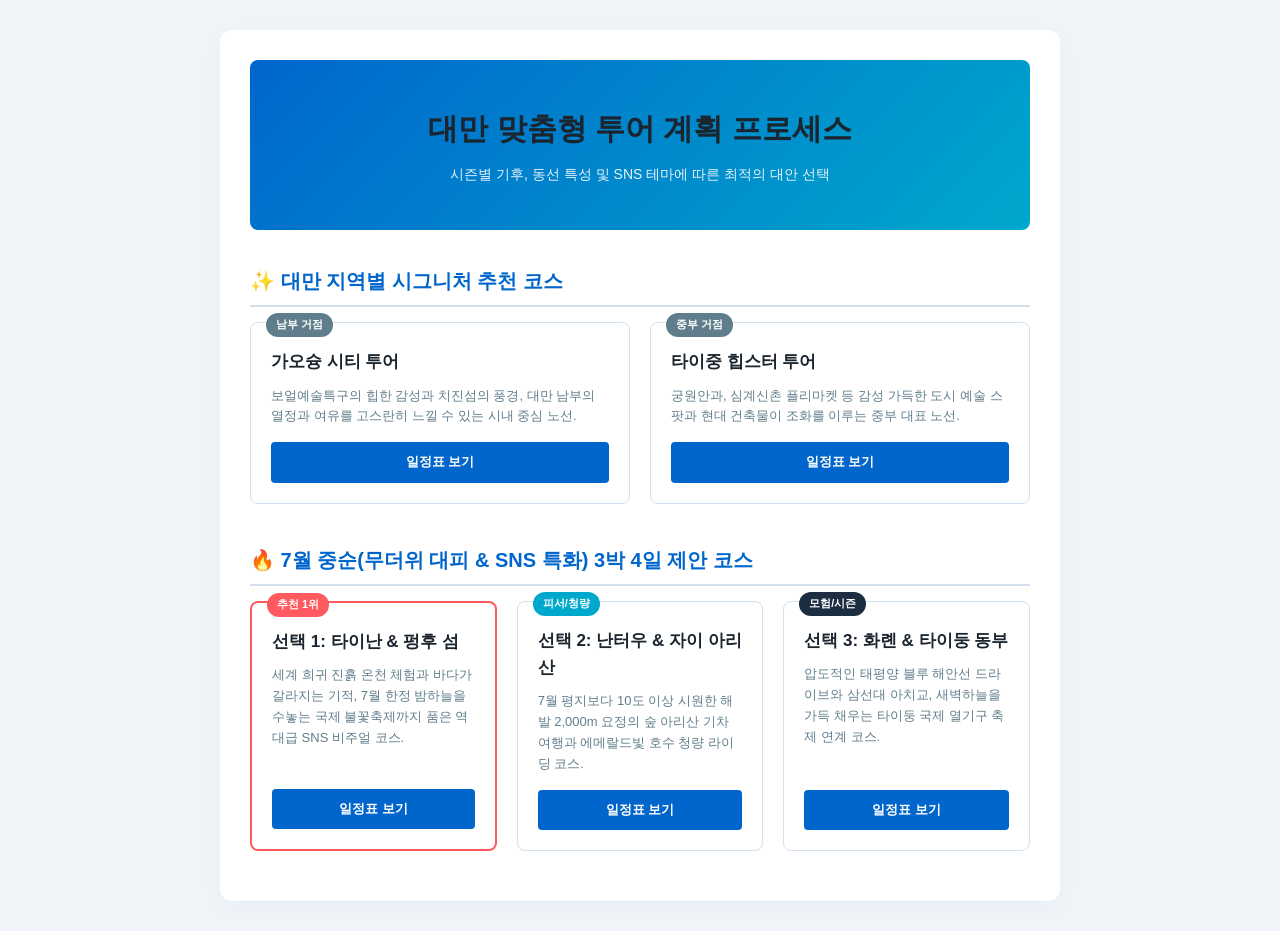
==== commit 51c02c8a: "내용 컨셉을 타임라인에 맞게 변경" ====
--- a/index.html
+++ b/index.html
@@ -3,47 +3,62 @@
 <head>
     <meta charset="UTF-8">
     <meta name="viewport" content="width=device-width, initial-scale=1.0">
-    <title>대만 소도시 감성 여행 기획서 마스터 허브</title>
+    <title>대만 맞춤형 투어 계획 프로세스</title>
     <link rel="stylesheet" href="common.css">
-    <link rel="stylesheet" href="https://cdnjs.cloudflare.com/ajax/libs/font-awesome/6.5.1/css/all.min.css">
 </head>
 <body>
+<div class="container">
+    <header class="main-header">
+        <h1>대만 맞춤형 투어 계획 프로세스</h1>
+        <p>시즌별 기후, 동선 특성 및 SNS 테마에 따른 최적의 대안 선택</p>
+    </header>
 
-    <div class="hub-container">
-        <div class="hub-header">
-            <div class="hub-badge">mozzi_orzl_ PROJECT HUB</div>
-            <h1>대만 소도시 감성 여행 제안 프로젝트</h1>
-            <p>로컬 감성 소도시 발굴 및 1소스 멀티유즈 SNS 콘텐츠 제작 마케팅 전략 포트폴리오</p>
+    <!-- 섹션 1: 기존 시그니처 코스 -->
+    <section class="menu-section">
+        <h2>✨ 대만 지역별 시그니처 추천 코스</h2>
+        <div class="card-grid">
+            <div class="card">
+                <div class="card-tag tag-normal">남부 거점</div>
+                <h3>가오슝 시티 투어</h3>
+                <p>보얼예술특구의 힙한 감성과 치진섬의 풍경, 대만 남부의 열정과 여유를 고스란히 느낄 수 있는 시내 중심 노선.</p>
+                <a href="kaohsiung.html" class="btn btn-block">일정표 보기</a>
+            </div>
+
+            <div class="card">
+                <div class="card-tag tag-normal">중부 거점</div>
+                <h3>타이중 힙스터 투어</h3>
+                <p>궁원안과, 심계신촌 플리마켓 등 감성 가득한 도시 예술 스팟과 현대 건축물이 조화를 이루는 중부 대표 노선.</p>
+                <a href="taichung.html" class="btn btn-block">일정표 보기</a>
+            </div>
         </div>
+    </section>
 
-        <div class="plan-grid">
-            <a href="kaohsiungTravelPlan.html" class="plan-card kaohsiung">
-                <div>
-                    <div class="card-meta">ROUTE 01. KAOHSIUNG EXPRESS</div>
-                    <h2>가오슝플랜</h2>
-                    <p>가오슝 입국 후 타이난 안평 옛거리와 관쯔링 진흙 온천, 그리고 야생 바다거북과 스노클링을 즐기는 청량한 여름 핑둥 소류구 섬 정복 루트</p>
-                    <div class="card-tags">
-                        <span>#소류구거북이</span><span>#관쯔링온천</span><span>#보얼예술특구</span><span>#치진섬해변</span>
-                    </div>
-                </div>
-                <div class="card-btn">기획제안서 열람 <i class="fa-solid fa-arrow-right"></i></div>
-            </a>
+    <!-- 섹션 2: 7월 여름 특화 신규 코스 -->
+    <section class="menu-section" style="margin-top: 40px;">
+        <h2>🔥 7월 중순(무더위 대피 & SNS 특화) 3박 4일 제안 코스</h2>
+        <div class="card-grid">
+            <div class="card border-highlight">
+                <div class="card-tag tag-primary">추천 1위</div>
+                <h3>선택 1: 타이난 & 펑후 섬</h3>
+                <p>세계 희귀 진흙 온천 체험과 바다가 갈라지는 기적, 7월 한정 밤하늘을 수놓는 국제 불꽃축제까지 품은 역대급 SNS 비주얼 코스.</p>
+                <a href="taiwan_option1.html" class="btn btn-block">일정표 보기</a>
+            </div>
 
-            <a href="taichungTravelPlan.html" class="plan-card taichung">
-                <div>
-                    <div class="card-meta">ROUTE 02. TAICHUNG EXPEDITION</div>
-                    <h2>타이중플랜</h2>
-                    <p>타이중을 거점으로 먀오리 옛 철길 전동 자전거와 가오메이 습지 낙조, 그리고 국내선 점프로 연결되는 청정 펑후섬 모세의 기적 바닷길 연계 루트</p>
-                    <div class="card-tags">
-                        <span>#먀오리레일바이크</span><span>#가오메이습지</span><span>#펑후섬바닷길</span><span>#선농제야경</span>
-                    </div>
-                </div>
-                <div class="card-btn">기획제안서 열람 <i class="fa-solid fa-arrow-right"></i></div>
-            </a>
+            <div class="card">
+                <div class="card-tag tag-secondary">피서/청량</div>
+                <h3>선택 2: 난터우 & 자이 아리산</h3>
+                <p>7월 평지보다 10도 이상 시원한 해발 2,000m 요정의 숲 아리산 기차 여행과 에메랄드빛 호수 청량 라이딩 코스.</p>
+                <a href="taiwan_option2.html" class="btn btn-block">일정표 보기</a>
+            </div>
+
+            <div class="card">
+                <div class="card-tag tag-dark">모험/시즌</div>
+                <h3>선택 3: 화롄 & 타이둥 동부</h3>
+                <p>압도적인 태평양 블루 해안선 드라이브와 삼선대 아치교, 새벽하늘을 가득 채우는 타이둥 국제 열기구 축제 연계 코스.</p>
+                <a href="taiwan_option3.html" class="btn btn-block">일정표 보기</a>
+            </div>
         </div>
-
-        <div class="hub-footer">TAIWAN SOUTHERN SLIDESHOW | DESIGNED FOR ADVENTURE</div>
-    </div>
-
+    </section>
+</div>
 </body>
 </html>
--- a/common.css
+++ b/common.css
@@ -1,440 +1,292 @@
 @charset "UTF-8";
 
-/* 1. 가오슝플랜 기준 마스터 디자인 시스템 정의 */
+/* ==========================================================================
+   1. 디자인 시스템 변수 정의 (Ocean Blue Theme)
+   ========================================================================== */
 :root {
-    --primary: #0EA5E9;       /* 스카이 블루 (여름 바다) */
-    --primary-dark: #0369A1;  /* 딥 블루 */
-    --accent: #F43F5E;        /* 로즈 코랄 (청춘, 트렌디) */
-    --accent-gold: #F59E0B;   /* 앰버 골드 */
-    --bg-base: #CBD5E1;       /* 슬레이트 배경 그레이 */
-    --slide-bg: #F8FAFC;      /* 부드러운 화이트 고스트 */
+    --primary-color: #0066CC;       /* 청량한 클래식 오션 블루 */
+    --primary-hover: #004C99;
+    --secondary-color: #FF5A5F;     /* SNS 포인트 라즈베리 핑크 */
+    --dark-color: #1C2D42;          /* 심해 / 모험 딥 네이비 */
+    --bg-light: #F0F4F8;            /* 연한 푸른빛이 도는 쾌적한 배경 회색 */
+    --text-dark: #2C3E50;           /* 시인성 높은 다크 블루그레이 본문 */
+    --text-muted: #607D8B;          /* 미디움 블루그레이 서브 텍스트 */
+    --border-color: #D1E1F0;        /* 은은한 블루 테두리 */
     --card-bg: #FFFFFF;
-    --text-main: #0F172A;     /* 네이비 블랙 */
-    --text-sub: #475569;      /* 슬레이트 그레이 */
-    --border-color: #E2E8F0;
-}
-
-/* 2. 전역 스타일 초기화 */
+}
+
+/* ==========================================================================
+   2. 기본 초기화 및 기본 스타일 (Base Styles)
+   ========================================================================== */
 * {
     box-sizing: border-box;
     margin: 0;
     padding: 0;
 }
+
 body {
-    background-color: var(--bg-base);
-    font-family: 'Pretendard', sans-serif;
-    color: var(--text-main);
-    display: flex;
-    flex-direction: column;
-    align-items: center;
-    gap: 40px;
-    padding: 40px 20px;
-}
-
-/* 3. 컨트롤 바 및 상단 헤더 규격 */
-.action-bar {
-    width: 100%;
-    max-width: 1280px;
+    font-family: -apple-system, BlinkMacSystemFont, "Segoe UI", Roboto, "Helvetica Neue", Arial, sans-serif;
+    font-size: 15px;
+    line-height: 1.6;
+    color: var(--text-dark);
+    background-color: var(--bg-light);
+    -webkit-font-smoothing: antialiased;
+}
+
+.container {
+    max-width: 840px;
+    margin: 30px auto;
+    padding: 30px;
     background: var(--card-bg);
-    padding: 20px 30px;
-    border-radius: 16px;
-    box-shadow: 0 10px 25px -5px rgba(0, 0, 0, 0.1);
-    display: flex;
-    justify-content: space-between;
-    align-items: center;
+    border-radius: 12px;
+    box-shadow: 0 6px 20px rgba(0, 102, 204, 0.04);
+}
+
+/* 타이틀 및 헤더 구조 */
+h1, h2, h3, h4 {
+    font-weight: 700;
+    color: #1A252F;
+}
+
+.main-header, .sub-header {
+    text-align: center;
+    padding: 45px 20px;
+    color: #FFFFFF;
+    border-radius: 8px;
+    margin-bottom: 30px;
+}
+
+.main-header {
+    background: linear-gradient(135deg, var(--primary-color), #00A8CC);
+}
+
+/* 테마별 서브 헤더 배경색 변주 */
+.sub-header.kaohsiung-theme { background: linear-gradient(135deg, #0052D4, #4364F7, #6FB1FC); }
+.sub-header.taichung-theme { background: linear-gradient(135deg, #1FA2FF, #12D8FA, #A6FFCB); color: #1A252F; }
+.sub-header.option1-theme { background: linear-gradient(135deg, #0066CC, var(--dark-color)); }
+.sub-header.option2-theme { background: linear-gradient(135deg, #0B4F6C, #01BAEF); }
+.sub-header.option3-theme { background: linear-gradient(135deg, #00223E, #1D976C); }
+
+.sub-header.taichung-theme p { color: #2C3E50; }
+
+.main-header p, .sub-header p {
+    margin-top: 10px;
+    font-size: 14px;
+    opacity: 0.9;
+}
+
+.meta-info {
+    font-size: 13px;
+    background: rgba(0, 0, 0, 0.18);
+    display: inline-block;
+    padding: 4px 12px;
+    border-radius: 20px;
+    margin-top: 8px !important;
+    color: #FFFFFF !important;
+}
+
+h2 {
+    font-size: 20px;
+    color: var(--primary-color);
+    border-bottom: 2px solid var(--border-color);
+    padding-bottom: 8px;
+    margin: 35px 0 15px 0;
+}
+
+h3 {
+    font-size: 16px;
+    margin-bottom: 10px;
+}
+
+/* ==========================================================================
+   3. 레이아웃 및 컴포넌트 (Cards & Grid)
+   ========================================================================== */
+.menu-section {
+    margin-bottom: 20px;
+}
+
+.card-grid {
+    display: grid;
+    grid-template-columns: repeat(auto-fit, minmax(240px, 1fr));
     gap: 20px;
-}
-.action-info p {
-    font-size: 15px;
-    color: var(--text-sub);
-    line-height: 1.4;
-}
-.btn-download {
-    background: linear-gradient(135deg, var(--primary), var(--primary-dark));
-    color: white;
-    border: none;
-    padding: 12px 24px;
-    font-size: 15px;
-    font-weight: 700;
+    margin-top: 15px;
+}
+
+.card {
+    background: var(--card-bg);
+    border: 1px solid var(--border-color);
     border-radius: 8px;
-    cursor: pointer;
-    display: flex;
-    align-items: center;
-    gap: 10px;
-    box-shadow: 0 4px 12px rgba(14, 165, 233, 0.3);
-    transition: all 0.2s ease;
-    white-space: nowrap;
-}
-.btn-download:hover {
-    transform: translateY(-2px);
-    box-shadow: 0 6px 20px rgba(14, 165, 233, 0.4);
-}
-
-/* 4. 슬라이드 및 허브 컨테이너 표준화 */
-.hub-container, .slide-container {
-    width: 100%;
-    max-width: 1280px;
-    background-color: var(--slide-bg);
+    padding: 20px;
     position: relative;
-    overflow: hidden;
     display: flex;
     flex-direction: column;
     justify-content: space-between;
-    padding: 50px 60px;
-    box-shadow: 0 25px 50px -12px rgba(0, 0, 0, 0.25);
+    transition: transform 0.2s, box-shadow 0.2s;
+}
+
+.card:hover {
+    transform: translateY(-4px);
+    box-shadow: 0 8px 16px rgba(0, 102, 204, 0.08);
+}
+
+.card.border-highlight {
+    border: 2px solid var(--secondary-color);
+}
+
+/* 카드 태그 클래스 */
+.card-tag {
+    position: absolute;
+    top: -10px;
+    left: 15px;
+    font-size: 11px;
+    font-weight: bold;
+    color: #FFFFFF;
+    padding: 3px 10px;
     border-radius: 20px;
 }
-.hub-container {
+.tag-normal { background-color: var(--text-muted); }
+.tag-primary { background-color: var(--secondary-color); }
+.tag-secondary { background-color: #00A8CC; }
+.tag-dark { background-color: var(--dark-color); }
+
+.card h3 {
+    margin-top: 5px;
+    font-size: 17px;
+}
+
+.card p {
+    font-size: 13px;
+    color: var(--text-muted);
+    margin-bottom: 15px;
+    flex-grow: 1;
+}
+
+/* 버튼 스타일 공통 */
+.btn {
+    display: inline-block;
+    padding: 10px 20px;
+    background-color: var(--primary-color);
+    color: #FFFFFF;
     text-align: center;
-    padding: 60px 50px;
-}
-.slide-container {
-    min-height: 720px;
-}
-.hub-container::before, .slide-container::before {
-    content: '';
-    position: absolute;
-    top: -200px;
-    right: -200px;
-    width: 600px;
-    height: 600px;
-    background: radial-gradient(circle, rgba(14, 165, 233, 0.06) 0%, transparent 70%);
-    z-index: 0;
-    pointer-events: none;
-}
-
-/* 5. 레이아웃 컴포넌트 세트 */
-.slide-header {
-    display: flex;
-    justify-content: space-between;
-    align-items: center;
-    border-bottom: 2px solid var(--border-color);
-    padding-bottom: 20px;
-    z-index: 1;
-    gap: 15px;
-}
-.slide-header h2 {
-    font-size: clamp(24px, 4vw, 38px);
-    font-weight: 700;
-    color: var(--text-main);
-    display: flex;
-    align-items: center;
-    gap: 12px;
-}
-.slide-header h2 span { color: var(--primary); }
-.taichung-header h2 span { color: var(--primary-dark); }
-
-.slide-tag, .hub-badge {
-    background: #E0F2FE;
-    color: var(--primary-dark);
-    padding: 6px 14px;
-    border-radius: 50px;
-    font-size: 13px;
-    font-weight: 700;
-    letter-spacing: 1px;
-    white-space: nowrap;
-}
-.hub-badge {
-    background: linear-gradient(135deg, var(--primary), var(--primary-dark));
-    color: white;
-    padding: 8px 20px;
-    font-size: 15px;
-    font-family: 'Montserrat', sans-serif;
-    font-weight: 800;
-    letter-spacing: 2px;
-    display: inline-block;
-    margin-bottom: 20px;
-}
-
-.slide-content {
-    flex-grow: 1;
-    margin-top: 30px;
-    margin-bottom: 20px;
-    z-index: 1;
-    display: flex;
-    flex-direction: column;
-    justify-content: center;
-}
-
-.grid-2 {
-    display: grid;
-    grid-template-columns: 1fr 1fr;
-    gap: 30px;
-}
-
-/* 6. 인포 카드 & 블록 디테일 */
-.info-card {
-    background: var(--card-bg);
-    border: 1px solid var(--border-color);
-    border-top: 5px solid var(--primary);
-    border-radius: 12px;
-    padding: 20px;
-    box-shadow: 0 4px 6px -1px rgba(0, 0, 0, 0.05);
-    margin-bottom: 15px;
-    text-align: left;
-}
-.taichung-card .info-card { border-top-color: var(--primary-dark); }
-.info-card h4 {
-    font-size: 18px;
-    color: var(--text-main);
-    margin-bottom: 12px;
-    display: flex;
-    align-items: center;
-    gap: 8px;
-}
-.info-card h4 i { color: var(--primary); }
-.taichung-card .info-card h4 i { color: var(--primary-dark); }
-
-.info-list { list-style: none; }
-.info-list li {
-    font-size: 15px;
-    color: var(--text-sub);
-    margin-bottom: 8px;
-    line-height: 1.5;
-    position: relative;
-    padding-left: 16px;
-}
-.info-list li::before {
-    content: "•";
-    color: var(--primary);
-    font-weight: bold;
-    font-size: 18px;
-    position: absolute;
-    left: 0;
-    top: -2px;
-}
-
-.detail-block {
-    background: var(--card-bg);
-    border: 1px solid var(--border-color);
-    border-radius: 16px;
-    padding: 24px;
-    display: flex;
-    flex-direction: column;
-    justify-content: space-between;
-    gap: 15px;
-    text-align: left;
-}
-.spot-header h3 {
-    font-size: 22px;
-    color: var(--primary-dark);
-    margin-bottom: 4px;
-}
-.spot-route-meta {
+    text-decoration: none;
+    font-size: 13px;
+    font-weight: bold;
+    border-radius: 4px;
+    transition: background-color 0.2s;
+}
+
+.btn:hover {
+    background-color: var(--primary-hover);
+}
+
+.btn-block {
+    display: block;
+    width: 100%;
+}
+
+/* ==========================================================================
+   4. 상세 일정 콘텐츠 전용 스타일 (Timeline & Tables)
+   ========================================================================== */
+.summary-box {
+    background: #EBF3FC;
+    padding: 15px 20px;
+    border-radius: 6px;
+    margin-bottom: 25px;
     font-size: 14px;
-    color: var(--accent);
-    font-weight: 500;
-    line-height: 1.4;
-}
-.spot-desc {
-    font-size: 15px;
-    color: var(--text-sub);
-    line-height: 1.6;
-}
-.strategy-box {
-    background: #FFFBEB;
-    border: 1px dashed #F59E0B;
-    border-radius: 10px;
-    padding: 16px;
-}
-.strategy-box h5 {
-    font-size: 15px;
-    color: #D97706;
-    margin-bottom: 6px;
-    display: flex;
-    align-items: center;
-    gap: 6px;
-}
-.strategy-box p { font-size: 13.5px; line-height: 1.5; color: var(--text-sub); }
-
-.pitch-card { 
-    background-color: #FFFBEB; 
-    border: 1px solid #FEF3C7; 
-    border-left: 5px solid #D97706; 
-    border-radius: 8px; 
-    padding: 18px; 
-    margin-bottom: 15px; 
-    text-align: left;
-}
-.pitch-card strong { font-size: 16px; color: var(--text-main); display: block; margin-bottom: 6px; }
-.pitch-card p { font-size: 14.5px; color: var(--text-sub); line-height: 1.5; }
-
-/* 7. 테이블 및 채널 요소 */
-.table-responsive {
-    width: 100%;
-    overflow-x: auto;
-    -webkit-overflow-scrolling: touch;
-    border-radius: 12px;
-    box-shadow: 0 4px 6px -1px rgba(0, 0, 0, 0.05);
-}
-.schedule-table {
+    border-left: 4px solid var(--primary-color);
+}
+
+.alert-box {
+    background-color: #FFF5F5;
+    border-left: 4px solid var(--secondary-color);
+    padding: 15px 20px;
+    margin-bottom: 25px;
+    border-radius: 0 6px 6px 0;
+    font-size: 13px;
+    color: #C13538;
+}
+
+.timeline-table {
     width: 100%;
     border-collapse: collapse;
-    background: var(--card-bg);
-    min-width: 750px;
+    margin-bottom: 35px;
+    font-size: 14px;
+}
+
+.timeline-table th, .timeline-table td {
+    border: 1px solid var(--border-color);
+    padding: 12px;
     text-align: left;
-}
-.schedule-table th {
-    background: var(--primary-dark);
-    color: white;
-    padding: 14px 16px;
-    font-size: 16px;
-    font-weight: 500;
-}
-.schedule-table td {
-    padding: 14px 16px;
-    border-bottom: 1px solid var(--border-color);
-    font-size: 15px;
     vertical-align: middle;
 }
-.schedule-table tr:last-child td { border-bottom: none; }
-.day-label {
-    background: var(--text-main);
-    color: white;
-    padding: 4px 8px;
-    border-radius: 6px;
-    font-weight: 700;
-    font-size: 13px;
+
+.timeline-table th {
+    background-color: #F4F8FB;
+    font-weight: 600;
+    color: #2C3E50;
+}
+
+.date-cell {
+    background-color: #F9FBFC;
+    font-weight: bold;
+    text-align: center !important;
+    color: #1A252F;
+}
+
+.time-cell {
+    font-weight: bold;
+    color: var(--primary-color);
+    white-space: nowrap;
+}
+
+/* SNS 포인트 배지 */
+.badge-sns {
     display: inline-block;
-}
-
-.channels-container {
-    display: grid;
-    grid-template-columns: repeat(auto-fit, minmax(180px, 1fr));
-    gap: 15px;
-    width: 100%;
-}
-.channel-tile {
-    background: var(--card-bg);
-    border: 1px solid var(--border-color);
-    border-radius: 14px;
-    padding: 20px 10px;
+    background-color: var(--secondary-color);
+    color: #FFFFFF;
+    padding: 2px 8px;
+    border-radius: 4px;
+    font-size: 11px;
+    font-weight: bold;
+    margin-right: 6px;
+}
+
+/* ==========================================================================
+   5. 유틸리티 인터페이스 (Floating UI & Responsive & Print)
+   ========================================================================== */
+.floating-home {
+    position: fixed;
+    bottom: 25px;
+    right: 25px;
+    background-color: var(--primary-color);
+    color: #FFFFFF;
+    width: 50px;
+    height: 50px;
+    border-radius: 50%;
     text-align: center;
+    line-height: 50px;
     text-decoration: none;
-    color: var(--text-main);
-    transition: all 0.2s ease;
-}
-.channel-tile:hover {
-    transform: translateY(-3px);
-    box-shadow: 0 10px 15px -3px rgba(0, 0, 0, 0.05);
-}
-.channel-tile i { font-size: 32px; margin-bottom: 12px; display: block; }
-.channel-tile.instagram i { color: #E1306C; }
-.channel-tile.blog i { color: #03C75A; }
-.channel-tile.youtube i { color: #FF0000; }
-.channel-tile.tiktok i { color: #000000; }
-.channel-tile.clip i { color: #1EC800; }
-.channel-tile span { font-weight: 700; font-size: 15px; display: block; margin-bottom: 4px; }
-.channel-tile p { font-size: 12px; color: var(--text-sub); }
-
-/* 8. 메인 허브 전용 카드 그리드 규격 */
-.plan-grid {
-    display: grid;
-    grid-template-columns: 1fr 1fr;
-    gap: 40px;
-    margin-bottom: 40px;
-}
-.plan-card {
-    background: var(--card-bg);
-    border: 1px solid var(--border-color);
-    border-top: 5px solid var(--primary);
-    border-radius: 16px;
-    padding: 45px 35px;
-    text-decoration: none;
-    color: var(--text-main);
-    text-align: left;
-    display: flex;
-    flex-direction: column;
-    justify-content: space-between;
-    transition: all 0.3s cubic-bezier(0.4, 0, 0.2, 1);
-    box-shadow: 0 4px 6px -1px rgba(0, 0, 0, 0.05);
-}
-.plan-card.taichung { border-top-color: var(--primary-dark); }
-.plan-card:hover { transform: translateY(-8px); box-shadow: 0 20px 25px -5px rgba(0, 0, 0, 0.1); }
-.card-meta { font-size: 14px; font-weight: 700; letter-spacing: 1px; margin-bottom: 15px; font-family: 'Montserrat', sans-serif; color: var(--accent); }
-.plan-card h2 { font-size: 26px; color: var(--primary-dark); margin-bottom: 15px; font-weight: 700; }
-.plan-card p { font-size: 15px; color: var(--text-sub); line-height: 1.6; margin-bottom: 25px; }
-.card-tags { display: flex; flex-wrap: wrap; gap: 8px; margin-bottom: 30px; }
-.card-tags span { font-size: 13px; font-weight: 500; padding: 4px 12px; border-radius: 6px; background: #E0F2FE; color: var(--primary-dark); }
-.card-btn { font-size: 16px; font-weight: 700; color: var(--text-main); display: flex; align-items: center; gap: 8px; transition: gap 0.2s ease; }
-            .plan-card:hover .card-btn { gap: 14px; color: var(--primary); }
-
-/* 9. 커버 / 엔딩 테마 */
-.cover-layout, .thanks-box {
-    height: 100%;
-    display: flex;
-    flex-direction: column;
-    justify-content: center;
-    align-items: center;
-    text-align: center;
-}
-.cover-layout h1 { font-size: clamp(32px, 5vw, 64px); font-weight: 700; line-height: 1.3; margin-bottom: 20px; word-break: keep-all; }
-.cover-layout p { font-size: clamp(16px, 2vw, 22px); color: var(--text-sub); word-break: keep-all; }
-.thanks-box h2 { font-size: clamp(44px, 6vw, 72px); font-family: 'Montserrat', sans-serif; color: var(--text-main); margin-bottom: 15px; }
-.thanks-box .divider { width: 60px; height: 5px; background: var(--accent); margin: 15px auto; border-radius: 3px; }
-.thanks-box p { font-size: clamp(16px, 2vw, 22px); color: var(--text-sub); word-break: keep-all; }
-
-.slide-footer, .hub-footer {
-    display: flex;
-    justify-content: space-between;
-    align-items: center;
-    border-top: 1px solid var(--border-color);
-    padding-top: 15px;
-    font-size: 13px;
-    color: #94A3B8;
-    font-family: 'Montserrat', sans-serif;
-    z-index: 1;
-}
-.slide-footer .page-num { font-weight: 800; color: var(--text-sub); }
-
-/* 10. 오작동 방지 안전 규격 플로팅 홈 버튼 */
-.btn-floating-home {
-    position: fixed;
-    bottom: 40px;      /* 제스처 터치 영역 침범 방지 세이프 라인 */
-    right: 30px;       
-    width: 60px;
-    height: 60px;
-    background: linear-gradient(135deg, var(--text-main), var(--primary-dark));
-    color: #FFFFFF !important;
-    border-radius: 50%;
-    display: flex;
-    justify-content: center;
-    align-items: center;
-    text-decoration: none;
-    box-shadow: 0 10px 25px rgba(15, 23, 42, 0.3);
-    z-index: 9999;     
-    transition: transform 0.2s cubic-bezier(0.4, 0, 0.2, 1), box-shadow 0.2s ease;
-}
-.btn-floating-home:hover {
-    transform: translateY(-4px) scale(1.05);
-    box-shadow: 0 15px 30px rgba(15, 23, 42, 0.4);
-    background: linear-gradient(135deg, var(--primary), var(--primary-dark));
-}
-.btn-floating-home i { font-size: 22px; }
-
-/* 11. 하이브리드 미디어 쿼리 브레이크포인트 */
-@media (max-width: 992px) {
-    .slide-container, .hub-container { padding: 40px 30px; }
-    .plan-grid { gap: 25px; }
-}
+    font-weight: bold;
+    box-shadow: 0 4px 14px rgba(0, 102, 204, 0.3);
+    transition: transform 0.2s, background-color 0.2s;
+    z-index: 1000;
+}
+
+.floating-home:hover {
+    transform: scale(1.1);
+    background-color: var(--primary-hover);
+}
+
 @media (max-width: 768px) {
-    body { padding: 20px 10px; gap: 30px; }
-    .action-bar { flex-direction: column; align-items: stretch; padding: 20px; text-align: center; }
-    .btn-download { justify-content: center; }
-    .slide-container { min-height: auto; }
-    .grid-2, .plan-grid, .channels-container { grid-template-columns: 1fr; gap: 20px; }
-}
-@media (max-width: 480px) {
-    .btn-floating-home { bottom: 35px; right: 20px; width: 52px; height: 52px; }
-    .btn-floating-home i { font-size: 19px; }
-}
-
-/* PDF 프린트 머신 인쇄 전용 강제 치수 고정 */
+    .container { margin: 10px; padding: 15px; }
+    .timeline-table { font-size: 13px; }
+    .timeline-table th, .timeline-table td { padding: 8px; }
+    .floating-home { bottom: 15px; right: 15px; width: 44px; height: 44px; line-height: 44px; font-size: 12px; }
+}
+
 @media print {
-    body { background-color: white; padding: 0; gap: 0; }
-    .action-bar, .btn-floating-home { display: none !important; }
-    .slide-container { box-shadow: none; border-radius: 0; page-break-after: always; width: 1280px; height: 720px; min-height: 720px; padding: 50px 60px; display: flex !important; flex-direction: column !important; justify-content: space-between !important; }
-    .grid-2 { display: grid !important; grid-template-columns: 1fr 1fr !important; gap: 30px !important; }
-    .plan-grid { display: grid !important; grid-template-columns: 1fr 1fr !important; }
-    .channels-container { display: grid !important; grid-template-columns: repeat(5, 1fr) !important; }
+    body { background: #FFFFFF; }
+    .container { box-shadow: none; padding: 0; margin: 0; max-width: 100%; }
+    .page-break { page-break-before: always; }
+    .floating-home, .btn { display: none !important; }
 }
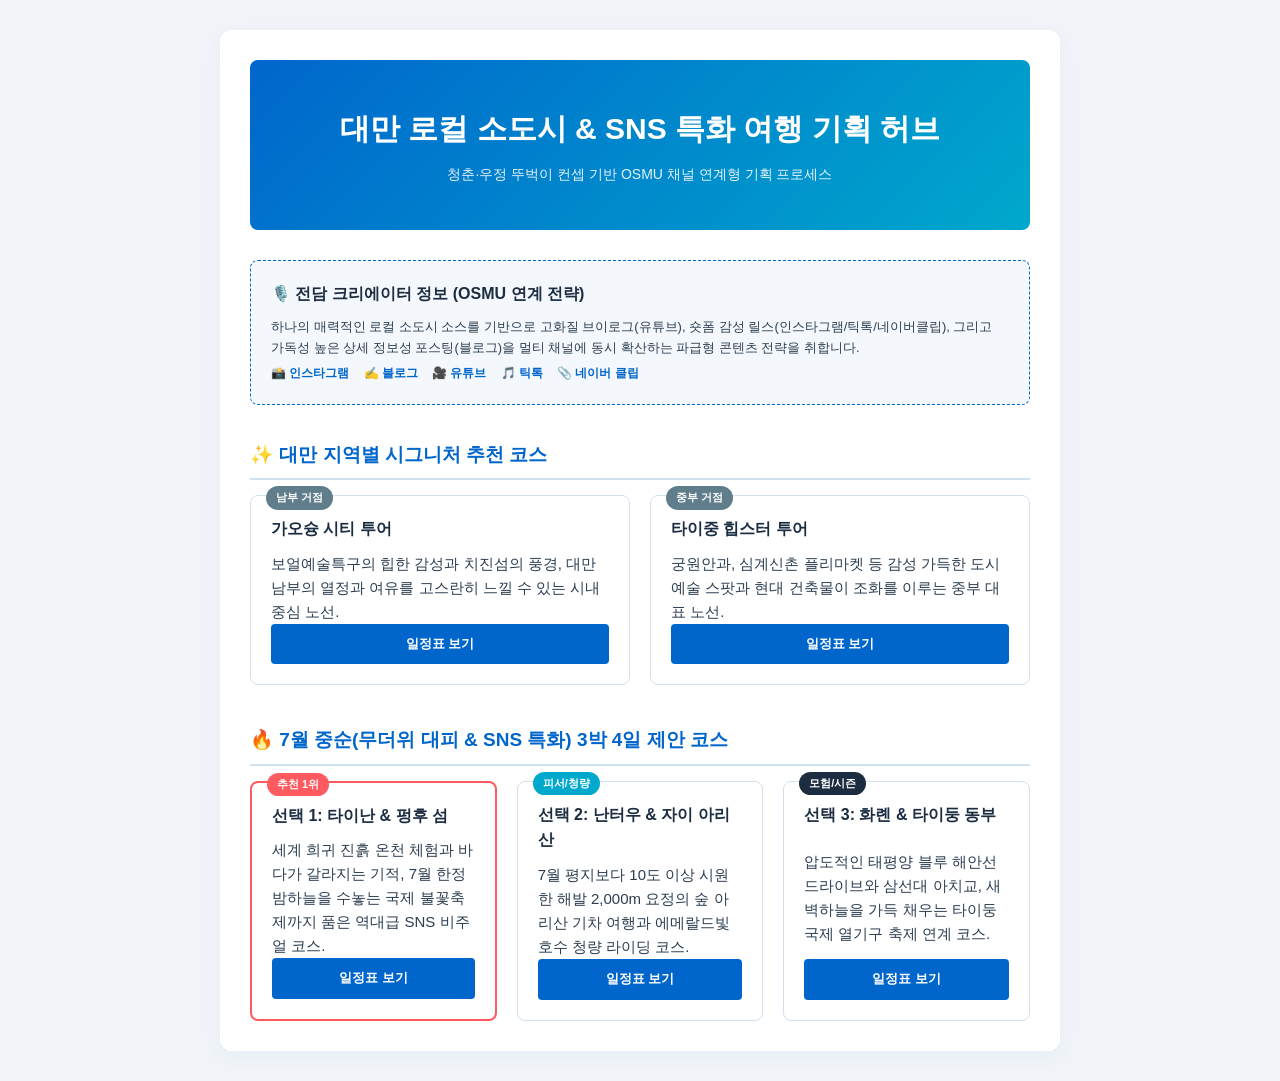
==== commit 374c6d17: "최초 기획안 플로우에 맞춘 수정과 pdf 다운로드 기능 추가" ====
--- a/index.html
+++ b/index.html
@@ -3,15 +3,29 @@
 <head>
     <meta charset="UTF-8">
     <meta name="viewport" content="width=device-width, initial-scale=1.0">
-    <title>대만 맞춤형 투어 계획 프로세스</title>
+    <title>대만 로컬 소도시 & SNS 특화 여행 기획 허브</title>
     <link rel="stylesheet" href="common.css">
 </head>
 <body>
 <div class="container">
     <header class="main-header">
-        <h1>대만 맞춤형 투어 계획 프로세스</h1>
-        <p>시즌별 기후, 동선 특성 및 SNS 테마에 따른 최적의 대안 선택</p>
+        <h1>대만 로컬 소도시 & SNS 특화 여행 기획 허브</h1>
+        <p>청춘·우정 뚜벅이 컨셉 기반 OSMU 채널 연계형 기획 프로세스</p>
     </header>
+
+    <div class="creator-profile-box">
+        <h3>🎙️ 전담 크리에이터 정보 (OSMU 연계 전략)</h3>
+        <p style="font-size: 13px; color: var(--text-dark);">
+            하나의 매력적인 로컬 소도시 소스를 기반으로 고화질 브이로그(유튜브), 숏폼 감성 릴스(인스타그램/틱톡/네이버클립), 그리고 가독성 높은 상세 정보성 포스팅(블로그)을 멀티 채널에 동시 확산하는 파급형 콘텐츠 전략을 취합니다.
+        </p>
+        <div class="creator-links">
+            <a href="https://www.instagram.com/mozzi_orzl_" target="_blank">📸 인스타그램</a>
+            <a href="https://blog.naver.com/km12230" target="_blank">✍️ 블로그</a>
+            <a href="https://www.youtube.com/@go_orzl_" target="_blank">🎥 유튜브</a>
+            <a href="https://lite.tiktok.com/t/ZS9jRcqGAyYgx-SgkzB/" target="_blank">🎵 틱톡</a>
+            <a href="https://clip.naver.com/@mozzi_orzl_" target="_blank">📎 네이버 클립</a>
+        </div>
+    </div>
 
     <!-- 섹션 1: 기존 시그니처 코스 -->
     <section class="menu-section">
--- a/common.css
+++ b/common.css
@@ -8,9 +8,9 @@
     --primary-hover: #004C99;
     --secondary-color: #FF5A5F;     /* SNS 포인트 라즈베리 핑크 */
     --dark-color: #1C2D42;          /* 심해 / 모험 딥 네이비 */
-    --bg-light: #F0F4F8;            /* 연한 푸른빛이 도는 쾌적한 배경 회색 */
-    --text-dark: #2C3E50;           /* 시인성 높은 다크 블루그레이 본문 */
-    --text-muted: #607D8B;          /* 미디움 블루그레이 서브 텍스트 */
+    --bg-light: #F0F4F8;            /* 연한 푸른빛이 도는 배경 */
+    --text-dark: #2C3E50;           /* 블루그레이 본문 */
+    --text-muted: #607D8B;          /* 서브 텍스트 */
     --border-color: #D1E1F0;        /* 은은한 블루 테두리 */
     --card-bg: #FFFFFF;
 }
@@ -42,12 +42,6 @@
     box-shadow: 0 6px 20px rgba(0, 102, 204, 0.04);
 }
 
-/* 타이틀 및 헤더 구조 */
-h1, h2, h3, h4 {
-    font-weight: 700;
-    color: #1A252F;
-}
-
 .main-header, .sub-header {
     text-align: center;
     padding: 45px 20px;
@@ -60,14 +54,14 @@
     background: linear-gradient(135deg, var(--primary-color), #00A8CC);
 }
 
-/* 테마별 서브 헤더 배경색 변주 */
-.sub-header.kaohsiung-theme { background: linear-gradient(135deg, #0052D4, #4364F7, #6FB1FC); }
-.sub-header.taichung-theme { background: linear-gradient(135deg, #1FA2FF, #12D8FA, #A6FFCB); color: #1A252F; }
+/* 테마별 서브 헤더 배경색 */
+.sub-header.kaohsiung-theme { background: linear-gradient(135deg, #0052D4, #4364F7); }
+.sub-header.taichung-theme { background: linear-gradient(135deg, #1FA2FF, #12D8FA); color: #1A252F; }
 .sub-header.option1-theme { background: linear-gradient(135deg, #0066CC, var(--dark-color)); }
 .sub-header.option2-theme { background: linear-gradient(135deg, #0B4F6C, #01BAEF); }
 .sub-header.option3-theme { background: linear-gradient(135deg, #00223E, #1D976C); }
 
-.sub-header.taichung-theme p { color: #2C3E50; }
+.sub-header.taichung-theme p, .sub-header.taichung-theme .meta-info { color: #2C3E50 !important; background: rgba(0,0,0,0.05) !important; }
 
 .main-header p, .sub-header p {
     margin-top: 10px;
@@ -86,7 +80,7 @@
 }
 
 h2 {
-    font-size: 20px;
+    font-size: 19px;
     color: var(--primary-color);
     border-bottom: 2px solid var(--border-color);
     padding-bottom: 8px;
@@ -96,15 +90,46 @@
 h3 {
     font-size: 16px;
     margin-bottom: 10px;
-}
-
-/* ==========================================================================
-   3. 레이아웃 및 컴포넌트 (Cards & Grid)
-   ========================================================================== */
-.menu-section {
-    margin-bottom: 20px;
-}
-
+    color: var(--dark-color);
+}
+
+/* 크리에이터 프로필 컴포넌트 */
+.creator-profile-box {
+    background: #F4F8FC;
+    border: 1px dashed var(--primary-color);
+    border-radius: 8px;
+    padding: 20px;
+    margin-bottom: 30px;
+}
+.creator-links a {
+    display: inline-block;
+    margin-right: 10px;
+    margin-top: 5px;
+    font-size: 12px;
+    color: var(--primary-color);
+    text-decoration: none;
+    font-weight: bold;
+}
+.creator-links a:hover { text-decoration: underline; }
+
+/* 가상 이미지 박스 스타일 */
+.image-placeholder-box {
+    width: 100%;
+    height: 180px;
+    background-color: #E6EEF5;
+    border: 1px solid var(--border-color);
+    border-radius: 6px;
+    display: flex;
+    align-items: center;
+    justify-content: center;
+    text-align: center;
+    color: var(--text-muted);
+    font-size: 13px;
+    margin: 10px 0 15px 0;
+    padding: 15px;
+}
+
+/* 레이아웃 카드 및 그리드 */
 .card-grid {
     display: grid;
     grid-template-columns: repeat(auto-fit, minmax(240px, 1fr));
@@ -129,164 +154,72 @@
     box-shadow: 0 8px 16px rgba(0, 102, 204, 0.08);
 }
 
-.card.border-highlight {
-    border: 2px solid var(--secondary-color);
-}
-
-/* 카드 태그 클래스 */
+.card.border-highlight { border: 2px solid var(--secondary-color); }
+
 .card-tag {
-    position: absolute;
-    top: -10px;
-    left: 15px;
-    font-size: 11px;
-    font-weight: bold;
-    color: #FFFFFF;
-    padding: 3px 10px;
-    border-radius: 20px;
+    position: absolute; top: -10px; left: 15px;
+    font-size: 11px; font-weight: bold; color: #FFFFFF;
+    padding: 3px 10px; border-radius: 20px;
 }
 .tag-normal { background-color: var(--text-muted); }
 .tag-primary { background-color: var(--secondary-color); }
 .tag-secondary { background-color: #00A8CC; }
 .tag-dark { background-color: var(--dark-color); }
 
-.card h3 {
-    margin-top: 5px;
-    font-size: 17px;
-}
-
-.card p {
-    font-size: 13px;
-    color: var(--text-muted);
-    margin-bottom: 15px;
-    flex-grow: 1;
-}
-
-/* 버튼 스타일 공통 */
 .btn {
-    display: inline-block;
-    padding: 10px 20px;
-    background-color: var(--primary-color);
-    color: #FFFFFF;
-    text-align: center;
-    text-decoration: none;
-    font-size: 13px;
-    font-weight: bold;
-    border-radius: 4px;
-    transition: background-color 0.2s;
-}
-
-.btn:hover {
-    background-color: var(--primary-hover);
-}
-
-.btn-block {
-    display: block;
-    width: 100%;
-}
-
-/* ==========================================================================
-   4. 상세 일정 콘텐츠 전용 스타일 (Timeline & Tables)
-   ========================================================================== */
+    display: inline-block; padding: 10px 20px;
+    background-color: var(--primary-color); color: #FFFFFF;
+    text-align: center; text-decoration: none;
+    font-size: 13px; font-weight: bold; border-radius: 4px;
+    border: none; cursor: pointer; transition: background-color 0.2s;
+}
+.btn:hover { background-color: var(--primary-hover); }
+.btn-block { display: block; width: 100%; }
+.btn-pdf { background-color: #27AE60; margin-bottom: 20px; }
+.btn-pdf:hover { background-color: #219653; }
+
 .summary-box {
-    background: #EBF3FC;
-    padding: 15px 20px;
-    border-radius: 6px;
-    margin-bottom: 25px;
-    font-size: 14px;
+    background: #EBF3FC; padding: 15px 20px;
+    border-radius: 6px; margin-bottom: 25px; font-size: 14px;
     border-left: 4px solid var(--primary-color);
 }
 
 .alert-box {
-    background-color: #FFF5F5;
-    border-left: 4px solid var(--secondary-color);
-    padding: 15px 20px;
-    margin-bottom: 25px;
-    border-radius: 0 6px 6px 0;
-    font-size: 13px;
-    color: #C13538;
-}
-
+    background-color: #FFF5F5; border-left: 4px solid var(--secondary-color);
+    padding: 15px 20px; margin-bottom: 25px;
+    border-radius: 0 6px 6px 0; font-size: 13px; color: #C13538;
+}
+
+/* 타임라인 및 정보 테이블 */
 .timeline-table {
-    width: 100%;
-    border-collapse: collapse;
-    margin-bottom: 35px;
-    font-size: 14px;
-}
-
+    width: 100%; border-collapse: collapse;
+    margin-bottom: 35px; font-size: 14px;
+}
 .timeline-table th, .timeline-table td {
-    border: 1px solid var(--border-color);
-    padding: 12px;
-    text-align: left;
-    vertical-align: middle;
-}
-
-.timeline-table th {
-    background-color: #F4F8FB;
-    font-weight: 600;
-    color: #2C3E50;
-}
-
-.date-cell {
-    background-color: #F9FBFC;
-    font-weight: bold;
-    text-align: center !important;
-    color: #1A252F;
-}
-
-.time-cell {
-    font-weight: bold;
-    color: var(--primary-color);
-    white-space: nowrap;
-}
-
-/* SNS 포인트 배지 */
+    border: 1px solid var(--border-color); padding: 12px;
+    text-align: left; vertical-align: middle;
+}
+.timeline-table th { background-color: #F4F8FB; font-weight: 600; color: #2C3E50; }
+.date-cell { background-color: #F9FBFC; font-weight: bold; text-align: center !important; color: #1A252F; }
+.time-cell { font-weight: bold; color: var(--primary-color); white-space: nowrap; }
+
 .badge-sns {
-    display: inline-block;
-    background-color: var(--secondary-color);
-    color: #FFFFFF;
-    padding: 2px 8px;
-    border-radius: 4px;
-    font-size: 11px;
-    font-weight: bold;
-    margin-right: 6px;
-}
-
-/* ==========================================================================
-   5. 유틸리티 인터페이스 (Floating UI & Responsive & Print)
-   ========================================================================== */
+    display: inline-block; background-color: var(--secondary-color); color: #FFFFFF;
+    padding: 2px 8px; border-radius: 4px; font-size: 11px; font-weight: bold; margin-right: 6px;
+}
+
 .floating-home {
-    position: fixed;
-    bottom: 25px;
-    right: 25px;
-    background-color: var(--primary-color);
-    color: #FFFFFF;
-    width: 50px;
-    height: 50px;
-    border-radius: 50%;
-    text-align: center;
-    line-height: 50px;
-    text-decoration: none;
-    font-weight: bold;
-    box-shadow: 0 4px 14px rgba(0, 102, 204, 0.3);
-    transition: transform 0.2s, background-color 0.2s;
+    position: fixed; bottom: 25px; right: 25px;
+    background-color: var(--primary-color); color: #FFFFFF;
+    width: 50px; height: 50px; border-radius: 50%;
+    text-align: center; line-height: 50px; text-decoration: none;
+    font-weight: bold; box-shadow: 0 4px 14px rgba(0, 102, 204, 0.3);
     z-index: 1000;
-}
-
-.floating-home:hover {
-    transform: scale(1.1);
-    background-color: var(--primary-hover);
-}
-
-@media (max-width: 768px) {
-    .container { margin: 10px; padding: 15px; }
-    .timeline-table { font-size: 13px; }
-    .timeline-table th, .timeline-table td { padding: 8px; }
-    .floating-home { bottom: 15px; right: 15px; width: 44px; height: 44px; line-height: 44px; font-size: 12px; }
 }
 
 @media print {
     body { background: #FFFFFF; }
     .container { box-shadow: none; padding: 0; margin: 0; max-width: 100%; }
     .page-break { page-break-before: always; }
-    .floating-home, .btn { display: none !important; }
+    .floating-home, .btn, .btn-pdf { display: none !important; }
 }
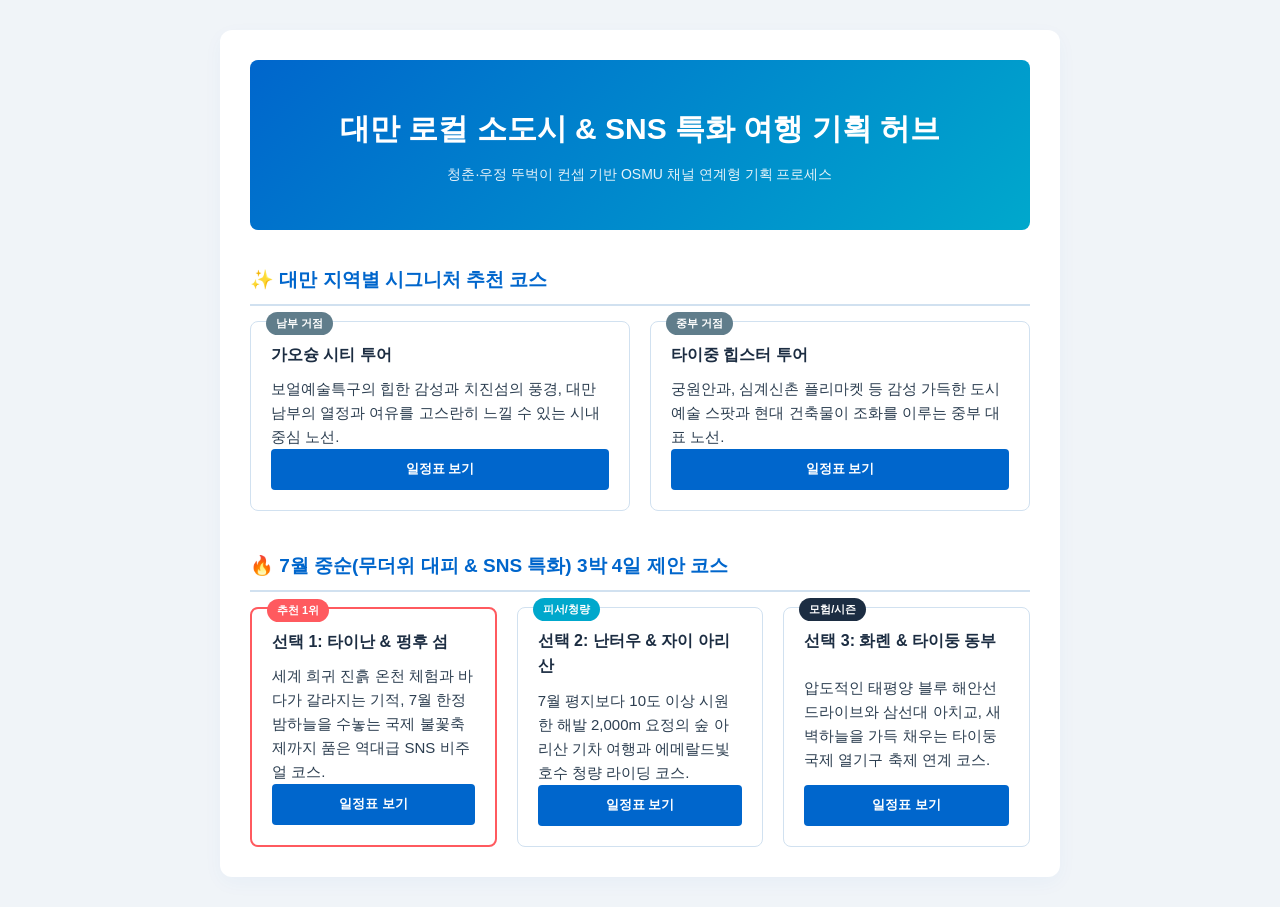
==== commit f77a8d4c: "크리에이터 프로필&채널 연계 배치 변경 및 이미지영역 수정" ====
--- a/index.html
+++ b/index.html
@@ -5,6 +5,7 @@
     <meta name="viewport" content="width=device-width, initial-scale=1.0">
     <title>대만 로컬 소도시 & SNS 특화 여행 기획 허브</title>
     <link rel="stylesheet" href="common.css">
+    <link rel="stylesheet" href="https://cdnjs.cloudflare.com/ajax/libs/font-awesome/6.4.0/css/all.min.css">
 </head>
 <body>
 <div class="container">
@@ -12,20 +13,6 @@
         <h1>대만 로컬 소도시 & SNS 특화 여행 기획 허브</h1>
         <p>청춘·우정 뚜벅이 컨셉 기반 OSMU 채널 연계형 기획 프로세스</p>
     </header>
-
-    <div class="creator-profile-box">
-        <h3>🎙️ 전담 크리에이터 정보 (OSMU 연계 전략)</h3>
-        <p style="font-size: 13px; color: var(--text-dark);">
-            하나의 매력적인 로컬 소도시 소스를 기반으로 고화질 브이로그(유튜브), 숏폼 감성 릴스(인스타그램/틱톡/네이버클립), 그리고 가독성 높은 상세 정보성 포스팅(블로그)을 멀티 채널에 동시 확산하는 파급형 콘텐츠 전략을 취합니다.
-        </p>
-        <div class="creator-links">
-            <a href="https://www.instagram.com/mozzi_orzl_" target="_blank">📸 인스타그램</a>
-            <a href="https://blog.naver.com/km12230" target="_blank">✍️ 블로그</a>
-            <a href="https://www.youtube.com/@go_orzl_" target="_blank">🎥 유튜브</a>
-            <a href="https://lite.tiktok.com/t/ZS9jRcqGAyYgx-SgkzB/" target="_blank">🎵 틱톡</a>
-            <a href="https://clip.naver.com/@mozzi_orzl_" target="_blank">📎 네이버 클립</a>
-        </div>
-    </div>
 
     <!-- 섹션 1: 기존 시그니처 코스 -->
     <section class="menu-section">
--- a/common.css
+++ b/common.css
@@ -54,7 +54,7 @@
     background: linear-gradient(135deg, var(--primary-color), #00A8CC);
 }
 
-/* 테마별 서브 헤더 배경색 */
+/* 테마별 서브 헤더 배경색 변주 */
 .sub-header.kaohsiung-theme { background: linear-gradient(135deg, #0052D4, #4364F7); }
 .sub-header.taichung-theme { background: linear-gradient(135deg, #1FA2FF, #12D8FA); color: #1A252F; }
 .sub-header.option1-theme { background: linear-gradient(135deg, #0066CC, var(--dark-color)); }
@@ -93,43 +93,33 @@
     color: var(--dark-color);
 }
 
-/* 크리에이터 프로필 컴포넌트 */
-.creator-profile-box {
-    background: #F4F8FC;
-    border: 1px dashed var(--primary-color);
+/* ==========================================================================
+   3. 고화질 이미지 컴포넌트
+   ========================================================================== */
+.tour-img-box {
+    width: 100%;
+    height: 320px;
+    margin: 15px 0 20px 0;
     border-radius: 8px;
-    padding: 20px;
-    margin-bottom: 30px;
-}
-.creator-links a {
-    display: inline-block;
-    margin-right: 10px;
-    margin-top: 5px;
-    font-size: 12px;
-    color: var(--primary-color);
-    text-decoration: none;
-    font-weight: bold;
-}
-.creator-links a:hover { text-decoration: underline; }
-
-/* 가상 이미지 박스 스타일 */
-.image-placeholder-box {
+    overflow: hidden;
+    box-shadow: 0 4px 10px rgba(0,0,0,0.08);
+    border: 1px solid var(--border-color);
+}
+
+.tour-img-box img {
     width: 100%;
-    height: 180px;
-    background-color: #E6EEF5;
-    border: 1px solid var(--border-color);
-    border-radius: 6px;
-    display: flex;
-    align-items: center;
-    justify-content: center;
-    text-align: center;
-    color: var(--text-muted);
-    font-size: 13px;
-    margin: 10px 0 15px 0;
-    padding: 15px;
-}
-
-/* 레이아웃 카드 및 그리드 */
+    height: 100%;
+    object-fit: cover;
+    transition: transform 0.3s ease;
+}
+
+.tour-img-box:hover img {
+    transform: scale(1.02);
+}
+
+/* ==========================================================================
+   4. 레이아웃 카드 및 그리드
+   ========================================================================== */
 .card-grid {
     display: grid;
     grid-template-columns: repeat(auto-fit, minmax(240px, 1fr));
@@ -190,7 +180,9 @@
     border-radius: 0 6px 6px 0; font-size: 13px; color: #C13538;
 }
 
-/* 타임라인 및 정보 테이블 */
+/* ==========================================================================
+   5. 타임라인 테이블 스타일
+   ========================================================================== */
 .timeline-table {
     width: 100%; border-collapse: collapse;
     margin-bottom: 35px; font-size: 14px;
@@ -206,6 +198,117 @@
 .badge-sns {
     display: inline-block; background-color: var(--secondary-color); color: #FFFFFF;
     padding: 2px 8px; border-radius: 4px; font-size: 11px; font-weight: bold; margin-right: 6px;
+}
+
+/* ==========================================================================
+   6. 1소스 멀티유즈 슬라이드/채널 융합 스타일 (신규 슬라이드 컨셉 규격 변형)
+   ========================================================================== */
+.slide-container {
+    border: 1px solid var(--border-color);
+    border-radius: 8px;
+    background: #FFFFFF;
+    margin: 40px 0 20px 0;
+    overflow: hidden;
+    box-shadow: 0 4px 12px rgba(0,0,0,0.03);
+}
+
+.slide-header {
+    background: #F4F8FB;
+    padding: 15px 20px;
+    display: flex;
+    justify-content: space-between;
+    align-items: center;
+    border-bottom: 1px solid var(--border-color);
+}
+
+.slide-header h2 {
+    margin: 0;
+    padding: 0;
+    border: none;
+    font-size: 16px;
+    color: var(--dark-color);
+}
+
+.slide-header h2 span {
+    color: var(--primary-color);
+    margin-right: 5px;
+}
+
+.slide-tag {
+    background: var(--primary-color);
+    color: white;
+    font-size: 11px;
+    font-weight: bold;
+    padding: 3px 8px;
+    border-radius: 4px;
+    letter-spacing: 1px;
+}
+
+.slide-content {
+    padding: 25px 20px;
+}
+
+.channels-container {
+    display: grid;
+    grid-template-columns: repeat(auto-fit, minmax(130px, 1fr));
+    gap: 12px;
+    margin-top: 15px;
+}
+
+.channel-tile {
+    display: flex;
+    flex-direction: column;
+    align-items: center;
+    justify-content: center;
+    padding: 15px 10px;
+    background: #F8FAFC;
+    border: 1px solid var(--border-color);
+    border-radius: 6px;
+    text-decoration: none;
+    text-align: center;
+    transition: all 0.2s ease;
+}
+
+.channel-tile i {
+    font-size: 24px;
+    margin-bottom: 8px;
+}
+
+.channel-tile span {
+    font-size: 13px;
+    font-weight: 700;
+    color: var(--text-dark);
+    margin-bottom: 2px;
+}
+
+.channel-tile p {
+    font-size: 11px;
+    color: var(--text-muted);
+    margin: 0;
+}
+
+/* 브랜드 고유 컬러 가벼운 매칭 */
+.channel-tile.instagram i { color: #E1306C; }
+.channel-tile.blog i { color: #2DB400; }
+.channel-tile.youtube i { color: #FF0000; }
+.channel-tile.tiktok i { color: #000000; }
+.channel-tile.clip i { color: #1EC800; }
+
+.channel-tile:hover {
+    transform: translateY(-2px);
+    background: #EBF3FC;
+    border-color: var(--primary-color);
+}
+
+.slide-footer {
+    background: #F8FAFC;
+    padding: 10px 20px;
+    display: flex;
+    justify-content: space-between;
+    font-size: 11px;
+    color: var(--text-muted);
+    letter-spacing: 0.5px;
+    border-top: 1px solid var(--border-color);
 }
 
 .floating-home {
